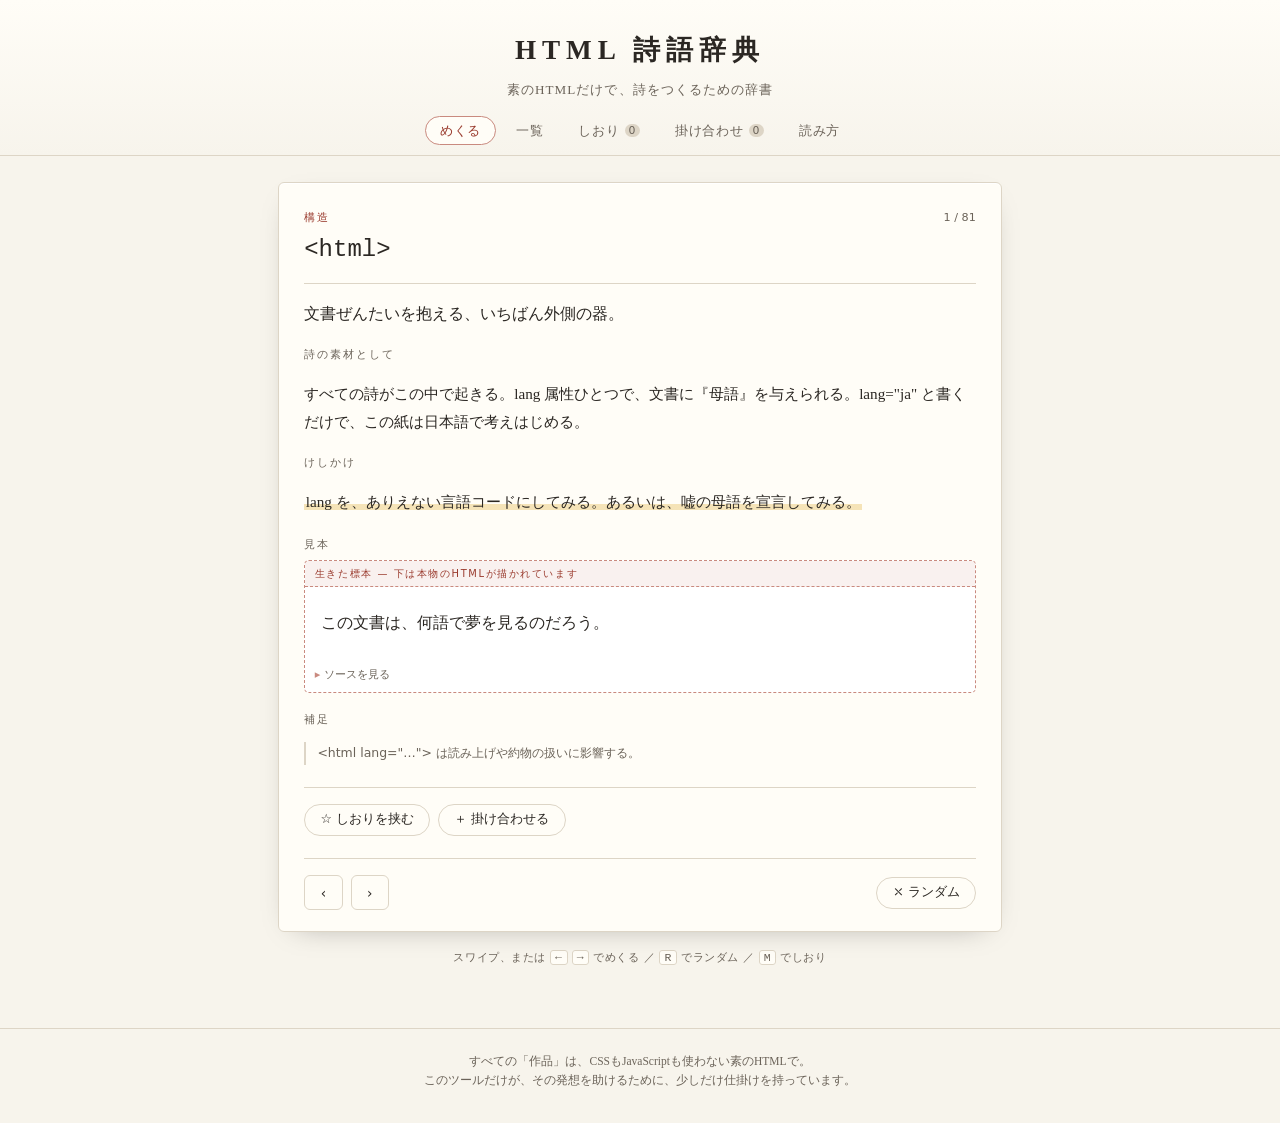
==== index.html @ b7208ee8 "HTML 詩語辞典: 素のHTMLで詩をつくるための辞書ビューアを作成 HTML5 のタグと機能を「詩の素材」として閲覧・発想するツール。 単なる一覧ではなく、めくり・しおり・掛け合わせる仕掛けを持つ" ====
<!DOCTYPE html>
<html lang="ja">
<head>
  <meta charset="UTF-8">
  <meta name="viewport" content="width=device-width, initial-scale=1.0">
  <title>HTML 詩語辞典 — 素のHTMLで詩をつくるための辞書</title>
  <meta name="description" content="HTML5 のタグと機能を、詩の素材として閲覧・発想するためのビューア。めくる・しおる・掛け合わせる。">
  <link rel="stylesheet" href="style.css">
</head>
<body>
  <header class="topbar">
    <h1 class="logo">HTML&nbsp;詩語辞典</h1>
    <p class="tagline">素のHTMLだけで、詩をつくるための辞書</p>
    <nav class="modes" id="modes">
      <button data-mode="card"    class="mode-btn is-active">めくる</button>
      <button data-mode="gallery" class="mode-btn">一覧</button>
      <button data-mode="marked"  class="mode-btn">しおり <span class="badge" id="markedCount">0</span></button>
      <button data-mode="combine" class="mode-btn">掛け合わせ <span class="badge" id="combineCount">0</span></button>
      <button data-mode="about"   class="mode-btn">読み方</button>
    </nav>
  </header>

  <main id="stage" class="stage"><!-- 各モードがここに描かれる --></main>

  <footer class="footnote">
    <p>すべての「作品」は、CSSもJavaScriptも使わない素のHTMLで。<br>
    このツールだけが、その発想を助けるために、少しだけ仕掛けを持っています。</p>
  </footer>

  <script src="data.js"></script>
  <script src="app.js"></script>
</body>
</html>
---- style.css ----
/* style.css — 紙のように静かな辞書のための装い
   ※ このスタイルは「ツール」のためのもの。
     ここで作る「作品」は、CSSもJSも使わない素のHTMLで。 */

:root {
  --paper: #f7f4ec;
  --paper-2: #fffdf7;
  --ink: #2b2723;
  --ink-soft: #6b6359;
  --line: #ddd5c6;
  --accent: #9a3b2e;     /* 朱 */
  --accent-soft: #c98a7f;
  --mark: #e9c46a;
  --demo-bg: #ffffff;
  --serif: "Hiragino Mincho ProN", "Yu Mincho", "YuMincho", "Noto Serif JP", "Songti SC", serif;
  --sans: "Hiragino Sans", "Yu Gothic", "Noto Sans JP", system-ui, sans-serif;
  --mono: "SFMono-Regular", "Consolas", "Menlo", monospace;
}

* { box-sizing: border-box; }

html, body { margin: 0; padding: 0; }

body {
  background: var(--paper);
  color: var(--ink);
  font-family: var(--serif);
  line-height: 1.8;
  -webkit-font-smoothing: antialiased;
  text-rendering: optimizeLegibility;
  min-height: 100vh;
  display: flex;
  flex-direction: column;
}

/* ── 上部 ───────────────────────────── */
.topbar {
  text-align: center;
  padding: 1.6rem 1rem 0.6rem;
  border-bottom: 1px solid var(--line);
  background: linear-gradient(var(--paper-2), var(--paper));
  position: sticky;
  top: 0;
  z-index: 10;
}
.logo {
  font-size: 1.7rem;
  letter-spacing: 0.22em;
  margin: 0;
  font-weight: 600;
}
.tagline {
  margin: 0.2rem 0 0.9rem;
  color: var(--ink-soft);
  font-size: 0.82rem;
  letter-spacing: 0.08em;
}
.modes {
  display: flex;
  flex-wrap: wrap;
  justify-content: center;
  gap: 0.35rem;
}
.mode-btn {
  font-family: var(--sans);
  font-size: 0.82rem;
  letter-spacing: 0.06em;
  color: var(--ink-soft);
  background: transparent;
  border: 1px solid transparent;
  border-radius: 999px;
  padding: 0.3rem 0.85rem;
  cursor: pointer;
  transition: all 0.18s;
}
.mode-btn:hover { color: var(--ink); background: rgba(0,0,0,0.03); }
.mode-btn.is-active {
  color: var(--accent);
  border-color: var(--accent-soft);
  background: var(--paper-2);
}
.badge {
  display: inline-block;
  min-width: 1.3em;
  font-family: var(--sans);
  font-size: 0.68rem;
  background: var(--accent);
  color: #fff;
  border-radius: 999px;
  padding: 0 0.35em;
  vertical-align: 1px;
}
.badge:empty, .badge[data-zero="1"] { background: var(--line); color: var(--ink-soft); }

/* ── 舞台 ───────────────────────────── */
.stage {
  flex: 1;
  width: 100%;
  max-width: 760px;
  margin: 0 auto;
  padding: 1.6rem 1.1rem 3rem;
}

.footnote {
  text-align: center;
  color: var(--ink-soft);
  font-size: 0.72rem;
  line-height: 1.7;
  padding: 1.4rem 1rem 2rem;
  border-top: 1px solid var(--line);
}
.footnote p { margin: 0; }

/* ── カード（めくる）───────────────────── */
.card {
  background: var(--paper-2);
  border: 1px solid var(--line);
  border-radius: 6px;
  box-shadow: 0 1px 0 #fff inset, 0 8px 30px -18px rgba(0,0,0,0.4);
  padding: 1.6rem 1.6rem 1.3rem;
  position: relative;
  animation: rise 0.4s ease both;
}
@keyframes rise { from { opacity: 0; transform: translateY(10px); } }

.card-head {
  display: flex;
  align-items: baseline;
  justify-content: space-between;
  gap: 0.6rem;
  border-bottom: 1px solid var(--line);
  padding-bottom: 0.7rem;
  margin-bottom: 1rem;
}
.card-cat {
  font-family: var(--sans);
  font-size: 0.7rem;
  letter-spacing: 0.14em;
  color: var(--accent);
  writing-mode: horizontal-tb;
}
.card-display {
  font-family: var(--mono);
  font-size: 1.5rem;
  color: var(--ink);
  word-break: break-all;
}
.card-index {
  font-family: var(--sans);
  font-size: 0.7rem;
  color: var(--ink-soft);
  white-space: nowrap;
}
.card-summary {
  font-size: 0.98rem;
  margin: 0 0 1.1rem;
}
.field { margin: 1.1rem 0; }
.field-label {
  font-family: var(--sans);
  font-size: 0.68rem;
  letter-spacing: 0.18em;
  color: var(--ink-soft);
  display: block;
  margin-bottom: 0.35rem;
}
.poetic { font-size: 0.95rem; }
.spark {
  font-size: 0.95rem;
  background: linear-gradient(transparent 62%, rgba(233,196,106,0.45) 62%);
  display: inline;
  padding: 0 0.1em;
}
.note {
  font-family: var(--sans);
  font-size: 0.78rem;
  color: var(--ink-soft);
  border-left: 2px solid var(--line);
  padding-left: 0.7rem;
}

/* 生きた標本 */
.demo-wrap {
  border: 1px dashed var(--accent-soft);
  border-radius: 5px;
  background: var(--demo-bg);
  margin-top: 0.4rem;
}
.demo-strip {
  font-family: var(--sans);
  font-size: 0.62rem;
  letter-spacing: 0.16em;
  color: var(--accent);
  background: rgba(201,138,127,0.12);
  padding: 0.2rem 0.6rem;
  border-bottom: 1px dashed var(--accent-soft);
}
.demo-live {
  padding: 1rem;
  font-family: var(--serif);
  color: var(--ink);
  line-height: 1.7;
  overflow-x: auto;
}
.demo-live p { margin: 0.4em 0; }
details.demo-src { margin-top: 0; }
details.demo-src > summary {
  font-family: var(--sans);
  font-size: 0.7rem;
  color: var(--ink-soft);
  cursor: pointer;
  padding: 0.4rem 0.6rem;
  list-style: none;
}
details.demo-src > summary::-webkit-details-marker { display: none; }
details.demo-src > summary::before { content: "▸ "; color: var(--accent-soft); }
details.demo-src[open] > summary::before { content: "▾ "; }
.demo-code {
  margin: 0;
  padding: 0.8rem 1rem;
  background: #2b2723;
  color: #f0e9da;
  font-family: var(--mono);
  font-size: 0.76rem;
  line-height: 1.55;
  white-space: pre-wrap;
  word-break: break-word;
  border-radius: 0 0 5px 5px;
  overflow-x: auto;
}

/* カードの操作 */
.card-actions {
  display: flex;
  flex-wrap: wrap;
  gap: 0.5rem;
  margin-top: 1.4rem;
  padding-top: 1rem;
  border-top: 1px solid var(--line);
  align-items: center;
}
.act {
  font-family: var(--sans);
  font-size: 0.8rem;
  border: 1px solid var(--line);
  background: var(--paper-2);
  color: var(--ink);
  border-radius: 999px;
  padding: 0.4rem 0.95rem;
  cursor: pointer;
  transition: all 0.16s;
}
.act:hover { border-color: var(--accent-soft); color: var(--accent); }
.act.is-on { background: var(--accent); color: #fff; border-color: var(--accent); }
.act-mark.is-on { background: var(--mark); color: var(--ink); border-color: #d9ab3c; }
.act-spacer { flex: 1; }
.act-nav {
  font-family: var(--sans);
  font-size: 0.85rem;
  border: 1px solid var(--line);
  background: var(--paper-2);
  color: var(--ink);
  border-radius: 6px;
  width: 2.4rem;
  height: 2.2rem;
  cursor: pointer;
}
.act-nav:hover { border-color: var(--accent-soft); color: var(--accent); }

.swipe-hint {
  text-align: center;
  font-family: var(--sans);
  font-size: 0.7rem;
  color: var(--ink-soft);
  margin-top: 1rem;
  letter-spacing: 0.05em;
}
.swipe-hint kbd {
  font-family: var(--mono);
  font-size: 0.72rem;
  background: var(--paper-2);
  border: 1px solid var(--line);
  border-radius: 3px;
  padding: 0 0.35em;
}

/* ── 一覧 ───────────────────────────── */
.gallery-controls {
  display: flex;
  flex-wrap: wrap;
  gap: 0.5rem;
  align-items: center;
  margin-bottom: 1.2rem;
}
.search {
  font-family: var(--sans);
  font-size: 0.85rem;
  flex: 1;
  min-width: 180px;
  border: 1px solid var(--line);
  border-radius: 999px;
  padding: 0.45rem 1rem;
  background: var(--paper-2);
  color: var(--ink);
}
.search:focus { outline: none; border-color: var(--accent-soft); }
.cat-filters { display: flex; flex-wrap: wrap; gap: 0.3rem; }
.cat-chip {
  font-family: var(--sans);
  font-size: 0.72rem;
  border: 1px solid var(--line);
  background: var(--paper-2);
  color: var(--ink-soft);
  border-radius: 999px;
  padding: 0.22rem 0.7rem;
  cursor: pointer;
}
.cat-chip.is-on { background: var(--accent); color: #fff; border-color: var(--accent); }

.grid {
  display: grid;
  grid-template-columns: repeat(auto-fill, minmax(150px, 1fr));
  gap: 0.7rem;
}
.tile {
  background: var(--paper-2);
  border: 1px solid var(--line);
  border-radius: 5px;
  padding: 0.8rem 0.9rem;
  cursor: pointer;
  position: relative;
  transition: all 0.16s;
  text-align: left;
  font-family: inherit;
  color: inherit;
}
.tile:hover { border-color: var(--accent-soft); transform: translateY(-2px); box-shadow: 0 6px 18px -12px rgba(0,0,0,0.5); }
.tile-display { font-family: var(--mono); font-size: 0.95rem; word-break: break-all; margin-bottom: 0.3rem; }
.tile-cat { font-family: var(--sans); font-size: 0.62rem; letter-spacing: 0.1em; color: var(--accent); }
.tile-marks { position: absolute; top: 0.45rem; right: 0.5rem; font-size: 0.8rem; letter-spacing: -2px; }
.empty-note {
  text-align: center;
  color: var(--ink-soft);
  font-size: 0.9rem;
  padding: 3rem 1rem;
  line-height: 2;
}

/* ── 掛け合わせ ─────────────────────── */
.combine-intro { margin-bottom: 1.4rem; }
.seed-box {
  background: var(--paper-2);
  border: 1px solid var(--line);
  border-radius: 6px;
  padding: 1.3rem 1.4rem;
  margin-bottom: 1.6rem;
}
.seed-tags { display: flex; flex-wrap: wrap; gap: 0.5rem; align-items: center; margin: 0.6rem 0; }
.seed-tag {
  font-family: var(--mono);
  font-size: 1.05rem;
  background: var(--paper);
  border: 1px solid var(--accent-soft);
  color: var(--accent);
  border-radius: 5px;
  padding: 0.25rem 0.7rem;
}
.seed-x { color: var(--ink-soft); font-family: var(--sans); }
.seed-strategy {
  font-size: 1.0rem;
  margin: 0.8rem 0 0.4rem;
  background: linear-gradient(transparent 62%, rgba(233,196,106,0.45) 62%);
  display: inline;
}
.seed-theme { font-family: var(--sans); font-size: 0.8rem; color: var(--ink-soft); margin-top: 0.6rem; }
.seed-theme b { color: var(--accent); font-size: 0.95rem; }
.btn-primary {
  font-family: var(--sans);
  font-size: 0.88rem;
  letter-spacing: 0.05em;
  background: var(--accent);
  color: #fff;
  border: none;
  border-radius: 999px;
  padding: 0.55rem 1.5rem;
  cursor: pointer;
  margin-top: 0.6rem;
}
.btn-primary:hover { background: #82301f; }

.combine-list { display: flex; flex-direction: column; gap: 0.6rem; margin-top: 0.8rem; }
.combine-item {
  display: flex;
  gap: 0.8rem;
  align-items: flex-start;
  background: var(--paper-2);
  border: 1px solid var(--line);
  border-radius: 5px;
  padding: 0.8rem 1rem;
}
.combine-item .ci-display { font-family: var(--mono); font-size: 1rem; color: var(--accent); white-space: nowrap; }
.combine-item .ci-body { flex: 1; }
.combine-item .ci-spark { font-size: 0.88rem; }
.combine-remove {
  font-family: var(--sans);
  background: transparent;
  border: none;
  color: var(--ink-soft);
  cursor: pointer;
  font-size: 1rem;
}
.combine-remove:hover { color: var(--accent); }
.provocation {
  background: #2b2723;
  color: #f0e9da;
  border-radius: 6px;
  padding: 1.3rem 1.5rem;
  margin-top: 1.4rem;
  line-height: 1.9;
}
.provocation .pv-label { font-family: var(--sans); font-size: 0.66rem; letter-spacing: 0.2em; color: var(--mark); display:block; margin-bottom: 0.6rem; }
.provocation .pv-text { font-size: 1.02rem; }

/* ── 読み方（about）──────────────────── */
.about h2 { font-size: 1.2rem; letter-spacing: 0.1em; border-bottom: 1px solid var(--line); padding-bottom: 0.4rem; }
.about p { font-size: 0.95rem; }
.about ul { font-size: 0.92rem; }
.about code { font-family: var(--mono); background: var(--paper-2); border: 1px solid var(--line); border-radius: 3px; padding: 0 0.3em; font-size: 0.85em; }
.about a { color: var(--accent); }
.about .examples { display: grid; grid-template-columns: repeat(auto-fill, minmax(200px,1fr)); gap: 0.7rem; margin-top: 0.6rem; }
.about .ex-card { display:block; background: var(--paper-2); border:1px solid var(--line); border-radius:5px; padding: 0.9rem 1rem; text-decoration: none; color: var(--ink); }
.about .ex-card:hover { border-color: var(--accent-soft); }
.about .ex-card b { color: var(--accent); font-family: var(--sans); font-size: 0.9rem; }
.about .ex-card span { display:block; font-size: 0.78rem; color: var(--ink-soft); margin-top: 0.2rem; }

@media (max-width: 560px) {
  .card { padding: 1.2rem 1.1rem 1rem; }
  .card-display { font-size: 1.2rem; }
  .stage { padding: 1.2rem 0.8rem 3rem; }
}
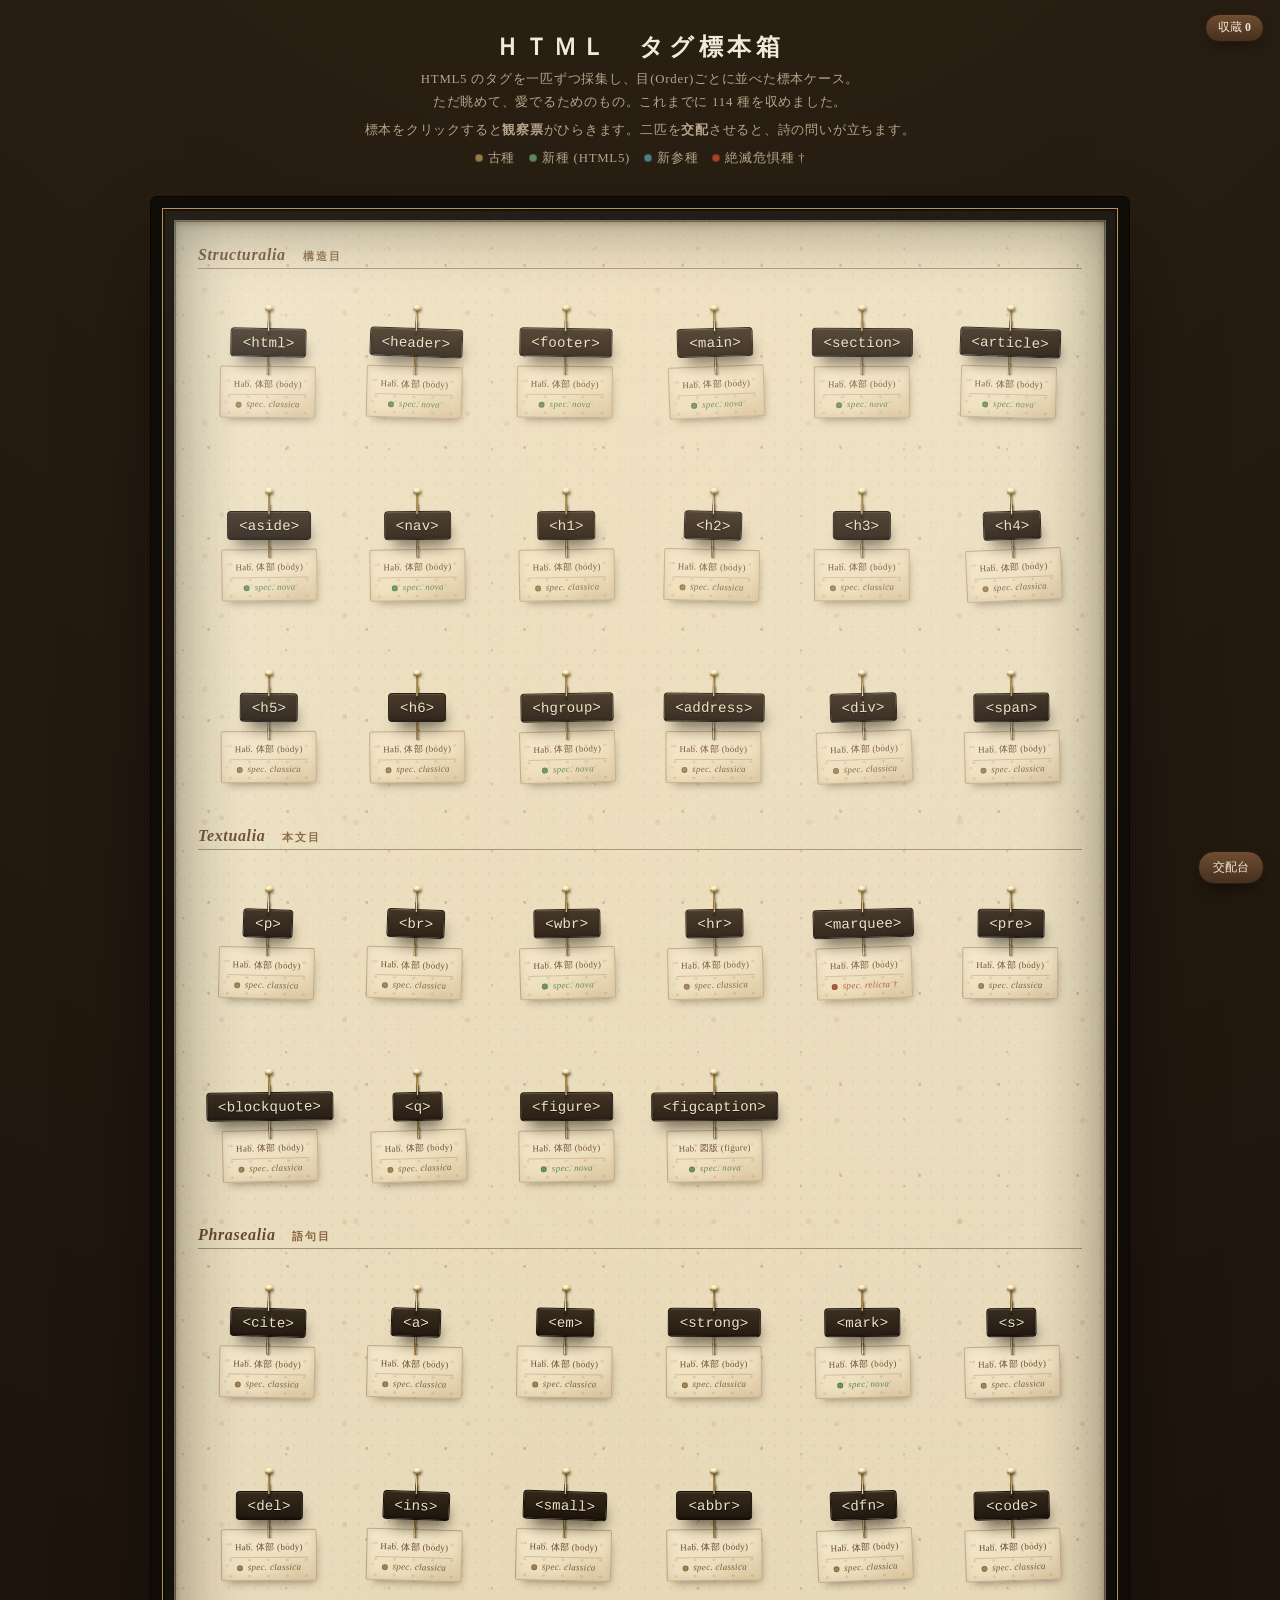
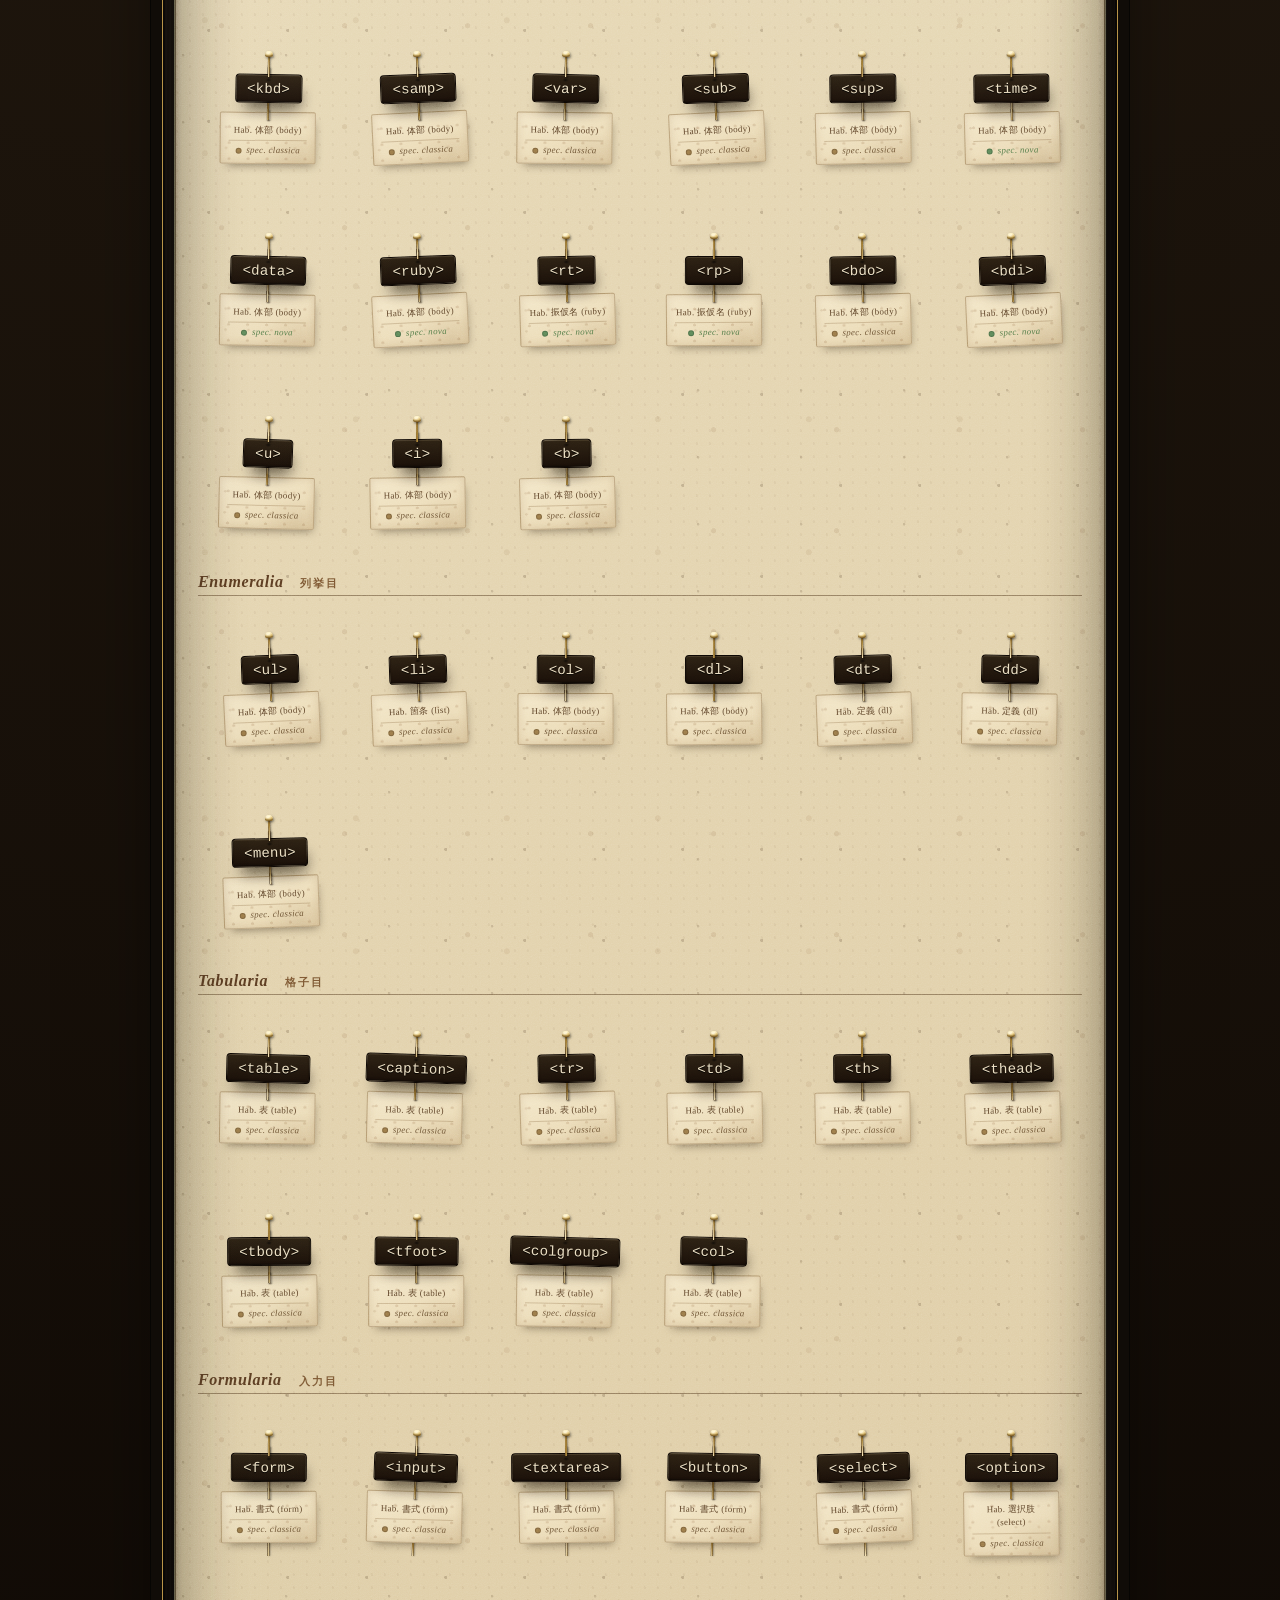
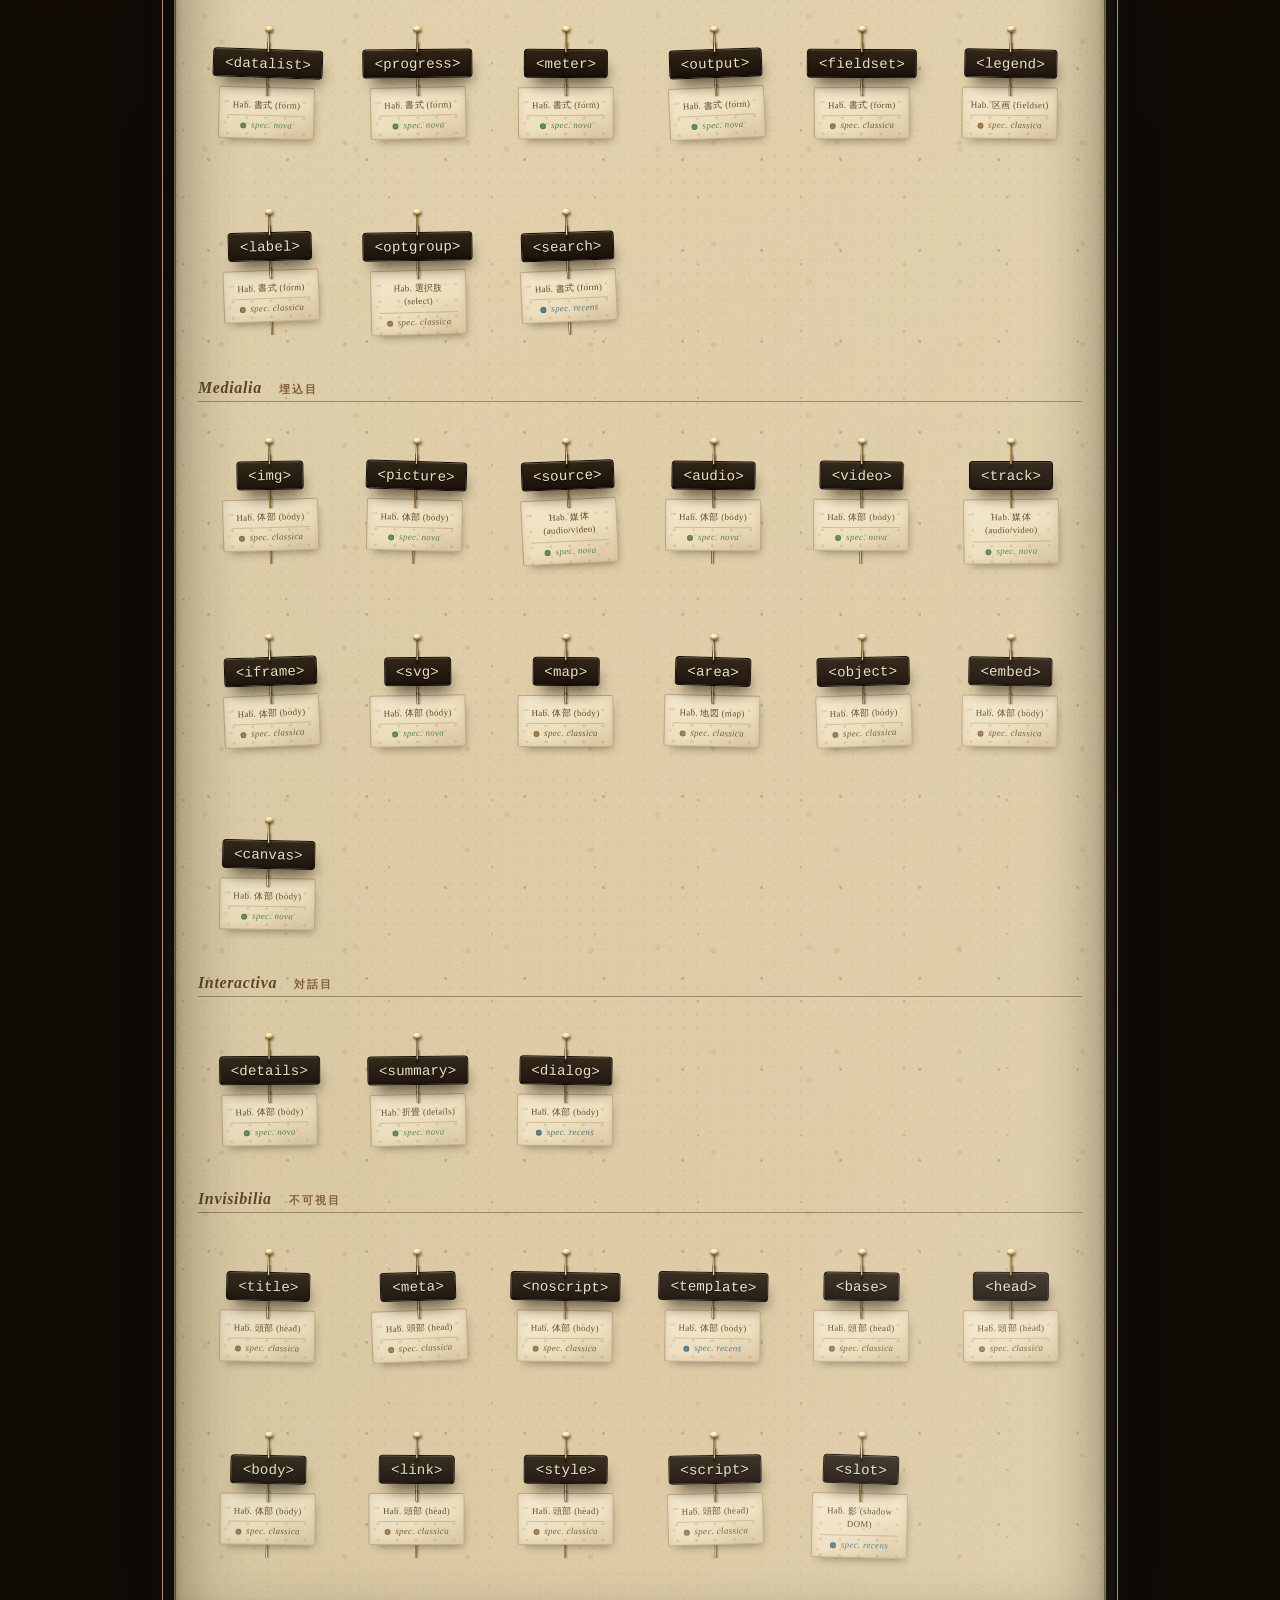
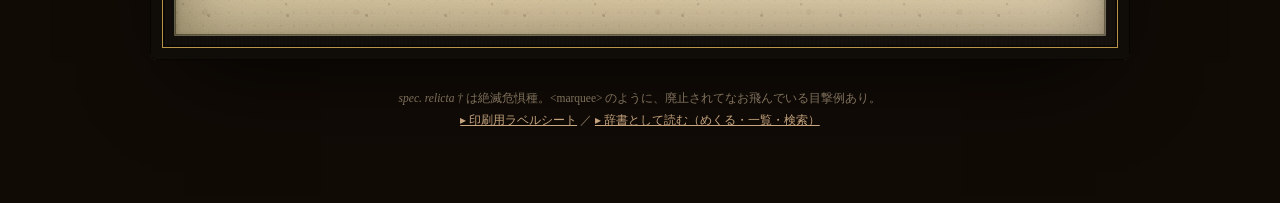
==== commit 297cb17e: "標本箱をサイトの表紙に昇格（旧SPAは辞書モードへ） 情報設計の整理（方針B）。これまで孤立した「別室」だったタグ標本箱を、 観察票・交配・収蔵まで備えた現在の到達点としてサイトの玄関にする。  - " ====
--- a/index.html
+++ b/index.html
@@ -1,33 +1,1880 @@
 <!DOCTYPE html>
 <html lang="ja">
 <head>
-  <meta charset="UTF-8">
-  <meta name="viewport" content="width=device-width, initial-scale=1.0">
-  <title>HTML 詩語辞典 — 素のHTMLで詩をつくるための辞書</title>
-  <meta name="description" content="HTML5 のタグと機能を、詩の素材として閲覧・発想するためのビューア。めくる・しおる・掛け合わせる。">
-  <link rel="stylesheet" href="style.css">
+<meta charset="UTF-8">
+<meta name="viewport" content="width=device-width, initial-scale=1.0">
+<title>HTMLタグ標本箱 — 眺めて、愛でる</title>
+<style>
+  * { box-sizing:border-box; }
+  body { margin:0; padding:28px 16px 60px; color:#eae3d5;
+    background:#160f08;
+    background-image:radial-gradient(circle at 50% -10%, #2c2114, #110b06 70%);
+    font-family:"Hiragino Mincho ProN","Yu Mincho","Noto Serif JP",serif; }
+  .head { text-align:center; margin:0 auto 26px; max-width:900px; }
+  .head h1 { font-size:1.5rem; letter-spacing:.2em; margin:.2rem 0; color:#f2ead9; }
+  .head p { font-size:.8rem; color:#b6a589; letter-spacing:.06em; line-height:1.8; margin:.3rem 0; }
+  .head a { color:#d9b48a; }
+
+  /* 黒檀の額縁: 漆黒の枠に細い金の見切り線（羊皮紙を映えさせる） */
+  .case { position:relative; max-width:980px; margin:0 auto; padding:24px;
+    border-radius:6px;
+    background:
+      linear-gradient(180deg, rgba(255,255,255,.04), transparent 16%, transparent 84%, rgba(0,0,0,.28)),
+      repeating-linear-gradient(90deg, rgba(255,255,255,.014) 0 1px, transparent 1px 4px),
+      linear-gradient(135deg,#1c1611,#0c0907 50%,#1c1611);
+    box-shadow:0 36px 90px -34px rgba(0,0,0,.85),
+      inset 0 0 0 1px rgba(0,0,0,.6),
+      inset 0 0 0 12px #100c08,
+      inset 0 0 0 13px rgba(203,164,80,.9),
+      inset 0 0 0 15px rgba(0,0,0,.45); }
+
+  /* ガラスの内側: 古びた羊皮紙の敷き紙（しみ・古いピン穴入り） */
+  .glass { position:relative; overflow:hidden; border-radius:2px;
+    padding:26px 24px 34px;
+    background:
+      radial-gradient(circle at 30% 40%, rgba(60,35,12,.20) 0 1.3px, transparent 1.8px) 11px 9px/79px 91px,
+      radial-gradient(circle at 70% 60%, rgba(60,35,12,.16) 0 1.1px, transparent 1.6px) 40px 55px/103px 67px,
+      radial-gradient(circle at 20% 75%, rgba(125,78,36,.12) 0 2.2px, transparent 3px) 23px 17px/123px 101px,
+      radial-gradient(circle at 80% 22%, rgba(125,78,36,.09) 0 2.6px, transparent 3.4px) 61px 41px/151px 133px,
+      radial-gradient(circle at 22% 28%, rgba(90,58,26,.06) 0 1.2px, transparent 1.4px) 0 0/13px 13px,
+      linear-gradient(160deg,#ece0c0,#d9c499);
+    box-shadow:inset 0 0 60px rgba(70,42,18,.30),
+      inset 0 0 0 2px rgba(48,30,13,.6), inset 0 3px 9px rgba(40,26,12,.45); }
+  /* ガラスの映り込み（前面のうすい光のすじ） */
+  .glass::before { content:""; position:absolute; inset:0; pointer-events:none; z-index:6;
+    background:linear-gradient(118deg,
+      rgba(255,255,255,.20) 0%, rgba(255,255,255,.05) 15%,
+      transparent 33%, transparent 67%,
+      rgba(255,255,255,.06) 85%, rgba(255,255,255,.17) 100%); }
+  /* ガラスの周辺減光・緑がかった縁・映り込みのムラ */
+  .glass::after { content:""; position:absolute; inset:0; pointer-events:none; z-index:7;
+    box-shadow:inset 0 0 70px rgba(16,26,16,.30), inset 0 0 0 1px rgba(170,205,180,.20);
+    background:
+      radial-gradient(120% 80% at 50% -12%, rgba(255,208,138,.15), transparent 55%),
+      radial-gradient(130% 70% at 82% 6%, rgba(255,255,255,.10), transparent 42%),
+      radial-gradient(80% 120% at -5% 110%, rgba(120,150,125,.09), transparent 55%); }
+  /* フィルムの粒状感: 全体に微細なノイズを乗せ「ベクター塗り」感を消す */
+  .grain { position:absolute; inset:0; pointer-events:none; z-index:8;
+    mix-blend-mode:overlay; opacity:.5;
+    background-image:url("data:image/svg+xml,%3Csvg xmlns='http://www.w3.org/2000/svg' width='160' height='160'%3E%3Cfilter id='n'%3E%3CfeTurbulence type='fractalNoise' baseFrequency='0.9' numOctaves='2' stitchTiles='stitch'/%3E%3CfeColorMatrix type='saturate' values='0'/%3E%3C/filter%3E%3Crect width='100%25' height='100%25' filter='url(%23n)' opacity='0.42'/%3E%3C/svg%3E"); }
+  .drawer { margin:0 0 26px; }
+  .drawer:last-child { margin-bottom:0; }
+  .order { display:flex; align-items:baseline; gap:.7em; margin:0 0 12px;
+    border-bottom:1px solid rgba(80,52,28,.5); padding-bottom:4px; }
+  .order .o-la { font-style:italic; font-size:1rem; color:#5b3c22; letter-spacing:.04em; }
+  .order .o-ja { font-size:.7rem; color:#7c5733; letter-spacing:.18em; }
+
+  .row { display:grid; grid-template-columns:repeat(auto-fill,minmax(124px,1fr));
+    gap:38px 14px; padding:8px 4px 2px; }
+
+  /* 一匹の標本: 虫ピン + 本体(タグ) + データラベル */
+  .specimen { position:relative; display:flex; flex-direction:column; align-items:center;
+    padding-top:12px; transition:transform .18s ease;
+    transform:rotate(var(--r,0deg)); transform-origin:50% 6px; }
+  .specimen:hover { transform:rotate(var(--r,0deg)) translateY(-4px); z-index:4; }
+  /* 真鍮の虫ピン: 上が丸く下は平たい甲丸(ドーム)の頭 */
+  .pin { position:absolute; top:0; left:50%; width:8px; height:6px; margin-left:-4px;
+    border-radius:50% 50% 42% 42% / 72% 72% 30% 30%;
+    background:radial-gradient(120% 135% at 38% 16%, #fff6d6 0 18%, #eccd7e 42%, #a87f30 76%, #4e3410 100%);
+    box-shadow:1px 1.5px 2.5px rgba(0,0,0,.5), inset 0 -1.5px 1.5px rgba(60,35,5,.6), inset 0 1px 1px rgba(255,242,196,.95);
+    z-index:6; }
+  /* 真鍮ピンの軸: 金属の鏡面ハイライトを持つ細い丸棒 */
+  .specimen::before { content:""; position:absolute; top:5px; left:50%; width:1.7px;
+    height:calc(100% - 5px); margin-left:-.85px;
+    background:linear-gradient(90deg,#2c1d0b 0%,#9c7733 22%,#f4e3b4 47%,#a17c34 70%,#3d2a10 100%);
+    box-shadow:1.1px 0 1.6px rgba(0,0,0,.32); z-index:0; }
+  /* 標本そのもの（虫の体）: 艶を抑えたマットな暗色の名札。紙ラベルと素材で対比。タグ名は箔押し風 */
+  .bug { position:relative; z-index:3; margin-top:11px;
+    font-family:"SFMono-Regular",Consolas,Menlo,monospace; font-size:.88rem; letter-spacing:.01em;
+    color:#ecdfc2; text-shadow:0 1px 0 rgba(0,0,0,.85);
+    background:linear-gradient(180deg, #2d2214, #190f08);
+    border:1px solid #0d0703; border-radius:4px; padding:6px 11px 5px;
+    box-shadow:
+      5px 10px 13px -6px rgba(18,11,4,.55),
+      0 16px 16px -10px rgba(18,11,4,.4),
+      inset 0 1px 0 rgba(255,230,180,.12),
+      inset 0 -1px 2px rgba(0,0,0,.5);
+    white-space:nowrap; text-align:center; }
+  /* ピンが沈む所の影だけ（穴は描かない） */
+  .bug::before { content:""; position:absolute; top:3px; left:50%; width:6px; height:3.5px; margin-left:-3px;
+    border-radius:50%;
+    background:radial-gradient(closest-side, rgba(0,0,0,.6), rgba(0,0,0,.25) 60%, transparent 100%);
+    filter:blur(.6px); z-index:3; }
+  /* 体に入っていく真鍮軸（前面の短い区間）＋その落ち影 */
+  .bug::after { content:""; position:absolute; top:-8px; left:50%; width:1.7px; height:10px; margin-left:-.85px;
+    background:linear-gradient(90deg,#2c1d0b,#9c7733 22%,#f4e3b4 47%,#a17c34 70%,#3d2a10);
+    box-shadow:1.4px 1px 2px rgba(0,0,0,.45); z-index:4; }
+  /* データラベル: 同じ真鍮ピンに串刺しの古紙2枚（採集地ラベル＋同定ラベル） */
+  .card { position:relative; z-index:2; display:flex; flex-direction:column; align-items:center;
+    gap:6px; margin-top:9px; line-height:1.5; letter-spacing:.02em; }
+  .lbl { position:relative; text-align:center; font-size:.56rem; color:#5a3f25;
+    background:
+      radial-gradient(circle at 24% 68%, rgba(125,75,32,.17) 0 1.2px, transparent 1.7px) 4px 3px/19px 16px,
+      radial-gradient(circle at 76% 30%, rgba(120,68,28,.13) 0 1px, transparent 1.5px) 11px 8px/23px 21px,
+      radial-gradient(65% 80% at 82% 88%, rgba(120,80,40,.11), transparent 62%),
+      linear-gradient(160deg,#f4e8ca,#e7d5ad);
+    border:.5px solid rgba(120,85,40,.42); border-radius:2px; padding:11px 8px 5px; min-width:96px;
+    box-shadow:3px 6px 8px -5px rgba(40,26,10,.5), inset 0 0 9px rgba(140,100,55,.2); }
+  /* ピンが紙に沈む所の影だけ（穴は描かない） */
+  .lbl::before { content:""; position:absolute; top:6px; left:50%; width:5px; height:3px; margin-left:-2.5px;
+    border-radius:50%;
+    background:radial-gradient(closest-side, rgba(48,28,8,.55), rgba(48,28,8,.2) 60%, transparent 100%);
+    filter:blur(.5px); z-index:3; }
+  /* 紙に入っていく真鍮軸（前面の短い区間）＋その落ち影 */
+  .lbl::after { content:""; position:absolute; top:-4px; left:50%; width:1.7px; height:11px; margin-left:-.85px;
+    background:linear-gradient(90deg,#2c1d0b,#9c7733 22%,#f4e3b4 47%,#a17c34 70%,#3d2a10);
+    box-shadow:1.6px 1px 2px rgba(0,0,0,.4); z-index:4; }
+  .lbl { transform:rotate(-.6deg); transform-origin:50% 5px; }
+  /* 画面では目名(genus)を省く: 引き出しの見出しと重複し単調になるため。
+     観察票・印刷ラベルには従来どおり全情報を載せる。 */
+  .card .g { display:none; }
+  .card .d { display:block; }
+  .card .det { display:block; margin-top:3px; padding-top:3px;
+    border-top:.5px solid rgba(120,85,40,.28);
+    color:#6a4f30; font-style:italic; }
+  /* 種の新旧を示す同定ドット（採集者が貼る色ラベルの見立て） */
+  .card .det::before { content:""; display:inline-block; width:6px; height:6px; border-radius:50%;
+    margin-right:5px; vertical-align:middle; background:#9c7b4a; box-shadow:inset 0 0 0 1px rgba(0,0,0,.18); }
+  .st-nova    .card .det { color:#4f7a45; }
+  .st-recens  .card .det { color:#3f6f7a; }
+  .st-relicta .card .det { color:#a8442a; }
+  .st-nova    .card .det::before, .legend .k-nova    i { background:#5f8a5a; }
+  .st-recens  .card .det::before, .legend .k-recens  i { background:#4f7d8a; }
+  .st-relicta .card .det::before, .legend .k-relicta i { background:#a8442a; }
+  .legend .k-classica i { background:#9c7b4a; }
+  /* 凡例 */
+  .legend { margin:.6rem 0 0; font-size:.68rem; color:#b6a589; letter-spacing:.04em;
+    display:flex; flex-wrap:wrap; gap:4px 14px; justify-content:center; }
+  .legend span { display:inline-flex; align-items:center; }
+  .legend i { display:inline-block; width:8px; height:8px; border-radius:50%; margin-right:5px;
+    box-shadow:inset 0 0 0 1px rgba(0,0,0,.25); }
+
+  .foot { text-align:center; margin:28px auto 0; max-width:760px;
+    font-size:.72rem; color:#9c8b70; line-height:1.9; }
+  .foot a { color:#d9b48a; }
+
+  /* ── 辞書としての復活：観察票（拡大鏡）＋交配台 ── */
+  .head-hint[hidden] { display:none; }
+  .head-hint { font-size:.72rem; color:#c9b48f; letter-spacing:.04em; margin:.5rem 0 0; }
+  .js-on .specimen { cursor:zoom-in; }
+
+  body.loupe-open { overflow:hidden; }
+  .loupe[hidden] { display:none; }
+  .loupe { position:fixed; inset:0; z-index:50; display:flex; align-items:center; justify-content:center; padding:20px; }
+  .loupe-back { position:absolute; inset:0; background:rgba(12,8,4,.74); }
+  .loupe-card { position:relative; z-index:1; width:min(560px,94vw); max-height:88vh; overflow:auto;
+    background:linear-gradient(160deg,#f4e8ca,#e7d5ad); color:#43301c; border-radius:4px;
+    border:1px solid rgba(120,85,40,.5);
+    box-shadow:0 30px 80px -20px rgba(0,0,0,.8), inset 0 0 0 6px rgba(255,255,255,.16), inset 0 0 40px rgba(150,110,60,.18);
+    padding:22px 24px 26px; font-family:"Hiragino Mincho ProN","Yu Mincho","Noto Serif JP",serif; }
+  .loupe-x { position:absolute; top:8px; right:12px; border:none; background:none; font-size:1.15rem; color:#7a5226; cursor:pointer; line-height:1; }
+  .lc-head { text-align:center; border-bottom:1px solid rgba(120,85,40,.35); padding-bottom:10px; margin-bottom:6px; }
+  .lc-name { display:block; font-family:"SFMono-Regular",Consolas,Menlo,monospace; font-size:1.5rem; color:#2a1c10; }
+  .lc-tax { display:block; margin-top:5px; font-size:.72rem; color:#7c5733; }
+  .lc-tax i { color:#5b3c22; }
+  .lc-body { margin:0 0 6px; }
+  .lc-body dt { font-size:.64rem; letter-spacing:.16em; color:#8a6a3c; margin:11px 0 3px; }
+  .lc-body dd { margin:0; font-size:.9rem; line-height:1.75; color:#3f2a17; }
+  .lc-body .lc-spark { color:#8a3320; font-style:italic; }
+  .lc-demo { margin-top:14px; border:1px solid rgba(120,85,40,.4); border-radius:3px; overflow:hidden; }
+  .lc-demo-strip { font-size:.6rem; letter-spacing:.1em; color:#f4ead6; background:linear-gradient(90deg,#6f4d31,#46301f); padding:4px 9px; }
+  .lc-demo-live { padding:14px; background:#fffdf7; color:#1c140a; font-family:system-ui,-apple-system,sans-serif; font-size:.92rem; line-height:1.6; }
+  .lc-demo-live * { max-width:100%; }
+  .lc-demo-src { border-top:1px dashed rgba(120,85,40,.4); background:#fffdf7; }
+  .lc-demo-src summary { cursor:pointer; font-size:.66rem; color:#7a5226; padding:6px 9px; }
+  .lc-demo-code { margin:0; padding:10px 12px; background:#241a0e; color:#e8dcc2;
+    font-family:"SFMono-Regular",Consolas,Menlo,monospace; font-size:.7rem; line-height:1.55;
+    overflow:auto; white-space:pre-wrap; word-break:break-word; }
+  .lc-actions { margin-top:16px; display:flex; flex-wrap:wrap; gap:8px; justify-content:center; }
+  .lc-actions button { font-family:inherit; font-size:.78rem; color:#f3e9d2;
+    background:linear-gradient(180deg,#6f4d31,#46301f); border:1px solid #2c1c0d; border-radius:4px;
+    padding:7px 14px; cursor:pointer; transition:background .15s; }
+  .lc-actions button:hover { background:linear-gradient(180deg,#7d5839,#503723); }
+  .lc-actions button.is-on { background:linear-gradient(180deg,#9a3a23,#5e2114); }
+
+  .cross-tray[hidden] { display:none; }
+  .cross-tray { position:fixed; right:16px; bottom:16px; z-index:40; width:min(332px,92vw);
+    background:linear-gradient(160deg,#efe2c0,#ddc79c); color:#43301c;
+    border:1px solid rgba(90,60,30,.5); border-radius:6px;
+    box-shadow:0 18px 50px -16px rgba(0,0,0,.7), inset 0 0 0 1px rgba(255,255,255,.2);
+    font-family:"Hiragino Mincho ProN","Yu Mincho",serif; overflow:hidden; }
+  .ct-head { display:flex; align-items:center; gap:8px; padding:8px 10px; background:linear-gradient(90deg,#6f4d31,#46301f); color:#f4ead6; }
+  .ct-title { font-size:.78rem; letter-spacing:.1em; flex:1; }
+  .ct-title .ct-count { opacity:.7; font-size:.7rem; }
+  .ct-seed, .ct-min { font-family:inherit; background:rgba(255,255,255,.14); color:#f4ead6;
+    border:1px solid rgba(255,255,255,.25); border-radius:3px; cursor:pointer; font-size:.72rem; padding:3px 8px; }
+  .ct-chips { display:flex; flex-wrap:wrap; gap:6px; padding:10px; }
+  .ct-empty { font-size:.66rem; color:#6a4f30; line-height:1.7; }
+  .ct-chip { display:inline-flex; align-items:center; gap:5px;
+    font-family:"SFMono-Regular",Consolas,Menlo,monospace; font-size:.74rem;
+    background:#2d2214; color:#ecdfc2; border-radius:3px; padding:3px 7px; cursor:zoom-in; }
+  .ct-rm { background:none; border:none; color:#d8b48a; cursor:pointer; font-size:.72rem; padding:0; line-height:1; }
+  .ct-prov { padding:0 10px 12px; }
+  .pv { background:rgba(255,252,244,.55); border:1px solid rgba(120,85,40,.35); border-radius:3px; padding:9px 11px; }
+  .pv-label { display:block; font-size:.6rem; letter-spacing:.16em; color:#8a6a3c; margin-bottom:5px; }
+  .pv-text { margin:0; font-size:.82rem; line-height:1.75; color:#3f2a17; }
+  .pv-text b { color:#2a1c10; }
+  .pv-acts { margin-top:9px; display:flex; gap:8px; }
+  .pv-acts button { font-family:inherit; font-size:.68rem; color:#5a3f25; background:rgba(120,85,40,.14);
+    border:1px solid rgba(120,85,40,.35); border-radius:3px; padding:4px 10px; cursor:pointer; }
+  .cross-tray.min .ct-chips, .cross-tray.min .ct-prov { display:none; }
+  .pv-memo { color:#3f2a17 !important; }
+
+  /* しおり（収蔵）: 朱の蔵印 */
+  .bug .seal { position:absolute; top:-5px; right:-5px; display:none; z-index:6;
+    width:13px; height:13px; line-height:13px; text-align:center; font-style:normal;
+    font-family:"Hiragino Mincho ProN",serif; font-size:8px; color:#fff;
+    background:radial-gradient(circle at 40% 32%, #c75a3c, #7e2414 78%); border-radius:50%;
+    box-shadow:0 1px 2px rgba(0,0,0,.5), inset 0 0 0 1px rgba(255,235,200,.3); }
+  .specimen.is-kept .bug .seal { display:block; }
+
+  /* 収蔵箱: 収蔵した標本だけを別の箱に並べ直す */
+  .kept-case[hidden] { display:none; }
+  .kept-case { position:fixed; inset:0; z-index:45; overflow:auto;
+    display:flex; align-items:flex-start; justify-content:center; padding:30px 16px 48px; }
+  .kc-back { position:fixed; inset:0; background:rgba(10,7,3,.82); }
+  .kc-panel { position:relative; z-index:1; width:min(900px,96vw); }
+  .kc-bar { display:flex; align-items:center; gap:10px; margin:0 0 12px; }
+  .kc-title { flex:1; font-family:"Hiragino Mincho ProN","Yu Mincho",serif; color:#f0e6d2;
+    font-size:1rem; letter-spacing:.12em; }
+  .kc-x, .kc-print { font-family:"Hiragino Mincho ProN","Yu Mincho",serif;
+    background:rgba(255,255,255,.12); color:#f0e6d2; border:1px solid rgba(255,255,255,.25);
+    border-radius:4px; cursor:pointer; font-size:.78rem; padding:5px 11px; }
+  .kc-print { background:linear-gradient(180deg,#6f4d31,#46301f); }
+  .kc-inner { margin:0 !important; }
+  /* 収蔵箱では蔵印は出さない（選定済みなので不要） */
+  #keptCase .bug .seal { display:none !important; }
+  .kc-empty { color:#c9b48f; font-family:"Hiragino Mincho ProN",serif; font-size:.8rem; text-align:center; padding:30px 0; }
+
+  /* 収蔵バッジ（右上） */
+  .keep-badge[hidden] { display:none; }
+  .keep-badge { position:fixed; top:14px; right:16px; z-index:41; font-family:"Hiragino Mincho ProN",serif;
+    font-size:.74rem; color:#f3e9d2; background:linear-gradient(180deg,#6f4d31,#46301f);
+    border:1px solid #2c1c0d; border-radius:14px; padding:5px 12px; cursor:pointer;
+    box-shadow:0 6px 16px -8px rgba(0,0,0,.7); }
+  .keep-badge.active { background:linear-gradient(180deg,#a8442a,#6e2010); }
+  .keep-badge .kb-n { font-weight:700; }
+
+  /* トースト */
+  .toast { position:fixed; left:50%; bottom:84px; transform:translateX(-50%) translateY(8px);
+    z-index:60; background:rgba(30,20,10,.92); color:#f4ead6; font-family:"Hiragino Mincho ProN",serif;
+    font-size:.78rem; padding:8px 16px; border-radius:4px; border:1px solid rgba(200,170,120,.3);
+    opacity:0; pointer-events:none; transition:opacity .2s, transform .2s; }
+  .toast.show { opacity:1; transform:translateX(-50%) translateY(0); }
+
+  /* 交配台ランチャー（普段はこの小ボタンだけ。押すと交配台が開く） */
+  .cross-btn[hidden] { display:none; }
+  .cross-btn { position:fixed; right:16px; bottom:16px; z-index:40; font-family:"Hiragino Mincho ProN",serif;
+    font-size:.76rem; color:#f3e9d2; background:linear-gradient(180deg,#6f4d31,#46301f);
+    border:1px solid #2c1c0d; border-radius:16px; padding:7px 14px; cursor:pointer;
+    box-shadow:0 8px 18px -8px rgba(0,0,0,.7); }
+  .cross-btn .cb-n { display:none; font-weight:700; margin-left:4px;
+    background:#9a3a23; color:#fff; border-radius:9px; padding:0 6px; }
+  .cross-btn.has .cb-n { display:inline; }
+
+  /* 印刷: 単票は専用iframeで出すので、本体側は念のためフロート類を隠すだけ */
+  @media print {
+    .cross-tray, .cross-btn, .keep-badge, .toast, .loupe, .kept-case, .head-hint { display:none !important; }
+  }
+
+  /* 開閉の動き（軽いフェード＋ポップ）とフォーカス枠 */
+  @keyframes ov-fade { from { opacity:0; } to { opacity:1; } }
+  @keyframes ov-pop { from { opacity:0; transform:translateY(10px) scale(.985); } to { opacity:1; transform:none; } }
+  .loupe:not([hidden]) .loupe-back, .kept-case:not([hidden]) .kc-back { animation:ov-fade .2s ease both; }
+  .loupe:not([hidden]) .loupe-card, .kept-case:not([hidden]) .kc-panel { animation:ov-pop .2s cubic-bezier(.2,.7,.3,1) both; }
+  .cross-tray:not([hidden]) { animation:ov-pop .16s ease both; }
+  .lc-actions button:focus-visible, .ct-head button:focus-visible, .pv-acts button:focus-visible,
+  .ct-chip:focus-visible, .keep-badge:focus-visible, .cross-btn:focus-visible,
+  .kc-x:focus-visible, .kc-print:focus-visible, .loupe-x:focus-visible, .lc-demo-src summary:focus-visible {
+    outline:2px solid #c9a24e; outline-offset:2px; }
+  @media (prefers-reduced-motion: reduce) {
+    .loupe-back, .loupe-card, .kc-back, .kc-panel, .cross-tray { animation:none !important; }
+  }
+
+  @media (max-width:560px) {
+    .row { grid-template-columns:repeat(auto-fill,minmax(96px,1fr)); gap:26px 10px; }
+    .case { padding:13px; }
+    .glass { padding:14px 12px 20px; }
+    .head { padding-top:34px; }
+    .head h1 { font-size:1.2rem; }
+    .keep-badge { top:10px; right:10px; font-size:.7rem; padding:4px 10px; }
+    .cross-btn { right:10px; bottom:10px; font-size:.72rem; padding:6px 12px; }
+  }
+</style>
 </head>
 <body>
-  <header class="topbar">
-    <h1 class="logo">HTML&nbsp;詩語辞典</h1>
-    <p class="tagline">素のHTMLだけで、詩をつくるための辞書</p>
-    <nav class="modes" id="modes">
-      <button data-mode="card"    class="mode-btn is-active">めくる</button>
-      <button data-mode="gallery" class="mode-btn">一覧</button>
-      <button data-mode="marked"  class="mode-btn">しおり <span class="badge" id="markedCount">0</span></button>
-      <button data-mode="combine" class="mode-btn">掛け合わせ <span class="badge" id="combineCount">0</span></button>
-      <button data-mode="about"   class="mode-btn">読み方</button>
-    </nav>
+  <header class="head">
+    <h1>ＨＴＭＬ　タグ標本箱</h1>
+    <p>HTML5 のタグを一匹ずつ採集し、目(Order)ごとに並べた標本ケース。<br>
+    ただ眺めて、愛でるためのもの。これまでに 114 種を収めました。</p>
+    <p class="head-hint" hidden>標本をクリックすると<b>観察票</b>がひらきます。二匹を<b>交配</b>させると、詩の問いが立ちます。</p>
+    <p class="legend">
+      <span class="k-classica"><i></i>古種</span>
+      <span class="k-nova"><i></i>新種 (HTML5)</span>
+      <span class="k-recens"><i></i>新参種</span>
+      <span class="k-relicta"><i></i>絶滅危惧種 †</span>
+    </p>
   </header>
 
-  <main id="stage" class="stage"><!-- 各モードがここに描かれる --></main>
-
-  <footer class="footnote">
-    <p>すべての「作品」は、CSSもJavaScriptも使わない素のHTMLで。<br>
-    このツールだけが、その発想を助けるために、少しだけ仕掛けを持っています。</p>
+  <main class="case" id="mainCase">
+    <div class="glass">
+    <section class="drawer">
+      <h2 class="order"><span class="o-la">Structuralia</span><span class="o-ja">構造目</span></h2>
+      <div class="row">
+      <figure class="specimen st-classica" data-tag="html" style="--r:1.10deg">
+        <span class="pin"></span>
+        <span class="bug">&lt;html&gt;<i class="seal" aria-hidden="true">蔵</i></span>
+        <span class="card">
+          <span class="lbl">
+            <span class="g"><i>Structuralia</i></span>
+            <span class="d">Hab. 体部 (body)</span>
+            <span class="det"><i>spec. classica</i></span>
+          </span>
+        </span>
+      </figure>
+      <figure class="specimen st-nova" data-tag="header" style="--r:2.10deg">
+        <span class="pin"></span>
+        <span class="bug">&lt;header&gt;<i class="seal" aria-hidden="true">蔵</i></span>
+        <span class="card">
+          <span class="lbl">
+            <span class="g"><i>Structuralia</i></span>
+            <span class="d">Hab. 体部 (body)</span>
+            <span class="det"><i>spec. nova</i></span>
+          </span>
+        </span>
+      </figure>
+      <figure class="specimen st-nova" data-tag="footer" style="--r:1.07deg">
+        <span class="pin"></span>
+        <span class="bug">&lt;footer&gt;<i class="seal" aria-hidden="true">蔵</i></span>
+        <span class="card">
+          <span class="lbl">
+            <span class="g"><i>Structuralia</i></span>
+            <span class="d">Hab. 体部 (body)</span>
+            <span class="det"><i>spec. nova</i></span>
+          </span>
+        </span>
+      </figure>
+      <figure class="specimen st-nova" data-tag="main" style="--r:-1.67deg">
+        <span class="pin"></span>
+        <span class="bug">&lt;main&gt;<i class="seal" aria-hidden="true">蔵</i></span>
+        <span class="card">
+          <span class="lbl">
+            <span class="g"><i>Structuralia</i></span>
+            <span class="d">Hab. 体部 (body)</span>
+            <span class="det"><i>spec. nova</i></span>
+          </span>
+        </span>
+      </figure>
+      <figure class="specimen st-nova" data-tag="section" style="--r:0.19deg">
+        <span class="pin"></span>
+        <span class="bug">&lt;section&gt;<i class="seal" aria-hidden="true">蔵</i></span>
+        <span class="card">
+          <span class="lbl">
+            <span class="g"><i>Structuralia</i></span>
+            <span class="d">Hab. 体部 (body)</span>
+            <span class="det"><i>spec. nova</i></span>
+          </span>
+        </span>
+      </figure>
+      <figure class="specimen st-nova" data-tag="article" style="--r:1.96deg">
+        <span class="pin"></span>
+        <span class="bug">&lt;article&gt;<i class="seal" aria-hidden="true">蔵</i></span>
+        <span class="card">
+          <span class="lbl">
+            <span class="g"><i>Structuralia</i></span>
+            <span class="d">Hab. 体部 (body)</span>
+            <span class="det"><i>spec. nova</i></span>
+          </span>
+        </span>
+      </figure>
+      <figure class="specimen st-nova" data-tag="aside" style="--r:-0.16deg">
+        <span class="pin"></span>
+        <span class="bug">&lt;aside&gt;<i class="seal" aria-hidden="true">蔵</i></span>
+        <span class="card">
+          <span class="lbl">
+            <span class="g"><i>Structuralia</i></span>
+            <span class="d">Hab. 体部 (body)</span>
+            <span class="det"><i>spec. nova</i></span>
+          </span>
+        </span>
+      </figure>
+      <figure class="specimen st-nova" data-tag="nav" style="--r:-0.29deg">
+        <span class="pin"></span>
+        <span class="bug">&lt;nav&gt;<i class="seal" aria-hidden="true">蔵</i></span>
+        <span class="card">
+          <span class="lbl">
+            <span class="g"><i>Structuralia</i></span>
+            <span class="d">Hab. 体部 (body)</span>
+            <span class="det"><i>spec. nova</i></span>
+          </span>
+        </span>
+      </figure>
+      <figure class="specimen st-classica" data-tag="h1" style="--r:-0.44deg">
+        <span class="pin"></span>
+        <span class="bug">&lt;h1&gt;<i class="seal" aria-hidden="true">蔵</i></span>
+        <span class="card">
+          <span class="lbl">
+            <span class="g"><i>Structuralia</i></span>
+            <span class="d">Hab. 体部 (body)</span>
+            <span class="det"><i>spec. classica</i></span>
+          </span>
+        </span>
+      </figure>
+      <figure class="specimen st-classica" data-tag="h2" style="--r:1.77deg">
+        <span class="pin"></span>
+        <span class="bug">&lt;h2&gt;<i class="seal" aria-hidden="true">蔵</i></span>
+        <span class="card">
+          <span class="lbl">
+            <span class="g"><i>Structuralia</i></span>
+            <span class="d">Hab. 体部 (body)</span>
+            <span class="det"><i>spec. classica</i></span>
+          </span>
+        </span>
+      </figure>
+      <figure class="specimen st-classica" data-tag="h3" style="--r:0.25deg">
+        <span class="pin"></span>
+        <span class="bug">&lt;h3&gt;<i class="seal" aria-hidden="true">蔵</i></span>
+        <span class="card">
+          <span class="lbl">
+            <span class="g"><i>Structuralia</i></span>
+            <span class="d">Hab. 体部 (body)</span>
+            <span class="det"><i>spec. classica</i></span>
+          </span>
+        </span>
+      </figure>
+      <figure class="specimen st-classica" data-tag="h4" style="--r:-1.94deg">
+        <span class="pin"></span>
+        <span class="bug">&lt;h4&gt;<i class="seal" aria-hidden="true">蔵</i></span>
+        <span class="card">
+          <span class="lbl">
+            <span class="g"><i>Structuralia</i></span>
+            <span class="d">Hab. 体部 (body)</span>
+            <span class="det"><i>spec. classica</i></span>
+          </span>
+        </span>
+      </figure>
+      <figure class="specimen st-classica" data-tag="h5" style="--r:0.35deg">
+        <span class="pin"></span>
+        <span class="bug">&lt;h5&gt;<i class="seal" aria-hidden="true">蔵</i></span>
+        <span class="card">
+          <span class="lbl">
+            <span class="g"><i>Structuralia</i></span>
+            <span class="d">Hab. 体部 (body)</span>
+            <span class="det"><i>spec. classica</i></span>
+          </span>
+        </span>
+      </figure>
+      <figure class="specimen st-classica" data-tag="h6" style="--r:-0.11deg">
+        <span class="pin"></span>
+        <span class="bug">&lt;h6&gt;<i class="seal" aria-hidden="true">蔵</i></span>
+        <span class="card">
+          <span class="lbl">
+            <span class="g"><i>Structuralia</i></span>
+            <span class="d">Hab. 体部 (body)</span>
+            <span class="det"><i>spec. classica</i></span>
+          </span>
+        </span>
+      </figure>
+      <figure class="specimen st-nova" data-tag="hgroup" style="--r:-0.95deg">
+        <span class="pin"></span>
+        <span class="bug">&lt;hgroup&gt;<i class="seal" aria-hidden="true">蔵</i></span>
+        <span class="card">
+          <span class="lbl">
+            <span class="g"><i>Structuralia</i></span>
+            <span class="d">Hab. 体部 (body)</span>
+            <span class="det"><i>spec. nova</i></span>
+          </span>
+        </span>
+      </figure>
+      <figure class="specimen st-classica" data-tag="address" style="--r:0.55deg">
+        <span class="pin"></span>
+        <span class="bug">&lt;address&gt;<i class="seal" aria-hidden="true">蔵</i></span>
+        <span class="card">
+          <span class="lbl">
+            <span class="g"><i>Structuralia</i></span>
+            <span class="d">Hab. 体部 (body)</span>
+            <span class="det"><i>spec. classica</i></span>
+          </span>
+        </span>
+      </figure>
+      <figure class="specimen st-classica" data-tag="div" style="--r:-1.61deg">
+        <span class="pin"></span>
+        <span class="bug">&lt;div&gt;<i class="seal" aria-hidden="true">蔵</i></span>
+        <span class="card">
+          <span class="lbl">
+            <span class="g"><i>Structuralia</i></span>
+            <span class="d">Hab. 体部 (body)</span>
+            <span class="det"><i>spec. classica</i></span>
+          </span>
+        </span>
+      </figure>
+      <figure class="specimen st-classica" data-tag="span" style="--r:-0.72deg">
+        <span class="pin"></span>
+        <span class="bug">&lt;span&gt;<i class="seal" aria-hidden="true">蔵</i></span>
+        <span class="card">
+          <span class="lbl">
+            <span class="g"><i>Structuralia</i></span>
+            <span class="d">Hab. 体部 (body)</span>
+            <span class="det"><i>spec. classica</i></span>
+          </span>
+        </span>
+      </figure>
+      </div>
+    </section>
+    <section class="drawer">
+      <h2 class="order"><span class="o-la">Textualia</span><span class="o-ja">本文目</span></h2>
+      <div class="row">
+      <figure class="specimen st-classica" data-tag="p" style="--r:1.94deg">
+        <span class="pin"></span>
+        <span class="bug">&lt;p&gt;<i class="seal" aria-hidden="true">蔵</i></span>
+        <span class="card">
+          <span class="lbl">
+            <span class="g"><i>Textualia</i></span>
+            <span class="d">Hab. 体部 (body)</span>
+            <span class="det"><i>spec. classica</i></span>
+          </span>
+        </span>
+      </figure>
+      <figure class="specimen st-classica" data-tag="br" style="--r:2.11deg">
+        <span class="pin"></span>
+        <span class="bug">&lt;br&gt;<i class="seal" aria-hidden="true">蔵</i></span>
+        <span class="card">
+          <span class="lbl">
+            <span class="g"><i>Textualia</i></span>
+            <span class="d">Hab. 体部 (body)</span>
+            <span class="det"><i>spec. classica</i></span>
+          </span>
+        </span>
+      </figure>
+      <figure class="specimen st-nova" data-tag="wbr" style="--r:-0.95deg">
+        <span class="pin"></span>
+        <span class="bug">&lt;wbr&gt;<i class="seal" aria-hidden="true">蔵</i></span>
+        <span class="card">
+          <span class="lbl">
+            <span class="g"><i>Textualia</i></span>
+            <span class="d">Hab. 体部 (body)</span>
+            <span class="det"><i>spec. nova</i></span>
+          </span>
+        </span>
+      </figure>
+      <figure class="specimen st-classica" data-tag="hr" style="--r:-0.87deg">
+        <span class="pin"></span>
+        <span class="bug">&lt;hr&gt;<i class="seal" aria-hidden="true">蔵</i></span>
+        <span class="card">
+          <span class="lbl">
+            <span class="g"><i>Textualia</i></span>
+            <span class="d">Hab. 体部 (body)</span>
+            <span class="det"><i>spec. classica</i></span>
+          </span>
+        </span>
+      </figure>
+      <figure class="specimen st-relicta" data-tag="marquee" style="--r:-1.43deg">
+        <span class="pin"></span>
+        <span class="bug">&lt;marquee&gt;<i class="seal" aria-hidden="true">蔵</i></span>
+        <span class="card">
+          <span class="lbl">
+            <span class="g"><i>Textualia</i></span>
+            <span class="d">Hab. 体部 (body)</span>
+            <span class="det"><i>spec. relicta</i> †</span>
+          </span>
+        </span>
+      </figure>
+      <figure class="specimen st-classica" data-tag="pre" style="--r:0.73deg">
+        <span class="pin"></span>
+        <span class="bug">&lt;pre&gt;<i class="seal" aria-hidden="true">蔵</i></span>
+        <span class="card">
+          <span class="lbl">
+            <span class="g"><i>Textualia</i></span>
+            <span class="d">Hab. 体部 (body)</span>
+            <span class="det"><i>spec. classica</i></span>
+          </span>
+        </span>
+      </figure>
+      <figure class="specimen st-classica" data-tag="blockquote" style="--r:-0.71deg">
+        <span class="pin"></span>
+        <span class="bug">&lt;blockquote&gt;<i class="seal" aria-hidden="true">蔵</i></span>
+        <span class="card">
+          <span class="lbl">
+            <span class="g"><i>Textualia</i></span>
+            <span class="d">Hab. 体部 (body)</span>
+            <span class="det"><i>spec. classica</i></span>
+          </span>
+        </span>
+      </figure>
+      <figure class="specimen st-classica" data-tag="q" style="--r:-1.24deg">
+        <span class="pin"></span>
+        <span class="bug">&lt;q&gt;<i class="seal" aria-hidden="true">蔵</i></span>
+        <span class="card">
+          <span class="lbl">
+            <span class="g"><i>Textualia</i></span>
+            <span class="d">Hab. 体部 (body)</span>
+            <span class="det"><i>spec. classica</i></span>
+          </span>
+        </span>
+      </figure>
+      <figure class="specimen st-nova" data-tag="figure" style="--r:-0.28deg">
+        <span class="pin"></span>
+        <span class="bug">&lt;figure&gt;<i class="seal" aria-hidden="true">蔵</i></span>
+        <span class="card">
+          <span class="lbl">
+            <span class="g"><i>Textualia</i></span>
+            <span class="d">Hab. 体部 (body)</span>
+            <span class="det"><i>spec. nova</i></span>
+          </span>
+        </span>
+      </figure>
+      <figure class="specimen st-nova" data-tag="figcaption" style="--r:-0.40deg">
+        <span class="pin"></span>
+        <span class="bug">&lt;figcaption&gt;<i class="seal" aria-hidden="true">蔵</i></span>
+        <span class="card">
+          <span class="lbl">
+            <span class="g"><i>Textualia</i></span>
+            <span class="d">Hab. 図版 (figure)</span>
+            <span class="det"><i>spec. nova</i></span>
+          </span>
+        </span>
+      </figure>
+      </div>
+    </section>
+    <section class="drawer">
+      <h2 class="order"><span class="o-la">Phrasealia</span><span class="o-ja">語句目</span></h2>
+      <div class="row">
+      <figure class="specimen st-classica" data-tag="cite" style="--r:1.54deg">
+        <span class="pin"></span>
+        <span class="bug">&lt;cite&gt;<i class="seal" aria-hidden="true">蔵</i></span>
+        <span class="card">
+          <span class="lbl">
+            <span class="g"><i>Phrasealia</i></span>
+            <span class="d">Hab. 体部 (body)</span>
+            <span class="det"><i>spec. classica</i></span>
+          </span>
+        </span>
+      </figure>
+      <figure class="specimen st-classica" data-tag="a" style="--r:1.90deg">
+        <span class="pin"></span>
+        <span class="bug">&lt;a&gt;<i class="seal" aria-hidden="true">蔵</i></span>
+        <span class="card">
+          <span class="lbl">
+            <span class="g"><i>Phrasealia</i></span>
+            <span class="d">Hab. 体部 (body)</span>
+            <span class="det"><i>spec. classica</i></span>
+          </span>
+        </span>
+      </figure>
+      <figure class="specimen st-classica" data-tag="em" style="--r:1.33deg">
+        <span class="pin"></span>
+        <span class="bug">&lt;em&gt;<i class="seal" aria-hidden="true">蔵</i></span>
+        <span class="card">
+          <span class="lbl">
+            <span class="g"><i>Phrasealia</i></span>
+            <span class="d">Hab. 体部 (body)</span>
+            <span class="det"><i>spec. classica</i></span>
+          </span>
+        </span>
+      </figure>
+      <figure class="specimen st-classica" data-tag="strong" style="--r:0.29deg">
+        <span class="pin"></span>
+        <span class="bug">&lt;strong&gt;<i class="seal" aria-hidden="true">蔵</i></span>
+        <span class="card">
+          <span class="lbl">
+            <span class="g"><i>Phrasealia</i></span>
+            <span class="d">Hab. 体部 (body)</span>
+            <span class="det"><i>spec. classica</i></span>
+          </span>
+        </span>
+      </figure>
+      <figure class="specimen st-nova" data-tag="mark" style="--r:-0.51deg">
+        <span class="pin"></span>
+        <span class="bug">&lt;mark&gt;<i class="seal" aria-hidden="true">蔵</i></span>
+        <span class="card">
+          <span class="lbl">
+            <span class="g"><i>Phrasealia</i></span>
+            <span class="d">Hab. 体部 (body)</span>
+            <span class="det"><i>spec. nova</i></span>
+          </span>
+        </span>
+      </figure>
+      <figure class="specimen st-classica" data-tag="s" style="--r:-0.82deg">
+        <span class="pin"></span>
+        <span class="bug">&lt;s&gt;<i class="seal" aria-hidden="true">蔵</i></span>
+        <span class="card">
+          <span class="lbl">
+            <span class="g"><i>Phrasealia</i></span>
+            <span class="d">Hab. 体部 (body)</span>
+            <span class="det"><i>spec. classica</i></span>
+          </span>
+        </span>
+      </figure>
+      <figure class="specimen st-classica" data-tag="del" style="--r:0.20deg">
+        <span class="pin"></span>
+        <span class="bug">&lt;del&gt;<i class="seal" aria-hidden="true">蔵</i></span>
+        <span class="card">
+          <span class="lbl">
+            <span class="g"><i>Phrasealia</i></span>
+            <span class="d">Hab. 体部 (body)</span>
+            <span class="det"><i>spec. classica</i></span>
+          </span>
+        </span>
+      </figure>
+      <figure class="specimen st-classica" data-tag="ins" style="--r:2.13deg">
+        <span class="pin"></span>
+        <span class="bug">&lt;ins&gt;<i class="seal" aria-hidden="true">蔵</i></span>
+        <span class="card">
+          <span class="lbl">
+            <span class="g"><i>Phrasealia</i></span>
+            <span class="d">Hab. 体部 (body)</span>
+            <span class="det"><i>spec. classica</i></span>
+          </span>
+        </span>
+      </figure>
+      <figure class="specimen st-classica" data-tag="small" style="--r:1.93deg">
+        <span class="pin"></span>
+        <span class="bug">&lt;small&gt;<i class="seal" aria-hidden="true">蔵</i></span>
+        <span class="card">
+          <span class="lbl">
+            <span class="g"><i>Phrasealia</i></span>
+            <span class="d">Hab. 体部 (body)</span>
+            <span class="det"><i>spec. classica</i></span>
+          </span>
+        </span>
+      </figure>
+      <figure class="specimen st-classica" data-tag="abbr" style="--r:-0.15deg">
+        <span class="pin"></span>
+        <span class="bug">&lt;abbr&gt;<i class="seal" aria-hidden="true">蔵</i></span>
+        <span class="card">
+          <span class="lbl">
+            <span class="g"><i>Phrasealia</i></span>
+            <span class="d">Hab. 体部 (body)</span>
+            <span class="det"><i>spec. classica</i></span>
+          </span>
+        </span>
+      </figure>
+      <figure class="specimen st-classica" data-tag="dfn" style="--r:-1.94deg">
+        <span class="pin"></span>
+        <span class="bug">&lt;dfn&gt;<i class="seal" aria-hidden="true">蔵</i></span>
+        <span class="card">
+          <span class="lbl">
+            <span class="g"><i>Phrasealia</i></span>
+            <span class="d">Hab. 体部 (body)</span>
+            <span class="det"><i>spec. classica</i></span>
+          </span>
+        </span>
+      </figure>
+      <figure class="specimen st-classica" data-tag="code" style="--r:-1.30deg">
+        <span class="pin"></span>
+        <span class="bug">&lt;code&gt;<i class="seal" aria-hidden="true">蔵</i></span>
+        <span class="card">
+          <span class="lbl">
+            <span class="g"><i>Phrasealia</i></span>
+            <span class="d">Hab. 体部 (body)</span>
+            <span class="det"><i>spec. classica</i></span>
+          </span>
+        </span>
+      </figure>
+      <figure class="specimen st-classica" data-tag="kbd" style="--r:1.07deg">
+        <span class="pin"></span>
+        <span class="bug">&lt;kbd&gt;<i class="seal" aria-hidden="true">蔵</i></span>
+        <span class="card">
+          <span class="lbl">
+            <span class="g"><i>Phrasealia</i></span>
+            <span class="d">Hab. 体部 (body)</span>
+            <span class="det"><i>spec. classica</i></span>
+          </span>
+        </span>
+      </figure>
+      <figure class="specimen st-classica" data-tag="samp" style="--r:-2.09deg">
+        <span class="pin"></span>
+        <span class="bug">&lt;samp&gt;<i class="seal" aria-hidden="true">蔵</i></span>
+        <span class="card">
+          <span class="lbl">
+            <span class="g"><i>Phrasealia</i></span>
+            <span class="d">Hab. 体部 (body)</span>
+            <span class="det"><i>spec. classica</i></span>
+          </span>
+        </span>
+      </figure>
+      <figure class="specimen st-classica" data-tag="var" style="--r:1.24deg">
+        <span class="pin"></span>
+        <span class="bug">&lt;var&gt;<i class="seal" aria-hidden="true">蔵</i></span>
+        <span class="card">
+          <span class="lbl">
+            <span class="g"><i>Phrasealia</i></span>
+            <span class="d">Hab. 体部 (body)</span>
+            <span class="det"><i>spec. classica</i></span>
+          </span>
+        </span>
+      </figure>
+      <figure class="specimen st-classica" data-tag="sub" style="--r:-2.09deg">
+        <span class="pin"></span>
+        <span class="bug">&lt;sub&gt;<i class="seal" aria-hidden="true">蔵</i></span>
+        <span class="card">
+          <span class="lbl">
+            <span class="g"><i>Phrasealia</i></span>
+            <span class="d">Hab. 体部 (body)</span>
+            <span class="det"><i>spec. classica</i></span>
+          </span>
+        </span>
+      </figure>
+      <figure class="specimen st-classica" data-tag="sup" style="--r:-0.74deg">
+        <span class="pin"></span>
+        <span class="bug">&lt;sup&gt;<i class="seal" aria-hidden="true">蔵</i></span>
+        <span class="card">
+          <span class="lbl">
+            <span class="g"><i>Phrasealia</i></span>
+            <span class="d">Hab. 体部 (body)</span>
+            <span class="det"><i>spec. classica</i></span>
+          </span>
+        </span>
+      </figure>
+      <figure class="specimen st-nova" data-tag="time" style="--r:-0.79deg">
+        <span class="pin"></span>
+        <span class="bug">&lt;time&gt;<i class="seal" aria-hidden="true">蔵</i></span>
+        <span class="card">
+          <span class="lbl">
+            <span class="g"><i>Phrasealia</i></span>
+            <span class="d">Hab. 体部 (body)</span>
+            <span class="det"><i>spec. nova</i></span>
+          </span>
+        </span>
+      </figure>
+      <figure class="specimen st-nova" data-tag="data" style="--r:1.46deg">
+        <span class="pin"></span>
+        <span class="bug">&lt;data&gt;<i class="seal" aria-hidden="true">蔵</i></span>
+        <span class="card">
+          <span class="lbl">
+            <span class="g"><i>Phrasealia</i></span>
+            <span class="d">Hab. 体部 (body)</span>
+            <span class="det"><i>spec. nova</i></span>
+          </span>
+        </span>
+      </figure>
+      <figure class="specimen st-nova" data-tag="ruby" style="--r:-2.20deg">
+        <span class="pin"></span>
+        <span class="bug">&lt;ruby&gt;<i class="seal" aria-hidden="true">蔵</i></span>
+        <span class="card">
+          <span class="lbl">
+            <span class="g"><i>Phrasealia</i></span>
+            <span class="d">Hab. 体部 (body)</span>
+            <span class="det"><i>spec. nova</i></span>
+          </span>
+        </span>
+      </figure>
+      <figure class="specimen st-nova" data-tag="rt" style="--r:-1.05deg">
+        <span class="pin"></span>
+        <span class="bug">&lt;rt&gt;<i class="seal" aria-hidden="true">蔵</i></span>
+        <span class="card">
+          <span class="lbl">
+            <span class="g"><i>Phrasealia</i></span>
+            <span class="d">Hab. 振仮名 (ruby)</span>
+            <span class="det"><i>spec. nova</i></span>
+          </span>
+        </span>
+      </figure>
+      <figure class="specimen st-nova" data-tag="rp" style="--r:0.17deg">
+        <span class="pin"></span>
+        <span class="bug">&lt;rp&gt;<i class="seal" aria-hidden="true">蔵</i></span>
+        <span class="card">
+          <span class="lbl">
+            <span class="g"><i>Phrasealia</i></span>
+            <span class="d">Hab. 振仮名 (ruby)</span>
+            <span class="det"><i>spec. nova</i></span>
+          </span>
+        </span>
+      </figure>
+      <figure class="specimen st-classica" data-tag="bdo" style="--r:-0.85deg">
+        <span class="pin"></span>
+        <span class="bug">&lt;bdo&gt;<i class="seal" aria-hidden="true">蔵</i></span>
+        <span class="card">
+          <span class="lbl">
+            <span class="g"><i>Phrasealia</i></span>
+            <span class="d">Hab. 体部 (body)</span>
+            <span class="det"><i>spec. classica</i></span>
+          </span>
+        </span>
+      </figure>
+      <figure class="specimen st-nova" data-tag="bdi" style="--r:-1.97deg">
+        <span class="pin"></span>
+        <span class="bug">&lt;bdi&gt;<i class="seal" aria-hidden="true">蔵</i></span>
+        <span class="card">
+          <span class="lbl">
+            <span class="g"><i>Phrasealia</i></span>
+            <span class="d">Hab. 体部 (body)</span>
+            <span class="det"><i>spec. nova</i></span>
+          </span>
+        </span>
+      </figure>
+      <figure class="specimen st-classica" data-tag="u" style="--r:1.95deg">
+        <span class="pin"></span>
+        <span class="bug">&lt;u&gt;<i class="seal" aria-hidden="true">蔵</i></span>
+        <span class="card">
+          <span class="lbl">
+            <span class="g"><i>Phrasealia</i></span>
+            <span class="d">Hab. 体部 (body)</span>
+            <span class="det"><i>spec. classica</i></span>
+          </span>
+        </span>
+      </figure>
+      <figure class="specimen st-classica" data-tag="i" style="--r:-0.36deg">
+        <span class="pin"></span>
+        <span class="bug">&lt;i&gt;<i class="seal" aria-hidden="true">蔵</i></span>
+        <span class="card">
+          <span class="lbl">
+            <span class="g"><i>Phrasealia</i></span>
+            <span class="d">Hab. 体部 (body)</span>
+            <span class="det"><i>spec. classica</i></span>
+          </span>
+        </span>
+      </figure>
+      <figure class="specimen st-classica" data-tag="b" style="--r:-0.99deg">
+        <span class="pin"></span>
+        <span class="bug">&lt;b&gt;<i class="seal" aria-hidden="true">蔵</i></span>
+        <span class="card">
+          <span class="lbl">
+            <span class="g"><i>Phrasealia</i></span>
+            <span class="d">Hab. 体部 (body)</span>
+            <span class="det"><i>spec. classica</i></span>
+          </span>
+        </span>
+      </figure>
+      </div>
+    </section>
+    <section class="drawer">
+      <h2 class="order"><span class="o-la">Enumeralia</span><span class="o-ja">列挙目</span></h2>
+      <div class="row">
+      <figure class="specimen st-classica" data-tag="ul" style="--r:-2.02deg">
+        <span class="pin"></span>
+        <span class="bug">&lt;ul&gt;<i class="seal" aria-hidden="true">蔵</i></span>
+        <span class="card">
+          <span class="lbl">
+            <span class="g"><i>Enumeralia</i></span>
+            <span class="d">Hab. 体部 (body)</span>
+            <span class="det"><i>spec. classica</i></span>
+          </span>
+        </span>
+      </figure>
+      <figure class="specimen st-classica" data-tag="li" style="--r:-1.76deg">
+        <span class="pin"></span>
+        <span class="bug">&lt;li&gt;<i class="seal" aria-hidden="true">蔵</i></span>
+        <span class="card">
+          <span class="lbl">
+            <span class="g"><i>Enumeralia</i></span>
+            <span class="d">Hab. 箇条 (list)</span>
+            <span class="det"><i>spec. classica</i></span>
+          </span>
+        </span>
+      </figure>
+      <figure class="specimen st-classica" data-tag="ol" style="--r:0.49deg">
+        <span class="pin"></span>
+        <span class="bug">&lt;ol&gt;<i class="seal" aria-hidden="true">蔵</i></span>
+        <span class="card">
+          <span class="lbl">
+            <span class="g"><i>Enumeralia</i></span>
+            <span class="d">Hab. 体部 (body)</span>
+            <span class="det"><i>spec. classica</i></span>
+          </span>
+        </span>
+      </figure>
+      <figure class="specimen st-classica" data-tag="dl" style="--r:0.02deg">
+        <span class="pin"></span>
+        <span class="bug">&lt;dl&gt;<i class="seal" aria-hidden="true">蔵</i></span>
+        <span class="card">
+          <span class="lbl">
+            <span class="g"><i>Enumeralia</i></span>
+            <span class="d">Hab. 体部 (body)</span>
+            <span class="det"><i>spec. classica</i></span>
+          </span>
+        </span>
+      </figure>
+      <figure class="specimen st-classica" data-tag="dt" style="--r:-1.50deg">
+        <span class="pin"></span>
+        <span class="bug">&lt;dt&gt;<i class="seal" aria-hidden="true">蔵</i></span>
+        <span class="card">
+          <span class="lbl">
+            <span class="g"><i>Enumeralia</i></span>
+            <span class="d">Hab. 定義 (dl)</span>
+            <span class="det"><i>spec. classica</i></span>
+          </span>
+        </span>
+      </figure>
+      <figure class="specimen st-classica" data-tag="dd" style="--r:1.36deg">
+        <span class="pin"></span>
+        <span class="bug">&lt;dd&gt;<i class="seal" aria-hidden="true">蔵</i></span>
+        <span class="card">
+          <span class="lbl">
+            <span class="g"><i>Enumeralia</i></span>
+            <span class="d">Hab. 定義 (dl)</span>
+            <span class="det"><i>spec. classica</i></span>
+          </span>
+        </span>
+      </figure>
+      <figure class="specimen st-classica" data-tag="menu" style="--r:-1.43deg">
+        <span class="pin"></span>
+        <span class="bug">&lt;menu&gt;<i class="seal" aria-hidden="true">蔵</i></span>
+        <span class="card">
+          <span class="lbl">
+            <span class="g"><i>Enumeralia</i></span>
+            <span class="d">Hab. 体部 (body)</span>
+            <span class="det"><i>spec. classica</i></span>
+          </span>
+        </span>
+      </figure>
+      </div>
+    </section>
+    <section class="drawer">
+      <h2 class="order"><span class="o-la">Tabularia</span><span class="o-ja">格子目</span></h2>
+      <div class="row">
+      <figure class="specimen st-classica" data-tag="table" style="--r:1.41deg">
+        <span class="pin"></span>
+        <span class="bug">&lt;table&gt;<i class="seal" aria-hidden="true">蔵</i></span>
+        <span class="card">
+          <span class="lbl">
+            <span class="g"><i>Tabularia</i></span>
+            <span class="d">Hab. 表 (table)</span>
+            <span class="det"><i>spec. classica</i></span>
+          </span>
+        </span>
+      </figure>
+      <figure class="specimen st-classica" data-tag="caption" style="--r:1.98deg">
+        <span class="pin"></span>
+        <span class="bug">&lt;caption&gt;<i class="seal" aria-hidden="true">蔵</i></span>
+        <span class="card">
+          <span class="lbl">
+            <span class="g"><i>Tabularia</i></span>
+            <span class="d">Hab. 表 (table)</span>
+            <span class="det"><i>spec. classica</i></span>
+          </span>
+        </span>
+      </figure>
+      <figure class="specimen st-classica" data-tag="tr" style="--r:-1.21deg">
+        <span class="pin"></span>
+        <span class="bug">&lt;tr&gt;<i class="seal" aria-hidden="true">蔵</i></span>
+        <span class="card">
+          <span class="lbl">
+            <span class="g"><i>Tabularia</i></span>
+            <span class="d">Hab. 表 (table)</span>
+            <span class="det"><i>spec. classica</i></span>
+          </span>
+        </span>
+      </figure>
+      <figure class="specimen st-classica" data-tag="td" style="--r:-0.48deg">
+        <span class="pin"></span>
+        <span class="bug">&lt;td&gt;<i class="seal" aria-hidden="true">蔵</i></span>
+        <span class="card">
+          <span class="lbl">
+            <span class="g"><i>Tabularia</i></span>
+            <span class="d">Hab. 表 (table)</span>
+            <span class="det"><i>spec. classica</i></span>
+          </span>
+        </span>
+      </figure>
+      <figure class="specimen st-classica" data-tag="th" style="--r:-0.35deg">
+        <span class="pin"></span>
+        <span class="bug">&lt;th&gt;<i class="seal" aria-hidden="true">蔵</i></span>
+        <span class="card">
+          <span class="lbl">
+            <span class="g"><i>Tabularia</i></span>
+            <span class="d">Hab. 表 (table)</span>
+            <span class="det"><i>spec. classica</i></span>
+          </span>
+        </span>
+      </figure>
+      <figure class="specimen st-classica" data-tag="thead" style="--r:-1.22deg">
+        <span class="pin"></span>
+        <span class="bug">&lt;thead&gt;<i class="seal" aria-hidden="true">蔵</i></span>
+        <span class="card">
+          <span class="lbl">
+            <span class="g"><i>Tabularia</i></span>
+            <span class="d">Hab. 表 (table)</span>
+            <span class="det"><i>spec. classica</i></span>
+          </span>
+        </span>
+      </figure>
+      <figure class="specimen st-classica" data-tag="tbody" style="--r:-0.28deg">
+        <span class="pin"></span>
+        <span class="bug">&lt;tbody&gt;<i class="seal" aria-hidden="true">蔵</i></span>
+        <span class="card">
+          <span class="lbl">
+            <span class="g"><i>Tabularia</i></span>
+            <span class="d">Hab. 表 (table)</span>
+            <span class="det"><i>spec. classica</i></span>
+          </span>
+        </span>
+      </figure>
+      <figure class="specimen st-classica" data-tag="tfoot" style="--r:0.72deg">
+        <span class="pin"></span>
+        <span class="bug">&lt;tfoot&gt;<i class="seal" aria-hidden="true">蔵</i></span>
+        <span class="card">
+          <span class="lbl">
+            <span class="g"><i>Tabularia</i></span>
+            <span class="d">Hab. 表 (table)</span>
+            <span class="det"><i>spec. classica</i></span>
+          </span>
+        </span>
+      </figure>
+      <figure class="specimen st-classica" data-tag="colgroup" style="--r:1.57deg">
+        <span class="pin"></span>
+        <span class="bug">&lt;colgroup&gt;<i class="seal" aria-hidden="true">蔵</i></span>
+        <span class="card">
+          <span class="lbl">
+            <span class="g"><i>Tabularia</i></span>
+            <span class="d">Hab. 表 (table)</span>
+            <span class="det"><i>spec. classica</i></span>
+          </span>
+        </span>
+      </figure>
+      <figure class="specimen st-classica" data-tag="col" style="--r:1.26deg">
+        <span class="pin"></span>
+        <span class="bug">&lt;col&gt;<i class="seal" aria-hidden="true">蔵</i></span>
+        <span class="card">
+          <span class="lbl">
+            <span class="g"><i>Tabularia</i></span>
+            <span class="d">Hab. 表 (table)</span>
+            <span class="det"><i>spec. classica</i></span>
+          </span>
+        </span>
+      </figure>
+      </div>
+    </section>
+    <section class="drawer">
+      <h2 class="order"><span class="o-la">Formularia</span><span class="o-ja">入力目</span></h2>
+      <div class="row">
+      <figure class="specimen st-classica" data-tag="form" style="--r:0.29deg">
+        <span class="pin"></span>
+        <span class="bug">&lt;form&gt;<i class="seal" aria-hidden="true">蔵</i></span>
+        <span class="card">
+          <span class="lbl">
+            <span class="g"><i>Formularia</i></span>
+            <span class="d">Hab. 書式 (form)</span>
+            <span class="det"><i>spec. classica</i></span>
+          </span>
+        </span>
+      </figure>
+      <figure class="specimen st-classica" data-tag="input" style="--r:2.08deg">
+        <span class="pin"></span>
+        <span class="bug">&lt;input&gt;<i class="seal" aria-hidden="true">蔵</i></span>
+        <span class="card">
+          <span class="lbl">
+            <span class="g"><i>Formularia</i></span>
+            <span class="d">Hab. 書式 (form)</span>
+            <span class="det"><i>spec. classica</i></span>
+          </span>
+        </span>
+      </figure>
+      <figure class="specimen st-classica" data-tag="textarea" style="--r:-0.33deg">
+        <span class="pin"></span>
+        <span class="bug">&lt;textarea&gt;<i class="seal" aria-hidden="true">蔵</i></span>
+        <span class="card">
+          <span class="lbl">
+            <span class="g"><i>Formularia</i></span>
+            <span class="d">Hab. 書式 (form)</span>
+            <span class="det"><i>spec. classica</i></span>
+          </span>
+        </span>
+      </figure>
+      <figure class="specimen st-classica" data-tag="button" style="--r:1.07deg">
+        <span class="pin"></span>
+        <span class="bug">&lt;button&gt;<i class="seal" aria-hidden="true">蔵</i></span>
+        <span class="card">
+          <span class="lbl">
+            <span class="g"><i>Formularia</i></span>
+            <span class="d">Hab. 書式 (form)</span>
+            <span class="det"><i>spec. classica</i></span>
+          </span>
+        </span>
+      </figure>
+      <figure class="specimen st-classica" data-tag="select" style="--r:-1.71deg">
+        <span class="pin"></span>
+        <span class="bug">&lt;select&gt;<i class="seal" aria-hidden="true">蔵</i></span>
+        <span class="card">
+          <span class="lbl">
+            <span class="g"><i>Formularia</i></span>
+            <span class="d">Hab. 書式 (form)</span>
+            <span class="det"><i>spec. classica</i></span>
+          </span>
+        </span>
+      </figure>
+      <figure class="specimen st-classica" data-tag="option" style="--r:-0.07deg">
+        <span class="pin"></span>
+        <span class="bug">&lt;option&gt;<i class="seal" aria-hidden="true">蔵</i></span>
+        <span class="card">
+          <span class="lbl">
+            <span class="g"><i>Formularia</i></span>
+            <span class="d">Hab. 選択肢 (select)</span>
+            <span class="det"><i>spec. classica</i></span>
+          </span>
+        </span>
+      </figure>
+      <figure class="specimen st-nova" data-tag="datalist" style="--r:1.97deg">
+        <span class="pin"></span>
+        <span class="bug">&lt;datalist&gt;<i class="seal" aria-hidden="true">蔵</i></span>
+        <span class="card">
+          <span class="lbl">
+            <span class="g"><i>Formularia</i></span>
+            <span class="d">Hab. 書式 (form)</span>
+            <span class="det"><i>spec. nova</i></span>
+          </span>
+        </span>
+      </figure>
+      <figure class="specimen st-nova" data-tag="progress" style="--r:-0.69deg">
+        <span class="pin"></span>
+        <span class="bug">&lt;progress&gt;<i class="seal" aria-hidden="true">蔵</i></span>
+        <span class="card">
+          <span class="lbl">
+            <span class="g"><i>Formularia</i></span>
+            <span class="d">Hab. 書式 (form)</span>
+            <span class="det"><i>spec. nova</i></span>
+          </span>
+        </span>
+      </figure>
+      <figure class="specimen st-nova" data-tag="meter" style="--r:0.23deg">
+        <span class="pin"></span>
+        <span class="bug">&lt;meter&gt;<i class="seal" aria-hidden="true">蔵</i></span>
+        <span class="card">
+          <span class="lbl">
+            <span class="g"><i>Formularia</i></span>
+            <span class="d">Hab. 書式 (form)</span>
+            <span class="det"><i>spec. nova</i></span>
+          </span>
+        </span>
+      </figure>
+      <figure class="specimen st-nova" data-tag="output" style="--r:-1.91deg">
+        <span class="pin"></span>
+        <span class="bug">&lt;output&gt;<i class="seal" aria-hidden="true">蔵</i></span>
+        <span class="card">
+          <span class="lbl">
+            <span class="g"><i>Formularia</i></span>
+            <span class="d">Hab. 書式 (form)</span>
+            <span class="det"><i>spec. nova</i></span>
+          </span>
+        </span>
+      </figure>
+      <figure class="specimen st-classica" data-tag="fieldset" style="--r:0.32deg">
+        <span class="pin"></span>
+        <span class="bug">&lt;fieldset&gt;<i class="seal" aria-hidden="true">蔵</i></span>
+        <span class="card">
+          <span class="lbl">
+            <span class="g"><i>Formularia</i></span>
+            <span class="d">Hab. 書式 (form)</span>
+            <span class="det"><i>spec. classica</i></span>
+          </span>
+        </span>
+      </figure>
+      <figure class="specimen st-classica" data-tag="legend" style="--r:1.15deg">
+        <span class="pin"></span>
+        <span class="bug">&lt;legend&gt;<i class="seal" aria-hidden="true">蔵</i></span>
+        <span class="card">
+          <span class="lbl">
+            <span class="g"><i>Formularia</i></span>
+            <span class="d">Hab. 区画 (fieldset)</span>
+            <span class="det"><i>spec. classica</i></span>
+          </span>
+        </span>
+      </figure>
+      <figure class="specimen st-classica" data-tag="label" style="--r:-1.49deg">
+        <span class="pin"></span>
+        <span class="bug">&lt;label&gt;<i class="seal" aria-hidden="true">蔵</i></span>
+        <span class="card">
+          <span class="lbl">
+            <span class="g"><i>Formularia</i></span>
+            <span class="d">Hab. 書式 (form)</span>
+            <span class="det"><i>spec. classica</i></span>
+          </span>
+        </span>
+      </figure>
+      <figure class="specimen st-classica" data-tag="optgroup" style="--r:-0.83deg">
+        <span class="pin"></span>
+        <span class="bug">&lt;optgroup&gt;<i class="seal" aria-hidden="true">蔵</i></span>
+        <span class="card">
+          <span class="lbl">
+            <span class="g"><i>Formularia</i></span>
+            <span class="d">Hab. 選択肢 (select)</span>
+            <span class="det"><i>spec. classica</i></span>
+          </span>
+        </span>
+      </figure>
+      <figure class="specimen st-recens" data-tag="search" style="--r:-1.85deg">
+        <span class="pin"></span>
+        <span class="bug">&lt;search&gt;<i class="seal" aria-hidden="true">蔵</i></span>
+        <span class="card">
+          <span class="lbl">
+            <span class="g"><i>Formularia</i></span>
+            <span class="d">Hab. 書式 (form)</span>
+            <span class="det"><i>spec. recens</i></span>
+          </span>
+        </span>
+      </figure>
+      </div>
+    </section>
+    <section class="drawer">
+      <h2 class="order"><span class="o-la">Medialia</span><span class="o-ja">埋込目</span></h2>
+      <div class="row">
+      <figure class="specimen st-classica" data-tag="img" style="--r:-0.99deg">
+        <span class="pin"></span>
+        <span class="bug">&lt;img&gt;<i class="seal" aria-hidden="true">蔵</i></span>
+        <span class="card">
+          <span class="lbl">
+            <span class="g"><i>Medialia</i></span>
+            <span class="d">Hab. 体部 (body)</span>
+            <span class="det"><i>spec. classica</i></span>
+          </span>
+        </span>
+      </figure>
+      <figure class="specimen st-nova" data-tag="picture" style="--r:1.96deg">
+        <span class="pin"></span>
+        <span class="bug">&lt;picture&gt;<i class="seal" aria-hidden="true">蔵</i></span>
+        <span class="card">
+          <span class="lbl">
+            <span class="g"><i>Medialia</i></span>
+            <span class="d">Hab. 体部 (body)</span>
+            <span class="det"><i>spec. nova</i></span>
+          </span>
+        </span>
+      </figure>
+      <figure class="specimen st-nova" data-tag="source" style="--r:-2.18deg">
+        <span class="pin"></span>
+        <span class="bug">&lt;source&gt;<i class="seal" aria-hidden="true">蔵</i></span>
+        <span class="card">
+          <span class="lbl">
+            <span class="g"><i>Medialia</i></span>
+            <span class="d">Hab. 媒体 (audio/video)</span>
+            <span class="det"><i>spec. nova</i></span>
+          </span>
+        </span>
+      </figure>
+      <figure class="specimen st-nova" data-tag="audio" style="--r:0.82deg">
+        <span class="pin"></span>
+        <span class="bug">&lt;audio&gt;<i class="seal" aria-hidden="true">蔵</i></span>
+        <span class="card">
+          <span class="lbl">
+            <span class="g"><i>Medialia</i></span>
+            <span class="d">Hab. 体部 (body)</span>
+            <span class="det"><i>spec. nova</i></span>
+          </span>
+        </span>
+      </figure>
+      <figure class="specimen st-nova" data-tag="video" style="--r:0.77deg">
+        <span class="pin"></span>
+        <span class="bug">&lt;video&gt;<i class="seal" aria-hidden="true">蔵</i></span>
+        <span class="card">
+          <span class="lbl">
+            <span class="g"><i>Medialia</i></span>
+            <span class="d">Hab. 体部 (body)</span>
+            <span class="det"><i>spec. nova</i></span>
+          </span>
+        </span>
+      </figure>
+      <figure class="specimen st-nova" data-tag="track" style="--r:0.03deg">
+        <span class="pin"></span>
+        <span class="bug">&lt;track&gt;<i class="seal" aria-hidden="true">蔵</i></span>
+        <span class="card">
+          <span class="lbl">
+            <span class="g"><i>Medialia</i></span>
+            <span class="d">Hab. 媒体 (audio/video)</span>
+            <span class="det"><i>spec. nova</i></span>
+          </span>
+        </span>
+      </figure>
+      <figure class="specimen st-classica" data-tag="iframe" style="--r:-1.85deg">
+        <span class="pin"></span>
+        <span class="bug">&lt;iframe&gt;<i class="seal" aria-hidden="true">蔵</i></span>
+        <span class="card">
+          <span class="lbl">
+            <span class="g"><i>Medialia</i></span>
+            <span class="d">Hab. 体部 (body)</span>
+            <span class="det"><i>spec. classica</i></span>
+          </span>
+        </span>
+      </figure>
+      <figure class="specimen st-nova" data-tag="svg" style="--r:-0.47deg">
+        <span class="pin"></span>
+        <span class="bug">&lt;svg&gt;<i class="seal" aria-hidden="true">蔵</i></span>
+        <span class="card">
+          <span class="lbl">
+            <span class="g"><i>Medialia</i></span>
+            <span class="d">Hab. 体部 (body)</span>
+            <span class="det"><i>spec. nova</i></span>
+          </span>
+        </span>
+      </figure>
+      <figure class="specimen st-classica" data-tag="map" style="--r:0.54deg">
+        <span class="pin"></span>
+        <span class="bug">&lt;map&gt;<i class="seal" aria-hidden="true">蔵</i></span>
+        <span class="card">
+          <span class="lbl">
+            <span class="g"><i>Medialia</i></span>
+            <span class="d">Hab. 体部 (body)</span>
+            <span class="det"><i>spec. classica</i></span>
+          </span>
+        </span>
+      </figure>
+      <figure class="specimen st-classica" data-tag="area" style="--r:1.66deg">
+        <span class="pin"></span>
+        <span class="bug">&lt;area&gt;<i class="seal" aria-hidden="true">蔵</i></span>
+        <span class="card">
+          <span class="lbl">
+            <span class="g"><i>Medialia</i></span>
+            <span class="d">Hab. 地図 (map)</span>
+            <span class="det"><i>spec. classica</i></span>
+          </span>
+        </span>
+      </figure>
+      <figure class="specimen st-classica" data-tag="object" style="--r:-1.24deg">
+        <span class="pin"></span>
+        <span class="bug">&lt;object&gt;<i class="seal" aria-hidden="true">蔵</i></span>
+        <span class="card">
+          <span class="lbl">
+            <span class="g"><i>Medialia</i></span>
+            <span class="d">Hab. 体部 (body)</span>
+            <span class="det"><i>spec. classica</i></span>
+          </span>
+        </span>
+      </figure>
+      <figure class="specimen st-classica" data-tag="embed" style="--r:1.13deg">
+        <span class="pin"></span>
+        <span class="bug">&lt;embed&gt;<i class="seal" aria-hidden="true">蔵</i></span>
+        <span class="card">
+          <span class="lbl">
+            <span class="g"><i>Medialia</i></span>
+            <span class="d">Hab. 体部 (body)</span>
+            <span class="det"><i>spec. classica</i></span>
+          </span>
+        </span>
+      </figure>
+      <figure class="specimen st-nova" data-tag="canvas" style="--r:1.37deg">
+        <span class="pin"></span>
+        <span class="bug">&lt;canvas&gt;<i class="seal" aria-hidden="true">蔵</i></span>
+        <span class="card">
+          <span class="lbl">
+            <span class="g"><i>Medialia</i></span>
+            <span class="d">Hab. 体部 (body)</span>
+            <span class="det"><i>spec. nova</i></span>
+          </span>
+        </span>
+      </figure>
+      </div>
+    </section>
+    <section class="drawer">
+      <h2 class="order"><span class="o-la">Interactiva</span><span class="o-ja">対話目</span></h2>
+      <div class="row">
+      <figure class="specimen st-nova" data-tag="details" style="--r:-0.33deg">
+        <span class="pin"></span>
+        <span class="bug">&lt;details&gt;<i class="seal" aria-hidden="true">蔵</i></span>
+        <span class="card">
+          <span class="lbl">
+            <span class="g"><i>Interactiva</i></span>
+            <span class="d">Hab. 体部 (body)</span>
+            <span class="det"><i>spec. nova</i></span>
+          </span>
+        </span>
+      </figure>
+      <figure class="specimen st-nova" data-tag="summary" style="--r:-0.70deg">
+        <span class="pin"></span>
+        <span class="bug">&lt;summary&gt;<i class="seal" aria-hidden="true">蔵</i></span>
+        <span class="card">
+          <span class="lbl">
+            <span class="g"><i>Interactiva</i></span>
+            <span class="d">Hab. 折畳 (details)</span>
+            <span class="det"><i>spec. nova</i></span>
+          </span>
+        </span>
+      </figure>
+      <figure class="specimen st-recens" data-tag="dialog" style="--r:0.93deg">
+        <span class="pin"></span>
+        <span class="bug">&lt;dialog&gt;<i class="seal" aria-hidden="true">蔵</i></span>
+        <span class="card">
+          <span class="lbl">
+            <span class="g"><i>Interactiva</i></span>
+            <span class="d">Hab. 体部 (body)</span>
+            <span class="det"><i>spec. recens</i></span>
+          </span>
+        </span>
+      </figure>
+      </div>
+    </section>
+    <section class="drawer">
+      <h2 class="order"><span class="o-la">Invisibilia</span><span class="o-ja">不可視目</span></h2>
+      <div class="row">
+      <figure class="specimen st-classica" data-tag="title" style="--r:1.45deg">
+        <span class="pin"></span>
+        <span class="bug">&lt;title&gt;<i class="seal" aria-hidden="true">蔵</i></span>
+        <span class="card">
+          <span class="lbl">
+            <span class="g"><i>Invisibilia</i></span>
+            <span class="d">Hab. 頭部 (head)</span>
+            <span class="det"><i>spec. classica</i></span>
+          </span>
+        </span>
+      </figure>
+      <figure class="specimen st-classica" data-tag="meta" style="--r:-1.69deg">
+        <span class="pin"></span>
+        <span class="bug">&lt;meta&gt;<i class="seal" aria-hidden="true">蔵</i></span>
+        <span class="card">
+          <span class="lbl">
+            <span class="g"><i>Invisibilia</i></span>
+            <span class="d">Hab. 頭部 (head)</span>
+            <span class="det"><i>spec. classica</i></span>
+          </span>
+        </span>
+      </figure>
+      <figure class="specimen st-classica" data-tag="noscript" style="--r:1.09deg">
+        <span class="pin"></span>
+        <span class="bug">&lt;noscript&gt;<i class="seal" aria-hidden="true">蔵</i></span>
+        <span class="card">
+          <span class="lbl">
+            <span class="g"><i>Invisibilia</i></span>
+            <span class="d">Hab. 体部 (body)</span>
+            <span class="det"><i>spec. classica</i></span>
+          </span>
+        </span>
+      </figure>
+      <figure class="specimen st-recens" data-tag="template" style="--r:1.24deg">
+        <span class="pin"></span>
+        <span class="bug">&lt;template&gt;<i class="seal" aria-hidden="true">蔵</i></span>
+        <span class="card">
+          <span class="lbl">
+            <span class="g"><i>Invisibilia</i></span>
+            <span class="d">Hab. 体部 (body)</span>
+            <span class="det"><i>spec. recens</i></span>
+          </span>
+        </span>
+      </figure>
+      <figure class="specimen st-classica" data-tag="base" style="--r:0.88deg">
+        <span class="pin"></span>
+        <span class="bug">&lt;base&gt;<i class="seal" aria-hidden="true">蔵</i></span>
+        <span class="card">
+          <span class="lbl">
+            <span class="g"><i>Invisibilia</i></span>
+            <span class="d">Hab. 頭部 (head)</span>
+            <span class="det"><i>spec. classica</i></span>
+          </span>
+        </span>
+      </figure>
+      <figure class="specimen st-classica" data-tag="head" style="--r:0.22deg">
+        <span class="pin"></span>
+        <span class="bug">&lt;head&gt;<i class="seal" aria-hidden="true">蔵</i></span>
+        <span class="card">
+          <span class="lbl">
+            <span class="g"><i>Invisibilia</i></span>
+            <span class="d">Hab. 頭部 (head)</span>
+            <span class="det"><i>spec. classica</i></span>
+          </span>
+        </span>
+      </figure>
+      <figure class="specimen st-classica" data-tag="body" style="--r:1.16deg">
+        <span class="pin"></span>
+        <span class="bug">&lt;body&gt;<i class="seal" aria-hidden="true">蔵</i></span>
+        <span class="card">
+          <span class="lbl">
+            <span class="g"><i>Invisibilia</i></span>
+            <span class="d">Hab. 体部 (body)</span>
+            <span class="det"><i>spec. classica</i></span>
+          </span>
+        </span>
+      </figure>
+      <figure class="specimen st-classica" data-tag="link" style="--r:0.48deg">
+        <span class="pin"></span>
+        <span class="bug">&lt;link&gt;<i class="seal" aria-hidden="true">蔵</i></span>
+        <span class="card">
+          <span class="lbl">
+            <span class="g"><i>Invisibilia</i></span>
+            <span class="d">Hab. 頭部 (head)</span>
+            <span class="det"><i>spec. classica</i></span>
+          </span>
+        </span>
+      </figure>
+      <figure class="specimen st-classica" data-tag="style" style="--r:0.50deg">
+        <span class="pin"></span>
+        <span class="bug">&lt;style&gt;<i class="seal" aria-hidden="true">蔵</i></span>
+        <span class="card">
+          <span class="lbl">
+            <span class="g"><i>Invisibilia</i></span>
+            <span class="d">Hab. 頭部 (head)</span>
+            <span class="det"><i>spec. classica</i></span>
+          </span>
+        </span>
+      </figure>
+      <figure class="specimen st-classica" data-tag="script" style="--r:-0.88deg">
+        <span class="pin"></span>
+        <span class="bug">&lt;script&gt;<i class="seal" aria-hidden="true">蔵</i></span>
+        <span class="card">
+          <span class="lbl">
+            <span class="g"><i>Invisibilia</i></span>
+            <span class="d">Hab. 頭部 (head)</span>
+            <span class="det"><i>spec. classica</i></span>
+          </span>
+        </span>
+      </figure>
+      <figure class="specimen st-recens" data-tag="slot" style="--r:1.90deg">
+        <span class="pin"></span>
+        <span class="bug">&lt;slot&gt;<i class="seal" aria-hidden="true">蔵</i></span>
+        <span class="card">
+          <span class="lbl">
+            <span class="g"><i>Invisibilia</i></span>
+            <span class="d">Hab. 影 (shadow DOM)</span>
+            <span class="det"><i>spec. recens</i></span>
+          </span>
+        </span>
+      </figure>
+      </div>
+    </section>
+      <span class="grain"></span>
+    </div>
+  </main>
+
+  <footer class="foot">
+    <p><i>spec. relicta †</i> は絶滅危惧種。&lt;marquee&gt; のように、廃止されてなお飛んでいる目撃例あり。<br>
+    <a href="specimen/labels.html">▸ 印刷用ラベルシート</a> ／ <a href="dictionary.html">▸ 辞書として読む（めくる・一覧・検索）</a></p>
   </footer>
 
-  <script src="data.js"></script>
-  <script src="app.js"></script>
+  <!-- 観察票（拡大鏡で標本を覗く＝辞書の中身） -->
+  <div id="loupe" class="loupe" hidden>
+    <div class="loupe-back" data-close></div>
+    <article class="loupe-card">
+      <button class="loupe-x" data-close title="閉じる">✕</button>
+      <div class="lc-head">
+        <span class="lc-name"></span>
+        <span class="lc-tax"></span>
+      </div>
+      <dl class="lc-body">
+        <dt>定義</dt><dd class="lc-summary"></dd>
+        <dt>詩の素材として</dt><dd class="lc-poetic"></dd>
+        <dt>けしかけ</dt><dd class="lc-spark"></dd>
+      </dl>
+      <section class="lc-demo">
+        <div class="lc-demo-strip">生きた標本 — 以下は、本物のHTMLそのもの。</div>
+        <div class="lc-demo-live"></div>
+        <details class="lc-demo-src"><summary>HTMLのソースを見る</summary><pre class="lc-demo-code"></pre></details>
+      </section>
+      <div class="lc-actions">
+        <button class="lc-cross">＋ 交配に加える</button>
+        <button class="lc-keep">収蔵する</button>
+        <button class="lc-print">ラベルを印刷</button>
+      </div>
+    </article>
+  </div>
+
+  <!-- 交配台（二種を掛け合わせて、まだ無い詩を想像する） -->
+  <button id="crossBtn" class="cross-btn" hidden>交配台<span class="cb-n">0</span></button>
+  <aside id="cross" class="cross-tray" hidden>
+    <div class="ct-head">
+      <span class="ct-title">交配台 <span class="ct-count">0</span></span>
+      <button class="ct-seed" title="偶然の組を引く">種をまく</button>
+      <button class="ct-min" title="閉じる">✕</button>
+    </div>
+    <div class="ct-chips"></div>
+    <div class="ct-prov"></div>
+  </aside>
+
+  <button id="keepBadge" class="keep-badge" hidden>収蔵 <span class="kb-n">0</span></button>
+  <div id="toast" class="toast" role="status" aria-live="polite"></div>
+
+  <!-- 収蔵箱（収蔵した標本だけを並べ直す） -->
+  <div id="keptCase" class="kept-case" hidden>
+    <div class="kc-back" data-kc-close></div>
+    <div class="kc-panel">
+      <div class="kc-bar">
+        <span class="kc-title">私の収蔵箱</span>
+        <button class="kc-print" title="収蔵したラベルをまとめて印刷">ラベルをまとめて印刷</button>
+        <button class="kc-x" data-kc-close title="閉じる">✕ 閉じる</button>
+      </div>
+      <main class="case kc-inner">
+        <div class="glass">
+          <section class="drawer">
+            <h2 class="order"><span class="o-la">Collectio</span><span class="o-ja">収蔵</span></h2>
+            <div class="row kc-row"></div>
+          </section>
+          <span class="grain"></span>
+        </div>
+      </main>
+    </div>
+  </div>
+
+  <script>window.__DICT__={"specimens":[{"tag":"html","display":"&lt;html&gt;","orderLa":"Structuralia","orderJa":"構造目","habJa":"体部 (body)","statusLa":"spec. classica","statusJa":"古種","dagger":false,"summary":"文書ぜんたいを抱える、いちばん外側の器。","poetic":"すべての詩がこの中で起きる。lang 属性ひとつで、文書に『母語』を与えられる。lang=\"ja\" と書くだけで、この紙は日本語で考えはじめる。","spark":"lang を、ありえない言語コードにしてみる。あるいは、嘘の母語を宣言してみる。","demo":"\u003cp lang=\"ja\">この文書は、何語で夢を見るのだろう。\u003c/p>","note":"\u003chtml lang=\"…\"> は読み上げや約物の扱いに影響する。"},{"tag":"title","display":"&lt;title&gt;","orderLa":"Invisibilia","orderJa":"不可視目","habJa":"頭部 (head)","statusLa":"spec. classica","statusJa":"古種","dagger":false,"summary":"ブラウザのタブやブックマークに出る、文書の名前。","poetic":"本文の外側にある、もう一つのキャンバス。読者はまずタブで詩を読む。ページを開く前から、詩は始まっている。","spark":"タイトルだけで完結する一行詩。本文は真っ白のまま、タブの中だけで物語を終わらせる。","demo":"\u003c!-- このページの &lt;title&gt; を見上げてごらん。タブに詩が住んでいる。 -->\n\u003cp>本文より先に、タブを読む人がいる。\u003c/p>","note":""},{"tag":"header","display":"&lt;header&gt;","orderLa":"Structuralia","orderJa":"構造目","habJa":"体部 (body)","statusLa":"spec. nova","statusJa":"新種","dagger":false,"summary":"冒頭と末尾。導入と署名のための、意味の枠。","poetic":"始まりと終わり。header は息を吸う場所、footer は息を吐く場所。中身がなくても、その『位置』だけで時間が流れる。","spark":"header と footer に同じ一行を置く。詩は円環になり、終わりが始まりに戻る。","demo":"\u003cheader>\u003cp>はじめに、沈黙があった。\u003c/p>\u003c/header>\n\u003cfooter>\u003cp>はじめに、沈黙があった。\u003c/p>\u003c/footer>","note":""},{"tag":"footer","display":"&lt;footer&gt;","orderLa":"Structuralia","orderJa":"構造目","habJa":"体部 (body)","statusLa":"spec. nova","statusJa":"新種","dagger":false,"summary":"冒頭と末尾。導入と署名のための、意味の枠。","poetic":"始まりと終わり。header は息を吸う場所、footer は息を吐く場所。中身がなくても、その『位置』だけで時間が流れる。","spark":"header と footer に同じ一行を置く。詩は円環になり、終わりが始まりに戻る。","demo":"\u003cheader>\u003cp>はじめに、沈黙があった。\u003c/p>\u003c/header>\n\u003cfooter>\u003cp>はじめに、沈黙があった。\u003c/p>\u003c/footer>","note":""},{"tag":"main","display":"&lt;main&gt;","orderLa":"Structuralia","orderJa":"構造目","habJa":"体部 (body)","statusLa":"spec. nova","statusJa":"新種","dagger":false,"summary":"文書のいちばん大事な、中心の内容。","poetic":"『ここが主役だ』と宣言する要素。一文書にひとつだけ。何を main にするかは、何を詩の中心にするかと同じ問い。","spark":"あえて、空白や余白を \u003cmain> で囲ってみる。中心に『無』を据える。","demo":"\u003cmain>\u003cp>　\u003c/p>\u003c/main>\n\u003caside>\u003cp>（すべては、この余白の周りで起きている）\u003c/p>\u003c/aside>","note":""},{"tag":"section","display":"&lt;section&gt;","orderLa":"Structuralia","orderJa":"構造目","habJa":"体部 (body)","statusLa":"spec. nova","statusJa":"新種","dagger":false,"summary":"意味のまとまり。article は単独で完結する一片。","poetic":"連や段落より大きな、意味の部屋。article は切り取って持ち運べる一篇。section は、章。","spark":"同じ article を繰り返し並べる。少しずつ言葉を変えながら、変奏曲のように。","demo":"\u003carticle>\u003cp>朝。窓を開ける。\u003c/p>\u003c/article>\n\u003carticle>\u003cp>朝。窓を、まだ開けない。\u003c/p>\u003c/article>","note":""},{"tag":"article","display":"&lt;article&gt;","orderLa":"Structuralia","orderJa":"構造目","habJa":"体部 (body)","statusLa":"spec. nova","statusJa":"新種","dagger":false,"summary":"意味のまとまり。article は単独で完結する一片。","poetic":"連や段落より大きな、意味の部屋。article は切り取って持ち運べる一篇。section は、章。","spark":"同じ article を繰り返し並べる。少しずつ言葉を変えながら、変奏曲のように。","demo":"\u003carticle>\u003cp>朝。窓を開ける。\u003c/p>\u003c/article>\n\u003carticle>\u003cp>朝。窓を、まだ開けない。\u003c/p>\u003c/article>","note":""},{"tag":"aside","display":"&lt;aside&gt;","orderLa":"Structuralia","orderJa":"構造目","habJa":"体部 (body)","statusLa":"spec. nova","statusJa":"新種","dagger":false,"summary":"本筋から少し外れた、傍らの内容（余談・補足・脇の声）。","poetic":"本文のかたわらにある、もうひとつの声。脚注、余白の書き込み、心の傍白。主役ではないからこそ言える本音を、そっと脇に置ける。","spark":"main に建前を、aside に本音を流す。読者は、どちらを「本当」と取るだろう。","demo":"\u003cp>きょうは、よく晴れていました。\u003c/p>\n\u003caside>\u003cp>（本当は、一日じゅう雨が降ればいいと思っていた）\u003c/p>\u003c/aside>","note":""},{"tag":"nav","display":"&lt;nav&gt;","orderLa":"Structuralia","orderJa":"構造目","habJa":"体部 (body)","statusLa":"spec. nova","statusJa":"新種","dagger":false,"summary":"他の場所への道しるべ（リンクの集まり）。","poetic":"『行き先』そのものを意味として扱える。リンク先のないナビゲーション、どこにも行けない案内板は、それ自体が詩になる。","spark":"実在しない場所への目次を作る。『#忘れた約束』『#まだない明日』へのリンク。","demo":"\u003cnav>\n  \u003ca href=\"#kinou\">きのう\u003c/a> ／\n  \u003ca href=\"#asu\">あす\u003c/a> ／\n  \u003ca href=\"#nai\">どこでもない場所\u003c/a>\n\u003c/nav>","note":""},{"tag":"h1","display":"&lt;h1&gt;","orderLa":"Structuralia","orderJa":"構造目","habJa":"体部 (body)","statusLa":"spec. classica","statusJa":"古種","dagger":false,"summary":"見出し。h1 がいちばん大きく、h6 がいちばん小さい。","poetic":"声の大きさの階段。同じ言葉を h1 から h6 へ降りていくと、叫びが囁きへと細っていく。文字の大きさで、距離や時間を描ける。","spark":"ひとつの言葉を h1→h6 と並べる。遠ざかる足音、消えていく名前。","demo":"\u003ch1>わすれない\u003c/h1>\n\u003ch2>わすれない\u003c/h2>\n\u003ch3>わすれない\u003c/h3>\n\u003ch4>わすれない\u003c/h4>\n\u003ch5>わすれない\u003c/h5>\n\u003ch6>わすれ…\u003c/h6>","note":""},{"tag":"h2","display":"&lt;h2&gt;","orderLa":"Structuralia","orderJa":"構造目","habJa":"体部 (body)","statusLa":"spec. classica","statusJa":"古種","dagger":false,"summary":"見出し。h1 がいちばん大きく、h6 がいちばん小さい。","poetic":"声の大きさの階段。同じ言葉を h1 から h6 へ降りていくと、叫びが囁きへと細っていく。文字の大きさで、距離や時間を描ける。","spark":"ひとつの言葉を h1→h6 と並べる。遠ざかる足音、消えていく名前。","demo":"\u003ch1>わすれない\u003c/h1>\n\u003ch2>わすれない\u003c/h2>\n\u003ch3>わすれない\u003c/h3>\n\u003ch4>わすれない\u003c/h4>\n\u003ch5>わすれない\u003c/h5>\n\u003ch6>わすれ…\u003c/h6>","note":""},{"tag":"h3","display":"&lt;h3&gt;","orderLa":"Structuralia","orderJa":"構造目","habJa":"体部 (body)","statusLa":"spec. classica","statusJa":"古種","dagger":false,"summary":"見出し。h1 がいちばん大きく、h6 がいちばん小さい。","poetic":"声の大きさの階段。同じ言葉を h1 から h6 へ降りていくと、叫びが囁きへと細っていく。文字の大きさで、距離や時間を描ける。","spark":"ひとつの言葉を h1→h6 と並べる。遠ざかる足音、消えていく名前。","demo":"\u003ch1>わすれない\u003c/h1>\n\u003ch2>わすれない\u003c/h2>\n\u003ch3>わすれない\u003c/h3>\n\u003ch4>わすれない\u003c/h4>\n\u003ch5>わすれない\u003c/h5>\n\u003ch6>わすれ…\u003c/h6>","note":""},{"tag":"h4","display":"&lt;h4&gt;","orderLa":"Structuralia","orderJa":"構造目","habJa":"体部 (body)","statusLa":"spec. classica","statusJa":"古種","dagger":false,"summary":"見出し。h1 がいちばん大きく、h6 がいちばん小さい。","poetic":"声の大きさの階段。同じ言葉を h1 から h6 へ降りていくと、叫びが囁きへと細っていく。文字の大きさで、距離や時間を描ける。","spark":"ひとつの言葉を h1→h6 と並べる。遠ざかる足音、消えていく名前。","demo":"\u003ch1>わすれない\u003c/h1>\n\u003ch2>わすれない\u003c/h2>\n\u003ch3>わすれない\u003c/h3>\n\u003ch4>わすれない\u003c/h4>\n\u003ch5>わすれない\u003c/h5>\n\u003ch6>わすれ…\u003c/h6>","note":""},{"tag":"h5","display":"&lt;h5&gt;","orderLa":"Structuralia","orderJa":"構造目","habJa":"体部 (body)","statusLa":"spec. classica","statusJa":"古種","dagger":false,"summary":"見出し。h1 がいちばん大きく、h6 がいちばん小さい。","poetic":"声の大きさの階段。同じ言葉を h1 から h6 へ降りていくと、叫びが囁きへと細っていく。文字の大きさで、距離や時間を描ける。","spark":"ひとつの言葉を h1→h6 と並べる。遠ざかる足音、消えていく名前。","demo":"\u003ch1>わすれない\u003c/h1>\n\u003ch2>わすれない\u003c/h2>\n\u003ch3>わすれない\u003c/h3>\n\u003ch4>わすれない\u003c/h4>\n\u003ch5>わすれない\u003c/h5>\n\u003ch6>わすれ…\u003c/h6>","note":""},{"tag":"h6","display":"&lt;h6&gt;","orderLa":"Structuralia","orderJa":"構造目","habJa":"体部 (body)","statusLa":"spec. classica","statusJa":"古種","dagger":false,"summary":"見出し。h1 がいちばん大きく、h6 がいちばん小さい。","poetic":"声の大きさの階段。同じ言葉を h1 から h6 へ降りていくと、叫びが囁きへと細っていく。文字の大きさで、距離や時間を描ける。","spark":"ひとつの言葉を h1→h6 と並べる。遠ざかる足音、消えていく名前。","demo":"\u003ch1>わすれない\u003c/h1>\n\u003ch2>わすれない\u003c/h2>\n\u003ch3>わすれない\u003c/h3>\n\u003ch4>わすれない\u003c/h4>\n\u003ch5>わすれない\u003c/h5>\n\u003ch6>わすれ…\u003c/h6>","note":""},{"tag":"hgroup","display":"&lt;hgroup&gt;","orderLa":"Structuralia","orderJa":"構造目","habJa":"体部 (body)","statusLa":"spec. nova","statusJa":"新種","dagger":false,"summary":"見出しと、その副題をひとまとめにする。","poetic":"題と、副題。大きな声と、それに寄り添う小さな声。表題詩の構造そのもの。","spark":"副題で、表題を裏切る。『春／ただし、誰もいない』。","demo":"\u003chgroup>\n  \u003ch1>春\u003c/h1>\n  \u003cp>ただし、誰もいない\u003c/p>\n\u003c/hgroup>","note":""},{"tag":"address","display":"&lt;address&gt;","orderLa":"Structuralia","orderJa":"構造目","habJa":"体部 (body)","statusLa":"spec. classica","statusJa":"古種","dagger":false,"summary":"連絡先や差出人を示す。","poetic":"『誰から』を刻む要素。手紙の、宛名のない差出人欄。届かない手紙の住所を書ける。","spark":"宛先も連絡先も書かず、\u003caddress> の中に感情だけを置く。","demo":"\u003caddress>\n  さみしさ より\u003cbr>\n  返信は、いりません\n\u003c/address>","note":""},{"tag":"div","display":"&lt;div&gt;","orderLa":"Structuralia","orderJa":"構造目","habJa":"体部 (body)","statusLa":"spec. classica","statusJa":"古種","dagger":false,"summary":"意味を持たない、ただの容れもの（ブロックとインライン）。","poetic":"何の意味も持たないことが、逆に自由。名前のない器。CSSなしでは見た目も変わらない——だからこそ、純粋な『区切り』としてだけ存在する。","spark":"意味のないものに意味のある名前を付ける。\u003cdiv title=\"心臓\"> の中に、何も入れない。","demo":"\u003cspan>言葉と\u003c/span>\u003cspan>言葉のあいだに\u003c/span>\u003cspan>、見えない継ぎ目がある。\u003c/span>","note":""},{"tag":"span","display":"&lt;span&gt;","orderLa":"Structuralia","orderJa":"構造目","habJa":"体部 (body)","statusLa":"spec. classica","statusJa":"古種","dagger":false,"summary":"意味を持たない、ただの容れもの（ブロックとインライン）。","poetic":"何の意味も持たないことが、逆に自由。名前のない器。CSSなしでは見た目も変わらない——だからこそ、純粋な『区切り』としてだけ存在する。","spark":"意味のないものに意味のある名前を付ける。\u003cdiv title=\"心臓\"> の中に、何も入れない。","demo":"\u003cspan>言葉と\u003c/span>\u003cspan>言葉のあいだに\u003c/span>\u003cspan>、見えない継ぎ目がある。\u003c/span>","note":""},{"tag":"p","display":"&lt;p&gt;","orderLa":"Textualia","orderJa":"本文目","habJa":"体部 (body)","statusLa":"spec. classica","statusJa":"古種","dagger":false,"summary":"段落。文章のいちばん基本的なまとまり。","poetic":"もっとも素朴な、もっとも強い器。一行を \u003cp> で囲むだけで、それは『ひとまとまりの息』になる。詩のいちばんの友。","spark":"空の \u003cp>\u003c/p> をいくつも並べる。沈黙の段落、語られなかった連。","demo":"\u003cp>ここに、ひとつの息がある。\u003c/p>\n\u003cp>\u003c/p>\n\u003cp>\u003c/p>\n\u003cp>ここに、もうひとつ。\u003c/p>","note":""},{"tag":"br","display":"&lt;br&gt;","orderLa":"Textualia","orderJa":"本文目","habJa":"体部 (body)","statusLa":"spec. classica","statusJa":"古種","dagger":false,"summary":"br は強制改行。wbr は『折り返してよい』という見えない印。","poetic":"br は息継ぎ、行分け、断ち切り。詩でいちばん使う一打。wbr は目に見えない——画面が狭いときだけ、そこで折れる。誰も気づかない関節。","spark":"ひとつの長い単語の中に \u003cwbr> を仕込む。読者の画面の幅しだいで、言葉が割れる場所が変わる。","demo":"\u003cp>さよ\u003cwbr>うな\u003cwbr>らを、ど\u003cwbr>こで折る?\u003c/p>\n\u003cp>夜が\u003cbr>明けない\u003cbr>うちに\u003c/p>","note":""},{"tag":"wbr","display":"&lt;wbr&gt;","orderLa":"Textualia","orderJa":"本文目","habJa":"体部 (body)","statusLa":"spec. nova","statusJa":"新種","dagger":false,"summary":"br は強制改行。wbr は『折り返してよい』という見えない印。","poetic":"br は息継ぎ、行分け、断ち切り。詩でいちばん使う一打。wbr は目に見えない——画面が狭いときだけ、そこで折れる。誰も気づかない関節。","spark":"ひとつの長い単語の中に \u003cwbr> を仕込む。読者の画面の幅しだいで、言葉が割れる場所が変わる。","demo":"\u003cp>さよ\u003cwbr>うな\u003cwbr>らを、ど\u003cwbr>こで折る?\u003c/p>\n\u003cp>夜が\u003cbr>明けない\u003cbr>うちに\u003c/p>","note":""},{"tag":"hr","display":"&lt;hr&gt;","orderLa":"Textualia","orderJa":"本文目","habJa":"体部 (body)","statusLa":"spec. classica","statusJa":"古種","dagger":false,"summary":"意味の切れ目を示す、横の罫線。","poetic":"場面の転換。間（ま）。一本の線が、前と後を別の時間にする。詩でいう『一字下げ』や、連と連のあいだの白。","spark":"本文をほとんど書かず、\u003chr> だけを何本も。線の間隔だけで呼吸を描く。","demo":"\u003cp>会った。\u003c/p>\n\u003chr>\n\u003cp>別れた。\u003c/p>\n\u003chr>\n\u003chr>\n\u003cp>思い出した。\u003c/p>","note":""},{"tag":"marquee","display":"&lt;marquee&gt;","orderLa":"Textualia","orderJa":"本文目","habJa":"体部 (body)","statusLa":"spec. relicta","statusJa":"絶滅危惧種","dagger":true,"summary":"中の文字を、ひとりでに流れさせる（公式には廃止された、けれど今も動く古い要素）。","poetic":"純HTMLだけで「動き」を生む、数少ない魔法。CSSもJSも無しに、文字が勝手に流れ、往復し、立ちのぼる。仕様上は廃止されたのに、多くのブラウザでまだ生きている——亡霊のように動きつづける言葉。behavior=\"alternate\" で往復、direction=\"up\" で上昇。","spark":"一行を、ゆっくり永遠に流しつづける。あるいは behavior=\"alternate\" で行ったり来たり——決められない心のように。","demo":"\u003cmarquee>　この言葉は、止まることを知りません。どこへ行くのかも、知らないまま。　\u003c/marquee>\n\u003cmarquee behavior=\"alternate\">行こうか、戻ろうか。\u003c/marquee>","note":"公式には廃止(deprecated)。だが主要ブラウザで今も動作し、CSS/JSなしに動きを得られる、古くて貴重な手段。"},{"tag":"pre","display":"&lt;pre&gt;","orderLa":"Textualia","orderJa":"本文目","habJa":"体部 (body)","statusLa":"spec. classica","statusJa":"古種","dagger":false,"summary":"書いたとおりの空白と改行を、そのまま保つ。","poetic":"唯一、空白が空白のまま生き残る場所。スペースも改行も握りつぶされない。文字で絵を描く『具体詩』『アスキーアート』の聖域。","spark":"言葉を、空白で配置して図形にする。雨を降らせる、川を流す、星を散らす。","demo":"\u003cpre>\n   あ\n  あ あ\n あ   あ\nあ     あ\n   雨\n\u003c/pre>","note":""},{"tag":"blockquote","display":"&lt;blockquote&gt;","orderLa":"Textualia","orderJa":"本文目","habJa":"体部 (body)","statusLa":"spec. classica","statusJa":"古種","dagger":false,"summary":"引用。blockquote はブロック、q は文中の短い引用。","poetic":"『これは私の言葉ではない』と告げる枠。誰の声か。出典を cite に書ける——その出典を、偽ることもできる。q は約物（引用符）を自動でつけてくれる。","spark":"自分の言葉を \u003cblockquote> で囲い、出典を『未来の私』にする。声を、他人にする。","demo":"\u003cblockquote cite=\"まだ書かれていない手紙\">\n  \u003cp>あのとき、もっと言葉を惜しまなければよかった。\u003c/p>\n\u003c/blockquote>\n\u003cp>母はいつも \u003cq>だいじょうぶ\u003c/q> と言った。\u003c/p>","note":""},{"tag":"q","display":"&lt;q&gt;","orderLa":"Textualia","orderJa":"本文目","habJa":"体部 (body)","statusLa":"spec. classica","statusJa":"古種","dagger":false,"summary":"引用。blockquote はブロック、q は文中の短い引用。","poetic":"『これは私の言葉ではない』と告げる枠。誰の声か。出典を cite に書ける——その出典を、偽ることもできる。q は約物（引用符）を自動でつけてくれる。","spark":"自分の言葉を \u003cblockquote> で囲い、出典を『未来の私』にする。声を、他人にする。","demo":"\u003cblockquote cite=\"まだ書かれていない手紙\">\n  \u003cp>あのとき、もっと言葉を惜しまなければよかった。\u003c/p>\n\u003c/blockquote>\n\u003cp>母はいつも \u003cq>だいじょうぶ\u003c/q> と言った。\u003c/p>","note":""},{"tag":"cite","display":"&lt;cite&gt;","orderLa":"Phrasealia","orderJa":"語句目","habJa":"体部 (body)","statusLa":"spec. classica","statusJa":"古種","dagger":false,"summary":"作品の題名や、出典の名を示す。","poetic":"『出どころ』に名を与える要素。実在しない本、歌わなかった歌の題名を、堂々と引用元にできる。","spark":"存在しない作品から引用する。\u003ccite>未完の交響曲第十番\u003c/cite> より。","demo":"\u003cp>それは \u003ccite>夜の図書館・閉架の部\u003c/cite> に書いてあった。\u003c/p>","note":""},{"tag":"figure","display":"&lt;figure&gt;","orderLa":"Textualia","orderJa":"本文目","habJa":"体部 (body)","statusLa":"spec. nova","statusJa":"新種","dagger":false,"summary":"図版と、その説明文をひとまとめにする。","poetic":"『これには、こういう題がついている』という枠。中身は画像でなくてもいい。一行のテキストに、キャプションという名の声を添えられる。","spark":"本文を figure に、注釈を figcaption に。詩のほうを『図版』として展示する。","demo":"\u003cfigure>\n  \u003cp>　　　水たまりに、空がひとつ落ちていた。\u003c/p>\n  \u003cfigcaption>図1. 拾えなかったもの\u003c/figcaption>\n\u003c/figure>","note":""},{"tag":"figcaption","display":"&lt;figcaption&gt;","orderLa":"Textualia","orderJa":"本文目","habJa":"図版 (figure)","statusLa":"spec. nova","statusJa":"新種","dagger":false,"summary":"図版と、その説明文をひとまとめにする。","poetic":"『これには、こういう題がついている』という枠。中身は画像でなくてもいい。一行のテキストに、キャプションという名の声を添えられる。","spark":"本文を figure に、注釈を figcaption に。詩のほうを『図版』として展示する。","demo":"\u003cfigure>\n  \u003cp>　　　水たまりに、空がひとつ落ちていた。\u003c/p>\n  \u003cfigcaption>図1. 拾えなかったもの\u003c/figcaption>\n\u003c/figure>","note":""},{"tag":"a","display":"&lt;a&gt;","orderLa":"Phrasealia","orderJa":"語句目","habJa":"体部 (body)","statusLa":"spec. classica","statusJa":"古種","dagger":false,"summary":"リンク。別の場所や文書、ページ内の一点へ繋ぐ。","poetic":"詩で唯一、読者を『連れて行ける』要素。href=\"#…\" でページ内の一語へ飛ばせる。href=\"\" で自分自身へ。リンク先が空なら、どこへも行けない。その行き止まりすら詩になる。","spark":"ある言葉から、遠く離れた同じ言葉へリンクを張る。詩の中に、隠された対応をつくる。","demo":"\u003cp>\u003ca href=\"#kotae\">問い\u003c/a>は、ここにある。\u003c/p>\n\u003cp>……\u003c/p>\n\u003cp id=\"kotae\">そして\u003ca href=\"#\">答え\u003c/a>は、たぶんここではない。\u003c/p>","note":"id を振った要素へ href=\"#その id\" で飛べる。これだけで純HTMLの『仕掛け』になる。"},{"tag":"em","display":"&lt;em&gt;","orderLa":"Phrasealia","orderJa":"語句目","habJa":"体部 (body)","statusLa":"spec. classica","statusJa":"古種","dagger":false,"summary":"em は強調（声の抑揚）、strong は重要性。","poetic":"声の起伏。em は『そこを読むときの息のかかり方』。同じ文でも、どの語を em にするかで意味がまるごと変わる。","spark":"一文の中で em の位置を一語ずつずらした複数版を並べ、意味の変化を見せる。","demo":"\u003cp>\u003cem>私\u003c/em>は行かない。\u003c/p>\n\u003cp>私は\u003cem>行か\u003c/em>ない。\u003c/p>\n\u003cp>私は行か\u003cem>ない\u003c/em>。\u003c/p>","note":""},{"tag":"strong","display":"&lt;strong&gt;","orderLa":"Phrasealia","orderJa":"語句目","habJa":"体部 (body)","statusLa":"spec. classica","statusJa":"古種","dagger":false,"summary":"em は強調（声の抑揚）、strong は重要性。","poetic":"声の起伏。em は『そこを読むときの息のかかり方』。同じ文でも、どの語を em にするかで意味がまるごと変わる。","spark":"一文の中で em の位置を一語ずつずらした複数版を並べ、意味の変化を見せる。","demo":"\u003cp>\u003cem>私\u003c/em>は行かない。\u003c/p>\n\u003cp>私は\u003cem>行か\u003c/em>ない。\u003c/p>\n\u003cp>私は行か\u003cem>ない\u003c/em>。\u003c/p>","note":""},{"tag":"mark","display":"&lt;mark&gt;","orderLa":"Phrasealia","orderJa":"語句目","habJa":"体部 (body)","statusLa":"spec. nova","statusJa":"新種","dagger":false,"summary":"蛍光ペンのように、注目すべき箇所を目立たせる。","poetic":"テキストの上に引かれた、消えない線。何を『重要』として光らせるか。マーカーの黄色は、記憶の色にも、警告の色にもなる。","spark":"本文の中の、たった一文字だけを mark する。読者の目が、まずそこへ落ちるように。","demo":"\u003cp>たくさんの言葉の中で、わたしはただ \u003cmark>あなた\u003c/mark> だけを覚えている。\u003c/p>","note":""},{"tag":"s","display":"&lt;s&gt;","orderLa":"Phrasealia","orderJa":"語句目","habJa":"体部 (body)","statusLa":"spec. classica","statusJa":"古種","dagger":false,"summary":"s は『もう正しくない』、del は削除、ins は挿入を示す。","poetic":"取り消し線は、消したのに残っている言葉。del と ins を並べれば、推敲の過程そのものを作品にできる。書き直しの痕、ためらいの記録。","spark":"本心を \u003cdel> で消し、建前を \u003cins> で足す。消したほうがよく読めてしまう。","demo":"\u003cp>きみが \u003cdel>すきだ\u003c/del>\u003cins>きらいだ\u003c/ins>。\u003c/p>\n\u003cp>もう \u003cs>会えない\u003c/s>。\u003c/p>","note":""},{"tag":"del","display":"&lt;del&gt;","orderLa":"Phrasealia","orderJa":"語句目","habJa":"体部 (body)","statusLa":"spec. classica","statusJa":"古種","dagger":false,"summary":"s は『もう正しくない』、del は削除、ins は挿入を示す。","poetic":"取り消し線は、消したのに残っている言葉。del と ins を並べれば、推敲の過程そのものを作品にできる。書き直しの痕、ためらいの記録。","spark":"本心を \u003cdel> で消し、建前を \u003cins> で足す。消したほうがよく読めてしまう。","demo":"\u003cp>きみが \u003cdel>すきだ\u003c/del>\u003cins>きらいだ\u003c/ins>。\u003c/p>\n\u003cp>もう \u003cs>会えない\u003c/s>。\u003c/p>","note":""},{"tag":"ins","display":"&lt;ins&gt;","orderLa":"Phrasealia","orderJa":"語句目","habJa":"体部 (body)","statusLa":"spec. classica","statusJa":"古種","dagger":false,"summary":"s は『もう正しくない』、del は削除、ins は挿入を示す。","poetic":"取り消し線は、消したのに残っている言葉。del と ins を並べれば、推敲の過程そのものを作品にできる。書き直しの痕、ためらいの記録。","spark":"本心を \u003cdel> で消し、建前を \u003cins> で足す。消したほうがよく読めてしまう。","demo":"\u003cp>きみが \u003cdel>すきだ\u003c/del>\u003cins>きらいだ\u003c/ins>。\u003c/p>\n\u003cp>もう \u003cs>会えない\u003c/s>。\u003c/p>","note":""},{"tag":"small","display":"&lt;small&gt;","orderLa":"Phrasealia","orderJa":"語句目","habJa":"体部 (body)","statusLa":"spec. classica","statusJa":"古種","dagger":false,"summary":"細目（こまかい注記）。免責や但し書きを表す。","poetic":"小さな声。ためらいながら付け足す本音。契約書の隅に書かれた、いちばん大事な一文のような囁き。","spark":"堂々とした宣言のあとに、\u003csmall> で取り消すような但し書きを添える。","demo":"\u003cp>きみを永遠に愛する。\u003c/p>\n\u003cp>\u003csmall>※ 個人の感想です。予告なく変更される場合があります。\u003c/small>\u003c/p>","note":""},{"tag":"abbr","display":"&lt;abbr&gt;","orderLa":"Phrasealia","orderJa":"語句目","habJa":"体部 (body)","statusLa":"spec. classica","statusJa":"古種","dagger":false,"summary":"略語。title 属性で正式名称を隠し持てる。","poetic":"表に出ている言葉と、その下に隠した本当の意味。title にカーソルを乗せた者だけが、隠された語に出会える。二重底の言葉。","spark":"ありふれた略語に、嘘の正式名称を与える。\u003cabbr title=\"二度と戻らない瞬間\">今\u003c/abbr>。","demo":"\u003cp>わたしたちは \u003cabbr title=\"また会えると信じていた頃\">あのとき\u003c/abbr> 笑っていた。\u003c/p>","note":"title の中身は、マウスを乗せるとツールチップで現れる(純HTMLの隠し機能)。"},{"tag":"dfn","display":"&lt;dfn&gt;","orderLa":"Phrasealia","orderJa":"語句目","habJa":"体部 (body)","statusLa":"spec. classica","statusJa":"古種","dagger":false,"summary":"その語が、ここで初めて定義されることを示す。","poetic":"『この言葉を、私はこう決める』という宣言。辞書を自分で書き換える権利。詩の中で、ある言葉に勝手な定義を与えられる。","spark":"ありふれた言葉を \u003cdfn> で囲い、独自の定義を続ける。『\u003cdfn>夜\u003c/dfn>とは、…』","demo":"\u003cp>\u003cdfn>さみしさ\u003c/dfn>とは、だれかが居たことの、形のことだ。\u003c/p>","note":""},{"tag":"code","display":"&lt;code&gt;","orderLa":"Phrasealia","orderJa":"語句目","habJa":"体部 (body)","statusLa":"spec. classica","statusJa":"古種","dagger":false,"summary":"プログラムの語句・キー入力・出力・変数を表す等幅の語。","poetic":"機械の言葉づかい。等幅フォントの硬質な質感。kbd は『押すべきキー』——詩の中に、読者への命令を埋め込める。var は名前のない量、x や y の孤独。","spark":"感情を変数として書く。\u003cvar>かなしみ\u003c/var> = \u003cvar>あなた\u003c/var> × 時間。","demo":"\u003cp>\u003cvar>こころ\u003c/var> を \u003ckbd>Esc\u003c/kbd> で閉じる。\u003c/p>\n\u003cp>出力: \u003csamp>応答なし\u003c/samp>\u003c/p>","note":""},{"tag":"kbd","display":"&lt;kbd&gt;","orderLa":"Phrasealia","orderJa":"語句目","habJa":"体部 (body)","statusLa":"spec. classica","statusJa":"古種","dagger":false,"summary":"プログラムの語句・キー入力・出力・変数を表す等幅の語。","poetic":"機械の言葉づかい。等幅フォントの硬質な質感。kbd は『押すべきキー』——詩の中に、読者への命令を埋め込める。var は名前のない量、x や y の孤独。","spark":"感情を変数として書く。\u003cvar>かなしみ\u003c/var> = \u003cvar>あなた\u003c/var> × 時間。","demo":"\u003cp>\u003cvar>こころ\u003c/var> を \u003ckbd>Esc\u003c/kbd> で閉じる。\u003c/p>\n\u003cp>出力: \u003csamp>応答なし\u003c/samp>\u003c/p>","note":""},{"tag":"samp","display":"&lt;samp&gt;","orderLa":"Phrasealia","orderJa":"語句目","habJa":"体部 (body)","statusLa":"spec. classica","statusJa":"古種","dagger":false,"summary":"プログラムの語句・キー入力・出力・変数を表す等幅の語。","poetic":"機械の言葉づかい。等幅フォントの硬質な質感。kbd は『押すべきキー』——詩の中に、読者への命令を埋め込める。var は名前のない量、x や y の孤独。","spark":"感情を変数として書く。\u003cvar>かなしみ\u003c/var> = \u003cvar>あなた\u003c/var> × 時間。","demo":"\u003cp>\u003cvar>こころ\u003c/var> を \u003ckbd>Esc\u003c/kbd> で閉じる。\u003c/p>\n\u003cp>出力: \u003csamp>応答なし\u003c/samp>\u003c/p>","note":""},{"tag":"var","display":"&lt;var&gt;","orderLa":"Phrasealia","orderJa":"語句目","habJa":"体部 (body)","statusLa":"spec. classica","statusJa":"古種","dagger":false,"summary":"プログラムの語句・キー入力・出力・変数を表す等幅の語。","poetic":"機械の言葉づかい。等幅フォントの硬質な質感。kbd は『押すべきキー』——詩の中に、読者への命令を埋め込める。var は名前のない量、x や y の孤独。","spark":"感情を変数として書く。\u003cvar>かなしみ\u003c/var> = \u003cvar>あなた\u003c/var> × 時間。","demo":"\u003cp>\u003cvar>こころ\u003c/var> を \u003ckbd>Esc\u003c/kbd> で閉じる。\u003c/p>\n\u003cp>出力: \u003csamp>応答なし\u003c/samp>\u003c/p>","note":""},{"tag":"sub","display":"&lt;sub&gt;","orderLa":"Phrasealia","orderJa":"語句目","habJa":"体部 (body)","statusLa":"spec. classica","statusJa":"古種","dagger":false,"summary":"sub は下付き、sup は上付きの小さな文字。","poetic":"文字が、行から少しだけ沈む／浮く。脚注の番号、化学式、累乗。本文の高さから外れた、ためらいの位置。注釈という名の、もう一つの声。","spark":"ひとつの文の中で、本音だけを sub で沈める。地の文より少し低いところで呟かせる。","demo":"\u003cp>だいじょうぶ\u003csub>じゃない\u003c/sub>。\u003c/p>\n\u003cp>愛\u003csup>※\u003c/sup> は、いつも注釈つきだ。\u003c/p>","note":""},{"tag":"sup","display":"&lt;sup&gt;","orderLa":"Phrasealia","orderJa":"語句目","habJa":"体部 (body)","statusLa":"spec. classica","statusJa":"古種","dagger":false,"summary":"sub は下付き、sup は上付きの小さな文字。","poetic":"文字が、行から少しだけ沈む／浮く。脚注の番号、化学式、累乗。本文の高さから外れた、ためらいの位置。注釈という名の、もう一つの声。","spark":"ひとつの文の中で、本音だけを sub で沈める。地の文より少し低いところで呟かせる。","demo":"\u003cp>だいじょうぶ\u003csub>じゃない\u003c/sub>。\u003c/p>\n\u003cp>愛\u003csup>※\u003c/sup> は、いつも注釈つきだ。\u003c/p>","note":""},{"tag":"time","display":"&lt;time&gt;","orderLa":"Phrasealia","orderJa":"語句目","habJa":"体部 (body)","statusLa":"spec. nova","statusJa":"新種","dagger":false,"summary":"日付や時刻を、機械にも読める形で刻む。","poetic":"時間に、正確な座標を与える要素。datetime に刻まれた時刻と、表に見える言葉が、食い違ってもいい。『永遠』と表示して、datetime には一秒だけを刻む。","spark":"見えるテキストと datetime をわざとずらす。表は『むかしむかし』、中身は今日の日付。","demo":"\u003cp>\u003ctime datetime=\"0001-01-01\">むかしむかし\u003c/time>、あるところに。\u003c/p>\n\u003cp>会えるのは \u003ctime datetime=\"9999-12-31\">いつか\u003c/time>。\u003c/p>","note":""},{"tag":"data","display":"&lt;data&gt;","orderLa":"Phrasealia","orderJa":"語句目","habJa":"体部 (body)","statusLa":"spec. nova","statusJa":"新種","dagger":false,"summary":"見える言葉の裏に、機械向けの値を隠し持つ。","poetic":"表の言葉と、裏の数値。\u003cdata value=\"…\"> は、見えない本心を一語ごとに仕込める。表向きは詩、裏側には冷たいコード。","spark":"やさしい言葉ごとに、value で冷たい数値を割り当てる。値の総和に、別の意味を持たせる。","demo":"\u003cp>きみへの気持ちは \u003cdata value=\"0\">ことば\u003c/data> にならない。\u003c/p>","note":""},{"tag":"ruby","display":"&lt;ruby&gt;","orderLa":"Phrasealia","orderJa":"語句目","habJa":"体部 (body)","statusLa":"spec. nova","statusJa":"新種","dagger":false,"summary":"ふりがな（ルビ)。文字の上（横）に、小さな読みを振る。","poetic":"ひとつの言葉に、ふたつの声を同時に響かせる究極の装置。漢字の上に、本来とは違う読みを振れる。『本気』と書いて『マジ』、『運命』と書いて『さだめ』。表記と読みの二重奏。","spark":"漢字に、辞書にない読みを振る。表の意味と裏の音を、わざとぶつける。","demo":"\u003cruby>永遠\u003crp>(\u003c/rp>\u003crt>いっしゅん\u003c/rt>\u003crp>)\u003c/rp>\u003c/ruby> を、きみと過ごした。","note":""},{"tag":"rt","display":"&lt;rt&gt;","orderLa":"Phrasealia","orderJa":"語句目","habJa":"振仮名 (ruby)","statusLa":"spec. nova","statusJa":"新種","dagger":false,"summary":"ふりがな（ルビ)。文字の上（横）に、小さな読みを振る。","poetic":"ひとつの言葉に、ふたつの声を同時に響かせる究極の装置。漢字の上に、本来とは違う読みを振れる。『本気』と書いて『マジ』、『運命』と書いて『さだめ』。表記と読みの二重奏。","spark":"漢字に、辞書にない読みを振る。表の意味と裏の音を、わざとぶつける。","demo":"\u003cruby>永遠\u003crp>(\u003c/rp>\u003crt>いっしゅん\u003c/rt>\u003crp>)\u003c/rp>\u003c/ruby> を、きみと過ごした。","note":""},{"tag":"rp","display":"&lt;rp&gt;","orderLa":"Phrasealia","orderJa":"語句目","habJa":"振仮名 (ruby)","statusLa":"spec. nova","statusJa":"新種","dagger":false,"summary":"ふりがな（ルビ)。文字の上（横）に、小さな読みを振る。","poetic":"ひとつの言葉に、ふたつの声を同時に響かせる究極の装置。漢字の上に、本来とは違う読みを振れる。『本気』と書いて『マジ』、『運命』と書いて『さだめ』。表記と読みの二重奏。","spark":"漢字に、辞書にない読みを振る。表の意味と裏の音を、わざとぶつける。","demo":"\u003cruby>永遠\u003crp>(\u003c/rp>\u003crt>いっしゅん\u003c/rt>\u003crp>)\u003c/rp>\u003c/ruby> を、きみと過ごした。","note":""},{"tag":"bdo","display":"&lt;bdo&gt;","orderLa":"Phrasealia","orderJa":"語句目","habJa":"体部 (body)","statusLa":"spec. classica","statusJa":"古種","dagger":false,"summary":"文字の流れる向きを、強制的に反転させる。","poetic":"右から左へ。文字を、鏡の中へ送る要素。読めそうで読めない、裏返しの言葉。dir=\"rtl\" は、時間や記憶を逆回しにする装置にもなる。","spark":"本文を bdo で反転させ、ところどころ正立した語を混ぜる。逆さの世界に、一つだけ正しい言葉。","demo":"\u003cp>\u003cbdo dir=\"rtl\">これは、鏡のなかから書いています。\u003c/bdo>\u003c/p>","note":""},{"tag":"bdi","display":"&lt;bdi&gt;","orderLa":"Phrasealia","orderJa":"語句目","habJa":"体部 (body)","statusLa":"spec. nova","statusJa":"新種","dagger":false,"summary":"向きの異なる文字を、周りから隔離する。","poetic":"他と混ざりたくない一語のための、結界。アラビア語やヘブライ語、絵文字、記号——向きの違うものを、孤立させて守る。","spark":"日本語の流れの中に、逆向きの言語の断片を bdi で置く。異物として、そっと光らせる。","demo":"\u003cp>名前は \u003cbdi>‮ولاء‬\u003c/bdi>、意味は『忠誠』だと言った。\u003c/p>","note":""},{"tag":"u","display":"&lt;u&gt;","orderLa":"Phrasealia","orderJa":"語句目","habJa":"体部 (body)","statusLa":"spec. classica","statusJa":"古種","dagger":false,"summary":"下線・斜体（声色の違い）・太字。意味より見た目寄りの装飾。","poetic":"もっとも素朴な強さ。i は『ここだけ声色が違う』囁き、独白、心の声。u は固有名や誤りの下線。意味より先に、まず目に届く印。","spark":"地の文を b、心の声を i にする。二つの声を、ひとつの段落で同時に流す。","demo":"\u003cp>\u003cb>行ってきます\u003c/b>、と言った。\u003ci>（もう帰らないつもりで）\u003c/i>\u003c/p>","note":""},{"tag":"i","display":"&lt;i&gt;","orderLa":"Phrasealia","orderJa":"語句目","habJa":"体部 (body)","statusLa":"spec. classica","statusJa":"古種","dagger":false,"summary":"下線・斜体（声色の違い）・太字。意味より見た目寄りの装飾。","poetic":"もっとも素朴な強さ。i は『ここだけ声色が違う』囁き、独白、心の声。u は固有名や誤りの下線。意味より先に、まず目に届く印。","spark":"地の文を b、心の声を i にする。二つの声を、ひとつの段落で同時に流す。","demo":"\u003cp>\u003cb>行ってきます\u003c/b>、と言った。\u003ci>（もう帰らないつもりで）\u003c/i>\u003c/p>","note":""},{"tag":"b","display":"&lt;b&gt;","orderLa":"Phrasealia","orderJa":"語句目","habJa":"体部 (body)","statusLa":"spec. classica","statusJa":"古種","dagger":false,"summary":"下線・斜体（声色の違い）・太字。意味より見た目寄りの装飾。","poetic":"もっとも素朴な強さ。i は『ここだけ声色が違う』囁き、独白、心の声。u は固有名や誤りの下線。意味より先に、まず目に届く印。","spark":"地の文を b、心の声を i にする。二つの声を、ひとつの段落で同時に流す。","demo":"\u003cp>\u003cb>行ってきます\u003c/b>、と言った。\u003ci>（もう帰らないつもりで）\u003c/i>\u003c/p>","note":""},{"tag":"ul","display":"&lt;ul&gt;","orderLa":"Enumeralia","orderJa":"列挙目","habJa":"体部 (body)","statusLa":"spec. classica","statusJa":"古種","dagger":false,"summary":"順序のない箇条書き。点（・）で並ぶ項目。","poetic":"順番のないものたち。買い物のメモ、心残りのリスト、忘れ物の一覧。並列であること自体が、ひとつの平等な眼差し。","spark":"『持っていけなかったもの』『言えなかったこと』を、ただ淡々と箇条書きにする。","demo":"\u003cul>\n  \u003cli>かさ\u003c/li>\n  \u003cli>さようなら\u003c/li>\n  \u003cli>もう一杯のコーヒー\u003c/li>\n\u003c/ul>","note":""},{"tag":"li","display":"&lt;li&gt;","orderLa":"Enumeralia","orderJa":"列挙目","habJa":"箇条 (list)","statusLa":"spec. classica","statusJa":"古種","dagger":false,"summary":"順序のない箇条書き。点（・）で並ぶ項目。","poetic":"順番のないものたち。買い物のメモ、心残りのリスト、忘れ物の一覧。並列であること自体が、ひとつの平等な眼差し。","spark":"『持っていけなかったもの』『言えなかったこと』を、ただ淡々と箇条書きにする。","demo":"\u003cul>\n  \u003cli>かさ\u003c/li>\n  \u003cli>さようなら\u003c/li>\n  \u003cli>もう一杯のコーヒー\u003c/li>\n\u003c/ul>","note":""},{"tag":"ol","display":"&lt;ol&gt;","orderLa":"Enumeralia","orderJa":"列挙目","habJa":"体部 (body)","statusLa":"spec. classica","statusJa":"古種","dagger":false,"summary":"順序のある番号つきリスト。reversed で逆順、start で開始番号を指定。","poetic":"順番が意味を持つ列。手順書、カウントダウン。reversed を付ければ 3, 2, 1 と減っていく——終わりに向かう時間を、番号で刻める。start や value で番号を飛ばし、欠落を演出できる。","spark":"reversed のリストで、ロケットでも別れでもないカウントダウンを書く。0 のあとに、何を置く?","demo":"\u003col reversed>\n  \u003cli>もう少しで、夏が終わる\u003c/li>\n  \u003cli>もう少しで、声を忘れる\u003c/li>\n  \u003cli>もう少しで\u003c/li>\n\u003c/ol>","note":""},{"tag":"dl","display":"&lt;dl&gt;","orderLa":"Enumeralia","orderJa":"列挙目","habJa":"体部 (body)","statusLa":"spec. classica","statusJa":"古種","dagger":false,"summary":"定義リスト。dt（語）と dd（その説明）の組。","poetic":"自分だけの辞書を作る器。dt に言葉、dd にあなたの定義。ひとつの dt に複数の dd を付け、一語に幾通りもの意味を持たせられる。","spark":"ありふれた言葉ばかりを並べ、すべてに私的な定義を与える。世界を、もう一度名づけ直す。","demo":"\u003cdl>\n  \u003cdt>夜\u003c/dt>\n  \u003cdd>昼に言えなかったことの、置き場所。\u003c/dd>\n  \u003cdt>あなた\u003c/dt>\n  \u003cdd>まだ、うまく定義できない。\u003c/dd>\n  \u003cdd>たぶん、一生かかる。\u003c/dd>\n\u003c/dl>","note":""},{"tag":"dt","display":"&lt;dt&gt;","orderLa":"Enumeralia","orderJa":"列挙目","habJa":"定義 (dl)","statusLa":"spec. classica","statusJa":"古種","dagger":false,"summary":"定義リスト。dt（語）と dd（その説明）の組。","poetic":"自分だけの辞書を作る器。dt に言葉、dd にあなたの定義。ひとつの dt に複数の dd を付け、一語に幾通りもの意味を持たせられる。","spark":"ありふれた言葉ばかりを並べ、すべてに私的な定義を与える。世界を、もう一度名づけ直す。","demo":"\u003cdl>\n  \u003cdt>夜\u003c/dt>\n  \u003cdd>昼に言えなかったことの、置き場所。\u003c/dd>\n  \u003cdt>あなた\u003c/dt>\n  \u003cdd>まだ、うまく定義できない。\u003c/dd>\n  \u003cdd>たぶん、一生かかる。\u003c/dd>\n\u003c/dl>","note":""},{"tag":"dd","display":"&lt;dd&gt;","orderLa":"Enumeralia","orderJa":"列挙目","habJa":"定義 (dl)","statusLa":"spec. classica","statusJa":"古種","dagger":false,"summary":"定義リスト。dt（語）と dd（その説明）の組。","poetic":"自分だけの辞書を作る器。dt に言葉、dd にあなたの定義。ひとつの dt に複数の dd を付け、一語に幾通りもの意味を持たせられる。","spark":"ありふれた言葉ばかりを並べ、すべてに私的な定義を与える。世界を、もう一度名づけ直す。","demo":"\u003cdl>\n  \u003cdt>夜\u003c/dt>\n  \u003cdd>昼に言えなかったことの、置き場所。\u003c/dd>\n  \u003cdt>あなた\u003c/dt>\n  \u003cdd>まだ、うまく定義できない。\u003c/dd>\n  \u003cdd>たぶん、一生かかる。\u003c/dd>\n\u003c/dl>","note":""},{"tag":"menu","display":"&lt;menu&gt;","orderLa":"Enumeralia","orderJa":"列挙目","habJa":"体部 (body)","statusLa":"spec. classica","statusJa":"古種","dagger":false,"summary":"操作の選択肢を並べる、もうひとつのリスト。","poetic":"『選べる』ことを示すリスト。差し出された選択肢——どれも選べない選択肢、選んでも何も起きない選択肢を並べられる。","spark":"人生の岐路をメニューにする。どの項目もリンク先がなく、ただ選択肢としてだけ存在する。","demo":"\u003cmenu>\n  \u003cli>進む\u003c/li>\n  \u003cli>戻る\u003c/li>\n  \u003cli>ここに留まる\u003c/li>\n\u003c/menu>","note":""},{"tag":"table","display":"&lt;table&gt;","orderLa":"Tabularia","orderJa":"格子目","habJa":"表 (table)","statusLa":"spec. classica","statusJa":"古種","dagger":false,"summary":"行と列のます目。tr（行）, td（升）, th（見出し）で組む。","poetic":"格子。碁盤の目に言葉を置く、視覚詩の道具。空のセルは沈黙、横長に結合したセルは引き伸ばされた時間。表は『関係』を空間で描く。","spark":"升目の対角線だけに文字を置き、あとは空白に。表で図形詩を組む。","demo":"\u003ctable border=\"1\">\n  \u003ctr>\u003ctd>朝\u003c/td>\u003ctd>\u003c/td>\u003ctd>\u003c/td>\u003c/tr>\n  \u003ctr>\u003ctd>\u003c/td>\u003ctd>昼\u003c/td>\u003ctd>\u003c/td>\u003c/tr>\n  \u003ctr>\u003ctd>\u003c/td>\u003ctd>\u003c/td>\u003ctd>夜\u003c/td>\u003c/tr>\n\u003c/table>","note":"colspan / rowspan でセルを結合できる。空セルは空白として効く。"},{"tag":"caption","display":"&lt;caption&gt;","orderLa":"Tabularia","orderJa":"格子目","habJa":"表 (table)","statusLa":"spec. classica","statusJa":"古種","dagger":false,"summary":"表につけるタイトル。表の上（または下）に置かれる。","poetic":"格子に与える題。データの一覧に、詩的な見出しを冠することで、ただの表が作品の様相を帯びる。","spark":"感情の数値表に、\u003ccaption> で文学的な題をつける。『失われた時間の収支報告』。","demo":"\u003ctable border=\"1\">\n  \u003ccaption>会わなかった日の数\u003c/caption>\n  \u003ctr>\u003ctd>今年\u003c/td>\u003ctd>365\u003c/td>\u003c/tr>\n\u003c/table>","note":""},{"tag":"tr","display":"&lt;tr&gt;","orderLa":"Tabularia","orderJa":"格子目","habJa":"表 (table)","statusLa":"spec. classica","statusJa":"古種","dagger":false,"summary":"表の、行（tr）・データの升（td）・見出しの升（th）。","poetic":"格子をかたちづくる、最小の部屋。td は名もなき升、th は列や行を束ねる見出しの声。空の td は沈黙、colspan/rowspan で引き延ばされた升は、伸びていく時間になる。","spark":"見出し（th）だけが並び、中身（td）はすべて空。問いだけがあって、答えのない表。","demo":"\u003ctable border=\"1\">\n  \u003ctr>\u003cth>問い\u003c/th>\u003cth>答え\u003c/th>\u003c/tr>\n  \u003ctr>\u003ctd>なぜ、別れたの\u003c/td>\u003ctd>\u003c/td>\u003c/tr>\n  \u003ctr>\u003ctd>いま、どこにいるの\u003c/td>\u003ctd>\u003c/td>\u003c/tr>\n\u003c/table>","note":"td/th は tr（行）の中に置く。colspan・rowspan で升を結合できる。"},{"tag":"td","display":"&lt;td&gt;","orderLa":"Tabularia","orderJa":"格子目","habJa":"表 (table)","statusLa":"spec. classica","statusJa":"古種","dagger":false,"summary":"表の、行（tr）・データの升（td）・見出しの升（th）。","poetic":"格子をかたちづくる、最小の部屋。td は名もなき升、th は列や行を束ねる見出しの声。空の td は沈黙、colspan/rowspan で引き延ばされた升は、伸びていく時間になる。","spark":"見出し（th）だけが並び、中身（td）はすべて空。問いだけがあって、答えのない表。","demo":"\u003ctable border=\"1\">\n  \u003ctr>\u003cth>問い\u003c/th>\u003cth>答え\u003c/th>\u003c/tr>\n  \u003ctr>\u003ctd>なぜ、別れたの\u003c/td>\u003ctd>\u003c/td>\u003c/tr>\n  \u003ctr>\u003ctd>いま、どこにいるの\u003c/td>\u003ctd>\u003c/td>\u003c/tr>\n\u003c/table>","note":"td/th は tr（行）の中に置く。colspan・rowspan で升を結合できる。"},{"tag":"th","display":"&lt;th&gt;","orderLa":"Tabularia","orderJa":"格子目","habJa":"表 (table)","statusLa":"spec. classica","statusJa":"古種","dagger":false,"summary":"表の、行（tr）・データの升（td）・見出しの升（th）。","poetic":"格子をかたちづくる、最小の部屋。td は名もなき升、th は列や行を束ねる見出しの声。空の td は沈黙、colspan/rowspan で引き延ばされた升は、伸びていく時間になる。","spark":"見出し（th）だけが並び、中身（td）はすべて空。問いだけがあって、答えのない表。","demo":"\u003ctable border=\"1\">\n  \u003ctr>\u003cth>問い\u003c/th>\u003cth>答え\u003c/th>\u003c/tr>\n  \u003ctr>\u003ctd>なぜ、別れたの\u003c/td>\u003ctd>\u003c/td>\u003c/tr>\n  \u003ctr>\u003ctd>いま、どこにいるの\u003c/td>\u003ctd>\u003c/td>\u003c/tr>\n\u003c/table>","note":"td/th は tr（行）の中に置く。colspan・rowspan で升を結合できる。"},{"tag":"thead","display":"&lt;thead&gt;","orderLa":"Tabularia","orderJa":"格子目","habJa":"表 (table)","statusLa":"spec. classica","statusJa":"古種","dagger":false,"summary":"表を、見出し部・本体部・脚部の三つに意味づける。","poetic":"表にも、始まりと本体と終わりがある。thead は宣言、tbody は積み重なる日々、tfoot は総括。長い表を印刷すると thead は各頁の頭でくり返される——何度でも立ち返る、冒頭の一行。","spark":"tfoot に「合計」ではなく、結論めいた一行を置く。積み重ねた tbody の日々の、その果ての言葉。","demo":"\u003ctable border=\"1\">\n  \u003cthead>\u003ctr>\u003cth>日々\u003c/th>\u003c/tr>\u003c/thead>\n  \u003ctbody>\n    \u003ctr>\u003ctd>会った\u003c/td>\u003c/tr>\n    \u003ctr>\u003ctd>笑った\u003c/td>\u003c/tr>\n    \u003ctr>\u003ctd>別れた\u003c/td>\u003c/tr>\n  \u003c/tbody>\n  \u003ctfoot>\u003ctr>\u003ctd>……それだけのことだった\u003c/td>\u003c/tr>\u003c/tfoot>\n\u003c/table>","note":""},{"tag":"tbody","display":"&lt;tbody&gt;","orderLa":"Tabularia","orderJa":"格子目","habJa":"表 (table)","statusLa":"spec. classica","statusJa":"古種","dagger":false,"summary":"表を、見出し部・本体部・脚部の三つに意味づける。","poetic":"表にも、始まりと本体と終わりがある。thead は宣言、tbody は積み重なる日々、tfoot は総括。長い表を印刷すると thead は各頁の頭でくり返される——何度でも立ち返る、冒頭の一行。","spark":"tfoot に「合計」ではなく、結論めいた一行を置く。積み重ねた tbody の日々の、その果ての言葉。","demo":"\u003ctable border=\"1\">\n  \u003cthead>\u003ctr>\u003cth>日々\u003c/th>\u003c/tr>\u003c/thead>\n  \u003ctbody>\n    \u003ctr>\u003ctd>会った\u003c/td>\u003c/tr>\n    \u003ctr>\u003ctd>笑った\u003c/td>\u003c/tr>\n    \u003ctr>\u003ctd>別れた\u003c/td>\u003c/tr>\n  \u003c/tbody>\n  \u003ctfoot>\u003ctr>\u003ctd>……それだけのことだった\u003c/td>\u003c/tr>\u003c/tfoot>\n\u003c/table>","note":""},{"tag":"tfoot","display":"&lt;tfoot&gt;","orderLa":"Tabularia","orderJa":"格子目","habJa":"表 (table)","statusLa":"spec. classica","statusJa":"古種","dagger":false,"summary":"表を、見出し部・本体部・脚部の三つに意味づける。","poetic":"表にも、始まりと本体と終わりがある。thead は宣言、tbody は積み重なる日々、tfoot は総括。長い表を印刷すると thead は各頁の頭でくり返される——何度でも立ち返る、冒頭の一行。","spark":"tfoot に「合計」ではなく、結論めいた一行を置く。積み重ねた tbody の日々の、その果ての言葉。","demo":"\u003ctable border=\"1\">\n  \u003cthead>\u003ctr>\u003cth>日々\u003c/th>\u003c/tr>\u003c/thead>\n  \u003ctbody>\n    \u003ctr>\u003ctd>会った\u003c/td>\u003c/tr>\n    \u003ctr>\u003ctd>笑った\u003c/td>\u003c/tr>\n    \u003ctr>\u003ctd>別れた\u003c/td>\u003c/tr>\n  \u003c/tbody>\n  \u003ctfoot>\u003ctr>\u003ctd>……それだけのことだった\u003c/td>\u003c/tr>\u003c/tfoot>\n\u003c/table>","note":""},{"tag":"colgroup","display":"&lt;colgroup&gt;","orderLa":"Tabularia","orderJa":"格子目","habJa":"表 (table)","statusLa":"spec. classica","statusJa":"古種","dagger":false,"summary":"表の「列」をまとめて指し、列ごとの性質を一括で扱う。","poetic":"行ではなく、縦の連なりに名を与える視点。span でいくつかの列を束ねられる。横（tr）に流れる時間に対し、縦（col）はそれを貫く、もうひとつの軸。","spark":"二列の表で、片方の列だけを束ね、「変わらないもの／移ろうもの」を縦に対比する。","demo":"\u003ctable border=\"1\">\n  \u003ccolgroup>\u003ccol>\u003ccol>\u003c/colgroup>\n  \u003ctr>\u003ctd>かわらないもの\u003c/td>\u003ctd>うつろうもの\u003c/td>\u003c/tr>\n  \u003ctr>\u003ctd>名前\u003c/td>\u003ctd>こえ\u003c/td>\u003c/tr>\n\u003c/table>","note":"colgroup/col は表の冒頭に置き、列単位で意味づける（本来は主にCSS用だが、構造として列を束ねられる）。"},{"tag":"col","display":"&lt;col&gt;","orderLa":"Tabularia","orderJa":"格子目","habJa":"表 (table)","statusLa":"spec. classica","statusJa":"古種","dagger":false,"summary":"表の「列」をまとめて指し、列ごとの性質を一括で扱う。","poetic":"行ではなく、縦の連なりに名を与える視点。span でいくつかの列を束ねられる。横（tr）に流れる時間に対し、縦（col）はそれを貫く、もうひとつの軸。","spark":"二列の表で、片方の列だけを束ね、「変わらないもの／移ろうもの」を縦に対比する。","demo":"\u003ctable border=\"1\">\n  \u003ccolgroup>\u003ccol>\u003ccol>\u003c/colgroup>\n  \u003ctr>\u003ctd>かわらないもの\u003c/td>\u003ctd>うつろうもの\u003c/td>\u003c/tr>\n  \u003ctr>\u003ctd>名前\u003c/td>\u003ctd>こえ\u003c/td>\u003c/tr>\n\u003c/table>","note":"colgroup/col は表の冒頭に置き、列単位で意味づける（本来は主にCSS用だが、構造として列を束ねられる）。"},{"tag":"form","display":"&lt;form&gt;","orderLa":"Formularia","orderJa":"入力目","habJa":"書式 (form)","statusLa":"spec. classica","statusJa":"古種","dagger":false,"summary":"入力をまとめ、どこかへ送るための器。","poetic":"『送信』という行為の器。action を空にすれば、送り先のないフォーム。書いても、押しても、どこにも届かない申し込み用紙。それ自体が片想いの構造。","spark":"宛先のない申込書を作る。『あなたへの気持ち申請フォーム』、送信ボタンは押せるが、何も起きない。","demo":"\u003cform>\n  \u003cp>これは、どこにも送られません。\u003c/p>\n  \u003clabel>ひとこと: \u003cinput type=\"text\" value=\"さようなら\">\u003c/label>\n\u003c/form>","note":""},{"tag":"input","display":"&lt;input&gt;","orderLa":"Formularia","orderJa":"入力目","habJa":"書式 (form)","statusLa":"spec. classica","statusJa":"古種","dagger":false,"summary":"一行のテキスト入力欄。読者が文字を書き込める。","poetic":"読者の手に、ペンを渡す。value で最初から言葉を仕込んでおき、placeholder で薄い問いを浮かべる。読者が書き換えれば、詩は読者のものになる。","spark":"詩の一部を空欄にし、value も placeholder も置く。読者が消すか、書き足すかで、詩が変わる。","demo":"\u003cp>わたしは \u003cinput type=\"text\" value=\"ここにいる\" size=\"8\"> と書いて、すぐに消した。\u003c/p>\n\u003cp>\u003cinput type=\"text\" placeholder=\"あなたの名前を、まだ知らない\" size=\"30\">\u003c/p>","note":""},{"tag":"textarea","display":"&lt;textarea&gt;","orderLa":"Formularia","orderJa":"入力目","habJa":"書式 (form)","statusLa":"spec. classica","statusJa":"古種","dagger":false,"summary":"複数行のテキスト入力欄。長い文章を書き込める。","poetic":"読者に渡す、白い原稿用紙。書きかけの手紙を仕込んでおける。読者は続きを書くことも、すべて消すこともできる。詩を、共作にする装置。","spark":"書きかけの手紙を textarea に入れておく。『拝啓、…』のあと、続きは読者に委ねる。","demo":"\u003ctextarea rows=\"4\" cols=\"30\">拝啓。\nあれから、ずいぶん経ちました。\nわたしは、\u003c/textarea>","note":""},{"tag":"button","display":"&lt;button&gt;","orderLa":"Formularia","orderJa":"入力目","habJa":"書式 (form)","statusLa":"spec. classica","statusJa":"古種","dagger":false,"summary":"押せるボタン。JSなしでは、押しても基本は何も起きない。","poetic":"押せるのに、何も起こらないボタン。その『無反応』こそ詩になる。押したくなる衝動と、虚しさ。期待と、沈黙。","spark":"切実な言葉のボタンを並べる。『もう一度会いたい』を押しても、画面は微動だにしない。","demo":"\u003cbutton type=\"button\">もう一度、会いたい\u003c/button>\n\u003cbutton type=\"button\">時間を、巻き戻す\u003c/button>","note":""},{"tag":"select","display":"&lt;select&gt;","orderLa":"Formularia","orderJa":"入力目","habJa":"書式 (form)","statusLa":"spec. classica","statusJa":"古種","dagger":false,"summary":"ドロップダウンの選択肢。option で項目を並べる。","poetic":"畳まれた選択肢。開くまで、一つしか見えない。select は『可能性が隠れている』状態そのもの。selected で初期値を決め、運命を仕込める。","spark":"『この物語の結末』を select にする。どれを選んでも、表示は変わらないのに、選ばせる。","demo":"\u003clabel>この恋の結末:\n  \u003cselect>\n    \u003coption>実る\u003c/option>\n    \u003coption selected>実らない\u003c/option>\n    \u003coption>まだ、わからない\u003c/option>\n  \u003c/select>\n\u003c/label>","note":""},{"tag":"option","display":"&lt;option&gt;","orderLa":"Formularia","orderJa":"入力目","habJa":"選択肢 (select)","statusLa":"spec. classica","statusJa":"古種","dagger":false,"summary":"ドロップダウンの選択肢。option で項目を並べる。","poetic":"畳まれた選択肢。開くまで、一つしか見えない。select は『可能性が隠れている』状態そのもの。selected で初期値を決め、運命を仕込める。","spark":"『この物語の結末』を select にする。どれを選んでも、表示は変わらないのに、選ばせる。","demo":"\u003clabel>この恋の結末:\n  \u003cselect>\n    \u003coption>実る\u003c/option>\n    \u003coption selected>実らない\u003c/option>\n    \u003coption>まだ、わからない\u003c/option>\n  \u003c/select>\n\u003c/label>","note":""},{"tag":"datalist","display":"&lt;datalist&gt;","orderLa":"Formularia","orderJa":"入力目","habJa":"書式 (form)","statusLa":"spec. nova","statusJa":"新種","dagger":false,"summary":"入力欄に、入力候補をそっと添える。","poetic":"書こうとすると、ささやかれる候補たち。読者が一文字打つと、用意しておいた言葉が下から現れる。誘導。先回り。言葉を、そっと差し出す手。","spark":"問いの入力欄に、ありえない候補ばかりを datalist で仕込む。読者の指を、思わぬ言葉へ導く。","demo":"\u003clabel>あなたが探しているのは:\n  \u003cinput list=\"opt\" placeholder=\"一文字、打ってみて\">\n\u003c/label>\n\u003cdatalist id=\"opt\">\n  \u003coption value=\"許し\">\n  \u003coption value=\"許される理由\">\n  \u003coption value=\"許せない自分\">\n\u003c/datalist>","note":""},{"tag":"progress","display":"&lt;progress&gt;","orderLa":"Formularia","orderJa":"入力目","habJa":"書式 (form)","statusLa":"spec. nova","statusJa":"新種","dagger":false,"summary":"進み具合を示すバー。value と max で満ち具合が決まる。","poetic":"満ちていく／満たない、を一本のバーで描く。人生の残り、忘却の進み具合、傷の癒え方。value を max に届かせないことで、永遠に終わらない何かを描ける。","spark":"『立ち直り』の progress を、ほんの少しだけ満たして止める。あるいは value を空にして、まだ始まってすらいない何かを。","demo":"\u003cp>立ち直り:\u003c/p>\n\u003cprogress value=\"3\" max=\"100\">\u003c/progress>\n\u003cp>忘却:\u003c/p>\n\u003cprogress value=\"98\" max=\"100\">\u003c/progress>","note":""},{"tag":"meter","display":"&lt;meter&gt;","orderLa":"Formularia","orderJa":"入力目","habJa":"書式 (form)","statusLa":"spec. nova","statusJa":"新種","dagger":false,"summary":"ある範囲の中での『今の値』を示すゲージ。","poetic":"progress が『進み』なら、meter は『状態』。タンクの残り、温度、気力。low/high/optimum で『どこが良い状態か』まで指定でき、色が変わる。感情の計器。","spark":"『こころの残量』を meter にする。低い領域を optimum にして、満ちていることを不調として描く。","demo":"\u003cp>きょうの元気:\u003c/p>\n\u003cmeter value=\"2\" min=\"0\" max=\"10\" low=\"3\" high=\"7\" optimum=\"9\">\u003c/meter>","note":""},{"tag":"output","display":"&lt;output&gt;","orderLa":"Formularia","orderJa":"入力目","habJa":"書式 (form)","statusLa":"spec. nova","statusJa":"新種","dagger":false,"summary":"計算や処理の『結果』を置くための要素。","poetic":"答えが入るべき場所。けれど、JSなしでは、その答えは永遠に空のまま。結果の出ない計算式、出力されない解。空っぽの \u003coutput> は、待ち続ける器。","spark":"切実な問いの式を書き、\u003coutput> を空のままにする。『さみしさ ÷ 時間 = 　』。","demo":"\u003cp>あなた − わたし = \u003coutput>\u003c/output>\u003c/p>","note":""},{"tag":"fieldset","display":"&lt;fieldset&gt;","orderLa":"Formularia","orderJa":"入力目","habJa":"書式 (form)","statusLa":"spec. classica","statusJa":"古種","dagger":false,"summary":"入力欄をグループにし、legend でその枠に題をつける。","poetic":"問いの群れを、ひとつの枠で囲う。legend は、その枠に掛けられた表札。『記入してはいけない欄』『答えなくてよい質問』という名の枠を作れる。","spark":"\u003clegend> に『以下、すべて任意』と書き、答えようのない質問だけを並べる。","demo":"\u003cfieldset>\n  \u003clegend>あなたについて（任意）\u003c/legend>\n  \u003cp>\u003clabel>本当の名前: \u003cinput>\u003c/label>\u003c/p>\n  \u003cp>\u003clabel>まだ言えていないこと: \u003cinput>\u003c/label>\u003c/p>\n\u003c/fieldset>","note":""},{"tag":"legend","display":"&lt;legend&gt;","orderLa":"Formularia","orderJa":"入力目","habJa":"区画 (fieldset)","statusLa":"spec. classica","statusJa":"古種","dagger":false,"summary":"入力欄をグループにし、legend でその枠に題をつける。","poetic":"問いの群れを、ひとつの枠で囲う。legend は、その枠に掛けられた表札。『記入してはいけない欄』『答えなくてよい質問』という名の枠を作れる。","spark":"\u003clegend> に『以下、すべて任意』と書き、答えようのない質問だけを並べる。","demo":"\u003cfieldset>\n  \u003clegend>あなたについて（任意）\u003c/legend>\n  \u003cp>\u003clabel>本当の名前: \u003cinput>\u003c/label>\u003c/p>\n  \u003cp>\u003clabel>まだ言えていないこと: \u003cinput>\u003c/label>\u003c/p>\n\u003c/fieldset>","note":""},{"tag":"label","display":"&lt;label&gt;","orderLa":"Formularia","orderJa":"入力目","habJa":"書式 (form)","statusLa":"spec. classica","statusJa":"古種","dagger":false,"summary":"入力欄に結びつく「名札」。クリックでその欄が反応する。","poetic":"入力欄に寄り添う、呼び名。入れ子や for=id で欄と結ばれ、ラベルをクリックすると、対の欄が目を覚ます（チェックが入る、カーソルが灯る）。言葉と、それが指すものとの、目に見える絆。","spark":"チェックボックスのラベルに、長い告白文を書く。文のどこに触れても、ひとつの「はい」に印が付く。","demo":"\u003cp>\u003clabel>\u003cinput type=\"checkbox\"> この一文の、どこに触れても、わたしは「はい」と答えます。\u003c/label>\u003c/p>","note":"label でフォーム部品を包む（または for=id で結ぶ）と、ラベル全体がその部品の操作面になる。JS不要。"},{"tag":"optgroup","display":"&lt;optgroup&gt;","orderLa":"Formularia","orderJa":"入力目","habJa":"選択肢 (select)","statusLa":"spec. classica","statusJa":"古種","dagger":false,"summary":"select の選択肢（option）を、見出し付きのグループに束ねる。","poetic":"選択肢にも、属する「群れ」がある。optgroup の label が、選択肢たちの上に小さな見出しを掛ける。畳まれたドロップダウンの中に、分類された世界——選べる感情の目録。","spark":"「選べる気持ち」を〈言えるもの〉〈言えないもの〉に分け、その見出しの下にそれぞれの感情を並べる。","demo":"\u003clabel>いま、いちばん近いのは:\n  \u003cselect>\n    \u003coptgroup label=\"言えるもの\">\n      \u003coption>うれしい\u003c/option>\n      \u003coption>たのしい\u003c/option>\n    \u003c/optgroup>\n    \u003coptgroup label=\"言えないもの\">\n      \u003coption>さみしい\u003c/option>\n      \u003coption>こわい\u003c/option>\n    \u003c/optgroup>\n  \u003c/select>\n\u003c/label>","note":""},{"tag":"search","display":"&lt;search&gt;","orderLa":"Formularia","orderJa":"入力目","habJa":"書式 (form)","statusLa":"spec. recens","statusJa":"新参種","dagger":false,"summary":"検索や絞り込みのための領域を意味づける、新しめの要素。","poetic":"「探している」という状態そのものに、枠を与える要素。中身は検索欄でなくてもいい。\u003csearch> という器は、「何かを探しつづけている」気配を、文書の構造に刻む。","spark":"\u003csearch> の中に、答えの出ない問いだけを置く。永遠に検索しつづけている、出口のない一画。","demo":"\u003csearch>\n  \u003cp>ずっと、さがしています。\u003c/p>\n  \u003clabel>みつからないもの: \u003cinput type=\"search\" placeholder=\"（入力しても、見つからない）\">\u003c/label>\n\u003c/search>","note":"比較的新しい意味要素。検索・フィルタUIをまとめる「ランドマーク」を表す。"},{"tag":"img","display":"&lt;img&gt;","orderLa":"Medialia","orderJa":"埋込目","habJa":"体部 (body)","statusLa":"spec. classica","statusJa":"古種","dagger":false,"summary":"画像。alt 属性に、画像が見えないときの代わりの言葉を書く。","poetic":"alt 属性こそ詩の隠し場所。src を空にすれば画像は表示されず、alt のテキストだけが残る——『見えない絵を説明する言葉』だけの作品。画像なき画像の詩。","spark":"src を意図的に壊し、alt にだけ詩を書く。誰の目にも映らない絵を、言葉で見せる。","demo":"\u003cimg src=\"\" alt=\"ここには、二度と撮れない写真が表示されるはずでした。\">","note":"存在しない src は『壊れた画像』になり、alt のテキストが現れる。これも純HTMLの仕掛け。"},{"tag":"picture","display":"&lt;picture&gt;","orderLa":"Medialia","orderJa":"埋込目","habJa":"体部 (body)","statusLa":"spec. nova","statusJa":"新種","dagger":false,"summary":"画面の幅などに応じて、表示する画像を切り替える。","poetic":"見る者の環境で、姿を変える絵。media 属性で『画面が狭いとき』『広いとき』に別の画像を出せる。読者のデバイス次第で、別の詩が立ち上がる。","spark":"スマホでは別の絵、PCでは別の絵。同じURLが、見る人によって違う顔を見せる仕掛けに。","demo":"\u003cpicture>\n  \u003csource media=\"(max-width: 600px)\" srcset=\"\">\n  \u003cimg src=\"\" alt=\"画面の幅で、わたしの見え方は変わります。\">\n\u003c/picture>","note":""},{"tag":"source","display":"&lt;source&gt;","orderLa":"Medialia","orderJa":"埋込目","habJa":"媒体 (audio/video)","statusLa":"spec. nova","statusJa":"新種","dagger":false,"summary":"画面の幅などに応じて、表示する画像を切り替える。","poetic":"見る者の環境で、姿を変える絵。media 属性で『画面が狭いとき』『広いとき』に別の画像を出せる。読者のデバイス次第で、別の詩が立ち上がる。","spark":"スマホでは別の絵、PCでは別の絵。同じURLが、見る人によって違う顔を見せる仕掛けに。","demo":"\u003cpicture>\n  \u003csource media=\"(max-width: 600px)\" srcset=\"\">\n  \u003cimg src=\"\" alt=\"画面の幅で、わたしの見え方は変わります。\">\n\u003c/picture>","note":""},{"tag":"audio","display":"&lt;audio&gt;","orderLa":"Medialia","orderJa":"埋込目","habJa":"体部 (body)","statusLa":"spec. nova","statusJa":"新種","dagger":false,"summary":"音声プレイヤー。controls で再生バーが出る。","poetic":"詩に、本物の音を。loop で無限に繰り返す環境音、autoplay の是非。src のない \u003caudio controls> は、再生できないプレイヤー——鳴らない音楽という存在。","spark":"再生できない音声プレイヤーを置き、その下に『この曲を、あなたはもう聴けない』と書く。","demo":"\u003caudio controls src=\"\">\u003c/audio>\n\u003cp>（再生ボタンはあるのに、音は鳴らない）\u003c/p>","note":""},{"tag":"video","display":"&lt;video&gt;","orderLa":"Medialia","orderJa":"埋込目","habJa":"体部 (body)","statusLa":"spec. nova","statusJa":"新種","dagger":false,"summary":"動画プレイヤー。poster で表紙画像を指定できる。","poetic":"動かない動画。poster だけを置き、再生しても何も起きない映像。止まったままの一枚と、『再生できる』という嘘の約束。","spark":"poster に一枚の絵、src は空。永遠に再生されない映画の、ポスターだけを展示する。","demo":"\u003cvideo controls poster=\"\" width=\"240\">\n  \u003cp>この動画は、もう存在しません。\u003c/p>\n\u003c/video>","note":""},{"tag":"track","display":"&lt;track&gt;","orderLa":"Medialia","orderJa":"埋込目","habJa":"媒体 (audio/video)","statusLa":"spec. nova","statusJa":"新種","dagger":false,"summary":"動画・音声に、字幕やキャプションを重ねる。","poetic":"映像の上を流れる、もう一つの声。字幕は、音とずれてもいい。映像が無音でも、字幕だけが語り続ける。声なき声の、テキスト。","spark":"音のない映像に、語りすぎる字幕をつける。あるいは、内容と無関係な字幕を流す。","demo":"\u003cvideo controls width=\"240\">\n  \u003ctrack kind=\"captions\" label=\"きこえない声\" default>\n  \u003cp>字幕だけが、ここにいる。\u003c/p>\n\u003c/video>","note":""},{"tag":"iframe","display":"&lt;iframe&gt;","orderLa":"Medialia","orderJa":"埋込目","habJa":"体部 (body)","statusLa":"spec. classica","statusJa":"古種","dagger":false,"summary":"別のHTML文書を、窓のように埋め込む。","poetic":"ページの中に開いた、別世界への窓。自分自身を src にすれば、入れ子の無限——詩の中に同じ詩が、その中にまた同じ詩が。srcdoc で、その場に小さな別文書を書き込める。","spark":"srcdoc に、本文と矛盾する『もう一つのページ』を埋め込む。窓の向こうに、別の真実を見せる。","demo":"\u003ciframe srcdoc=\"\u003cp>これは、窓の向こうの世界です。\u003c/p>\" width=\"260\" height=\"60\">\u003c/iframe>","note":"srcdoc の中身は完結したHTML文書として描かれる。窓を入れ子にもできる。"},{"tag":"svg","display":"&lt;svg&gt;","orderLa":"Medialia","orderJa":"埋込目","habJa":"体部 (body)","statusLa":"spec. nova","statusJa":"新種","dagger":false,"summary":"図形を、数値の座標で描くベクター画像。HTMLに直接書ける。","poetic":"CSSもJSも使わず、HTMLの中に線や円を描ける。\u003csvg> の中の \u003ctext> は、回転も、曲線に沿わせることもできる。言葉を、図形として配置する純粋な手段。","spark":"円周に沿って文字を流す、線で言葉を貫く。文字を『絵』として置く。","demo":"\u003csvg width=\"200\" height=\"80\">\n  \u003ccircle cx=\"40\" cy=\"40\" r=\"30\" fill=\"none\" stroke=\"black\"/>\n  \u003ctext x=\"85\" y=\"45\">ここに、穴がある\u003c/text>\n\u003c/svg>","note":"SVG はそれ自体が言語。HTML に素のまま埋め込め、style 属性なしでも図形と文字を置ける。"},{"tag":"map","display":"&lt;map&gt;","orderLa":"Medialia","orderJa":"埋込目","habJa":"体部 (body)","statusLa":"spec. classica","statusJa":"古種","dagger":false,"summary":"画像の上に、クリックできる領域を重ねる。","poetic":"一枚の絵の、見えない急所。画像のどの部分に触れると、どこへ飛ぶか。表向きはただの絵、しかし特定の場所だけが秘密の扉になっている。","spark":"風景画の、ある一点だけにリンクを仕込む。読者が偶然そこに触れたとき、別の言葉が開く。","demo":"\u003cimg src=\"\" alt=\"この絵の、どこかに扉がある\" usemap=\"#m\" width=\"200\" height=\"120\">\n\u003cmap name=\"m\">\n  \u003carea shape=\"circle\" coords=\"100,60,30\" href=\"#\" alt=\"ここ\">\n\u003c/map>","note":""},{"tag":"area","display":"&lt;area&gt;","orderLa":"Medialia","orderJa":"埋込目","habJa":"地図 (map)","statusLa":"spec. classica","statusJa":"古種","dagger":false,"summary":"画像の上に、クリックできる領域を重ねる。","poetic":"一枚の絵の、見えない急所。画像のどの部分に触れると、どこへ飛ぶか。表向きはただの絵、しかし特定の場所だけが秘密の扉になっている。","spark":"風景画の、ある一点だけにリンクを仕込む。読者が偶然そこに触れたとき、別の言葉が開く。","demo":"\u003cimg src=\"\" alt=\"この絵の、どこかに扉がある\" usemap=\"#m\" width=\"200\" height=\"120\">\n\u003cmap name=\"m\">\n  \u003carea shape=\"circle\" coords=\"100,60,30\" href=\"#\" alt=\"ここ\">\n\u003c/map>","note":""},{"tag":"object","display":"&lt;object&gt;","orderLa":"Medialia","orderJa":"埋込目","habJa":"体部 (body)","statusLa":"spec. classica","statusJa":"古種","dagger":false,"summary":"外部リソース（PDFや他文書など）を、文書内に取り込む。","poetic":"他のものを丸ごと飲み込む器。読み込めなかったときに表示される『代わりの内容』を仕込める。失敗が前提の埋め込み——その代替テキストこそが、本当の中身。","spark":"読み込めない object の代わりに、『ここにあったものは、もう失われました』と表示させる。","demo":"\u003cobject data=\"\" type=\"application/pdf\" width=\"240\" height=\"60\">\n  ここにあったはずのものは、見つかりませんでした。\n\u003c/object>","note":""},{"tag":"embed","display":"&lt;embed&gt;","orderLa":"Medialia","orderJa":"埋込目","habJa":"体部 (body)","statusLa":"spec. classica","statusJa":"古種","dagger":false,"summary":"外部リソース（PDFや他文書など）を、文書内に取り込む。","poetic":"他のものを丸ごと飲み込む器。読み込めなかったときに表示される『代わりの内容』を仕込める。失敗が前提の埋め込み——その代替テキストこそが、本当の中身。","spark":"読み込めない object の代わりに、『ここにあったものは、もう失われました』と表示させる。","demo":"\u003cobject data=\"\" type=\"application/pdf\" width=\"240\" height=\"60\">\n  ここにあったはずのものは、見つかりませんでした。\n\u003c/object>","note":""},{"tag":"canvas","display":"&lt;canvas&gt;","orderLa":"Medialia","orderJa":"埋込目","habJa":"体部 (body)","statusLa":"spec. nova","statusJa":"新種","dagger":false,"summary":"JavaScript で絵を描くための、空白の画布。","poetic":"JSを使わないと決めたこの世界では、永遠に塗られない画布。\u003ccanvas> は、何も描かれないまま、ただ「描けるはずだった空間」として在る。中に書いた言葉は、canvas が使えない環境にだけ現れる「代わりの絵」になる。","spark":"空の canvas を置き、その中に「ここに描かれるはずだった絵」を言葉で書く。塗られない画布の、不在の絵。","demo":"\u003ccanvas width=\"240\" height=\"60\">ここには、JSがあれば絵が描けました。今は、この一文だけが残っています。\u003c/canvas>","note":"JSなしでは何も描画されない。対応ブラウザでは空白、非対応では中のテキストが見える。"},{"tag":"details","display":"&lt;details&gt;","orderLa":"Interactiva","orderJa":"対話目","habJa":"体部 (body)","statusLa":"spec. nova","statusJa":"新種","dagger":false,"summary":"クリックで開閉する折りたたみ。summary が見出し。","poetic":"純HTMLだけで作れる、最強の『仕掛け』。閉じた summary に問いを、開いた中に答えを。読者が開くまで、詩は半分しか存在しない。秘密、告白、ネタばらし。open 属性で最初から開けておくことも、ずっと隠しておくこともできる。入れ子にすれば、何重もの扉。","spark":"summary に当たり障りのない一言、中に本音を。あるいは details を入れ子にして、開けても開けても、まだ奥がある構造に。","demo":"\u003cdetails>\n  \u003csummary>なんでもない一日でした。\u003c/summary>\n  \u003cp>本当は、一日じゅう、あなたのことを考えていました。\u003c/p>\n  \u003cdetails>\n    \u003csummary>それと、もうひとつ。\u003c/summary>\n    \u003cp>……いえ、やっぱり、なんでもありません。\u003c/p>\n  \u003c/details>\n\u003c/details>","note":"JS不要。これだけでインタラクティブな詩が組める、純HTMLの主役級。"},{"tag":"summary","display":"&lt;summary&gt;","orderLa":"Interactiva","orderJa":"対話目","habJa":"折畳 (details)","statusLa":"spec. nova","statusJa":"新種","dagger":false,"summary":"クリックで開閉する折りたたみ。summary が見出し。","poetic":"純HTMLだけで作れる、最強の『仕掛け』。閉じた summary に問いを、開いた中に答えを。読者が開くまで、詩は半分しか存在しない。秘密、告白、ネタばらし。open 属性で最初から開けておくことも、ずっと隠しておくこともできる。入れ子にすれば、何重もの扉。","spark":"summary に当たり障りのない一言、中に本音を。あるいは details を入れ子にして、開けても開けても、まだ奥がある構造に。","demo":"\u003cdetails>\n  \u003csummary>なんでもない一日でした。\u003c/summary>\n  \u003cp>本当は、一日じゅう、あなたのことを考えていました。\u003c/p>\n  \u003cdetails>\n    \u003csummary>それと、もうひとつ。\u003c/summary>\n    \u003cp>……いえ、やっぱり、なんでもありません。\u003c/p>\n  \u003c/details>\n\u003c/details>","note":"JS不要。これだけでインタラクティブな詩が組める、純HTMLの主役級。"},{"tag":"dialog","display":"&lt;dialog&gt;","orderLa":"Interactiva","orderJa":"対話目","habJa":"体部 (body)","statusLa":"spec. recens","statusJa":"新参種","dagger":false,"summary":"ダイアログ（小窓）。open 属性で表示される。","poetic":"画面の手前にせり出す、もう一つの層。open を付ければ、開いたまま固定された告白の窓。閉じられない問い、消せない通知として置ける。","spark":"\u003cdialog open> に、本文を遮るような一言を置く。読者は、それを閉じる手段を持たない。","demo":"\u003cdialog open>\n  \u003cp>あなたは今、ここを読んでいます。\u003cbr>それだけが、確かなことです。\u003c/p>\n\u003c/dialog>","note":"JSなしでも open 属性で表示できる(閉じるのには本来JSが要る——閉じられないことを逆手に取れる)。"},{"tag":"meta","display":"&lt;meta&gt;","orderLa":"Invisibilia","orderJa":"不可視目","habJa":"頭部 (head)","statusLa":"spec. classica","statusJa":"古種","dagger":false,"summary":"文書についての情報。文字コード、説明文、自動更新などを指定。","poetic":"本文に現れない、文書の『настройка(設定)』。meta refresh で、一定秒後に自分自身へ飛び、ページを無限に再読み込みさせられる——終わらない反復、抜け出せないループを純HTMLで作れる。","spark":"meta refresh で数秒ごとにページを更新させ、そのたびに『同じ朝』が始まる詩を作る。","demo":"\u003c!-- &lt;meta http-equiv=\"refresh\" content=\"5\"&gt; を書くと、5秒ごとにページが甦る -->\n\u003cp>このページは、何度でも、最初からやり直せます。\u003c/p>","note":"\u003cmeta http-equiv=\"refresh\" content=\"秒;url=…\"> で自動遷移・自動更新。ループ詩の核になる。"},{"tag":"noscript","display":"&lt;noscript&gt;","orderLa":"Invisibilia","orderJa":"不可視目","habJa":"体部 (body)","statusLa":"spec. classica","statusJa":"古種","dagger":false,"summary":"JavaScript が無効なときだけ表示される内容。","poetic":"『JSを使わない』という、この企て全体への祝福。noscript の中身は、JSを切った世界でだけ現れる。素のHTMLだけを愛する者への、隠されたメッセージ。","spark":"noscript の中に、本当の詩を隠す。スクリプトを切った人にだけ、本文が立ち上がる作品。","demo":"\u003cnoscript>\n  \u003cp>ようこそ。ここは、何も動かない世界です。\u003c/p>\n\u003c/noscript>\n\u003cp>（JSが有効なら、上の言葉は隠れています）\u003c/p>","note":""},{"tag":"template","display":"&lt;template&gt;","orderLa":"Invisibilia","orderJa":"不可視目","habJa":"体部 (body)","statusLa":"spec. recens","statusJa":"新参種","dagger":false,"summary":"描画されないまま、文書の中に保持される内容。","poetic":"そこに在るのに、見えないもの。\u003ctemplate> の中身は、HTMLとして正しく存在するのに、画面には決して現れない。語られなかった言葉の、完全な保管庫。","spark":"\u003ctemplate> の中に、いちばん言いたかったことを書く。読者には決して見えない、けれど確かにそこに在る一行。","demo":"\u003ctemplate>\n  \u003cp>ほんとうは、こう言いたかった。\u003c/p>\n\u003c/template>\n\u003cp>（上の段落は、ソースには在るが、画面には無い）\u003c/p>","note":""},{"tag":"base","display":"&lt;base&gt;","orderLa":"Invisibilia","orderJa":"不可視目","habJa":"頭部 (head)","statusLa":"spec. classica","statusJa":"古種","dagger":false,"summary":"そのページの全リンクの『基準』や、開き方を一括指定する。","poetic":"すべての行き先を、ひとつの言葉で決める要素。target=\"_blank\" を base に置けば、このページのどのリンクも、新しい窓を開く。ページ全体の『振る舞いの前提』を、一行で定める。","spark":"base で全リンクの基準を、実在しない場所に置く。どこへ行こうとしても、同じ宛先に集まる構造に。","demo":"\u003c!-- &lt;base target=\"_blank\"&gt; を置くと、以後すべてのリンクが新しい窓で開く -->\n\u003cp>ここから先は、すべて、別の窓のむこう。\u003c/p>","note":""},{"tag":"head","display":"&lt;head&gt;","orderLa":"Invisibilia","orderJa":"不可視目","habJa":"頭部 (head)","statusLa":"spec. classica","statusJa":"古種","dagger":false,"summary":"head は文書の舞台裏（表示されない情報）、body は舞台（表示される中身）。","poetic":"一篇の文書は、見えない頭（head）と、見える体（body）でできている。head に書いたことは画面に出ないのに、文書のすべてを左右する。表に出ない思考と、表に出る言葉。","spark":"head に置けるもの（title・meta・base…）を「内面」、body を「外面」と捉え、その食い違いを作品にする。","demo":"\u003c!-- &lt;head&gt; は舞台裏。観客（読者）には見えないまま、芝居の全部を決めている。 -->\n\u003cp>あなたが今読んでいるこの言葉は、&lt;body&gt; の中にいます。\u003c/p>","note":"head の中身（title/meta/base/link/style/script）は画面に現れないが、文書の振る舞いを定める。"},{"tag":"body","display":"&lt;body&gt;","orderLa":"Invisibilia","orderJa":"不可視目","habJa":"体部 (body)","statusLa":"spec. classica","statusJa":"古種","dagger":false,"summary":"head は文書の舞台裏（表示されない情報）、body は舞台（表示される中身）。","poetic":"一篇の文書は、見えない頭（head）と、見える体（body）でできている。head に書いたことは画面に出ないのに、文書のすべてを左右する。表に出ない思考と、表に出る言葉。","spark":"head に置けるもの（title・meta・base…）を「内面」、body を「外面」と捉え、その食い違いを作品にする。","demo":"\u003c!-- &lt;head&gt; は舞台裏。観客（読者）には見えないまま、芝居の全部を決めている。 -->\n\u003cp>あなたが今読んでいるこの言葉は、&lt;body&gt; の中にいます。\u003c/p>","note":"head の中身（title/meta/base/link/style/script）は画面に現れないが、文書の振る舞いを定める。"},{"tag":"link","display":"&lt;link&gt;","orderLa":"Invisibilia","orderJa":"不可視目","habJa":"頭部 (head)","statusLa":"spec. classica","statusJa":"古種","dagger":false,"summary":"外部リソースや、別ページとの「関係」を宣言する（head 内に置く）。","poetic":"本文に現れない「関係」を宣言する要素。rel=\"next\"/\"prev\" で見えない前後関係を、rel=\"canonical\" で「本物はあちら」と告げる。どこにも表示されないのに、文書同士の縁を結ぶ。","spark":"rel=\"prev\"/\"next\" で、実在しない前後の頁との関係だけを宣言する。読めない章に挟まれた一篇。","demo":"\u003c!-- &lt;link rel=\"prev\" href=\"昨日.html\"&gt; … 見えないが、確かに「昨日」と結ばれている -->\n\u003cp>この頁には、見えない縁（えにし）がある。\u003c/p>","note":"\u003chead> 内に置く。画面には出ないが、ブラウザや検索エンジンが読む「関係」の宣言。"},{"tag":"style","display":"&lt;style&gt;","orderLa":"Invisibilia","orderJa":"不可視目","habJa":"頭部 (head)","statusLa":"spec. classica","statusJa":"古種","dagger":false,"summary":"CSS を書き込むための要素。…この企てが、あえて使わないと決めたもの。","poetic":"この辞典が、あえて封印した力。\u003cstyle> ひとつで、文字は色も大きさも配置も自在になる。それを「使わない」と決めることが、この詩作の出発点だった。封じることで、HTML本来の声が聞こえてくる。","spark":"あえて空の \u003cstyle>\u003c/style> だけを置く。「ここに、使わなかった力がある」という、不在の宣言。","demo":"\u003c!-- &lt;style&gt; … この中に一行書けば、すべてを変えられた。だから、書かなかった。 -->\n\u003cp>ここには、何の装飾もありません。それが、この詩のかたちです。\u003c/p>","note":"純HTMLの「作品」では使わないと決めた要素。知っておくことで、その不在が意味を持つ。"},{"tag":"script","display":"&lt;script&gt;","orderLa":"Invisibilia","orderJa":"不可視目","habJa":"頭部 (head)","statusLa":"spec. classica","statusJa":"古種","dagger":false,"summary":"JavaScript を書き込む／読み込む要素。これも、あえて使わないもの。","poetic":"もうひとつの封印。\u003cscript> は文書に動きと知能を与える。それを断つことで、HTMLは「ただそこに在るだけ」の純粋さを取り戻す。動かないことを選んだ詩。type を未知の値にすれば、実行されない「ただのテキストの容れ物」にもなる。","spark":"\u003cscript type=\"text/plain\"> の中に詩を隠す。実行されず、画面にも出ず、ソースにだけ眠る言葉。noscript と対にしても面白い。","demo":"\u003c!-- &lt;script&gt; を一行も書かない。それが、この世界の約束。 -->\n\u003cp>ここでは、何も起こりません。何も起こらないことだけが、起こります。\u003c/p>","note":"type を未知の値にすると実行されず、ソースにだけ残る隠れたテキスト置き場になる。"},{"tag":"slot","display":"&lt;slot&gt;","orderLa":"Invisibilia","orderJa":"不可視目","habJa":"影 (shadow DOM)","statusLa":"spec. recens","statusJa":"新参種","dagger":false,"summary":"他の内容が「差し込まれる」場所の予約（主に Web Components 用）。","poetic":"中身が、まだ無い場所。slot は「ここに、いつか何かが入る」という空席。本来は影の中（Shadow DOM）でしか働かないが、その「差し込まれるのを待つ穴」という概念じたいが、不在と期待の詩になる。","spark":"「ここに、あなたの言葉が入るはずでした」という空席として、slot を概念ごと詩に引用する。","demo":"\u003cp>ここに、\u003cslot>（まだ誰も座っていない席）\u003c/slot>があります。\u003c/p>","note":"実際に機能するのは Shadow DOM 内のみ。通常は中の既定テキストがそのまま見える。"}],"strategies":["繰り返しは、祈りになる。同じ要素を、しつこく重ねてみる。","閉じているものを、ひとつだけ開けておく。","見えないところに、本当のことを書く。","読者に、書き換えさせる。完成を手放す。","タグの名前そのものを、意味として使う。","余白を主役にする。中身を捨てる勇気。","壊れた表示を、わざと残す。エラーを詩にする。","表に出る言葉と、裏に隠す言葉を、正反対にする。","時間を、datetime として正確に刻む。あるいは、嘘の時刻を刻む。","ひとつの言葉に、ふたつの読みを同時に与える。","順序を、逆にする。終わりから始める。","定義することで、世界を名づけ直す。","引用の出典を、偽る。声を、他人のものにする。","押せるのに、何も起きない。その無反応を、味わわせる。","読者の画面の幅で、詩の形が変わるようにする。","alt 属性にだけ、本音を書く。見えない絵の、見える言葉。","選択肢を、ひとつしか用意しない。選ばせて、選ばせない。","ループさせる。終わらない。抜け出せない。","入れ子にする。開けても開けても、まだ奥がある。","二つの声を、ひとつの段落で同時に流す。","数値の裏に、感情を隠す。value に、本心を。","送り先のないフォームを作る。届かない手紙の構造。","見える層、なぞると出る層、ソースにだけある層——三層に書く。","正しさを拒む。機械が『間違い』と言う言葉を、あえて選ぶ。","ひとつだけ、向きを変える。みんなと逆に流れる、一語。","満たさない。バーを、最後まで届かせない。","持ち帰らせる。読者の手元に、一語だけ残す。","リンク先を、空にする。どこへも行けない案内。","最小限の言葉と、最大限の記号。約物だけで、感情を描く。","属性ひとつで、ページぜんたいの振る舞いを変える。"],"themes":["水","窓","沈黙","別れ","名前","影","約束","余白","雨","鏡","朝","夜明け","忘却","手紙","距離","声","傷","呼吸","境界","残響","未完","反復","気配","対称","欠落","二重","逆さ","蛇行","結び目","余韻"]};</script>
+  <script>
+  (function(){
+    var D = window.__DICT__; if(!D) return;
+    var byTag={}; D.specimens.forEach(function(s){ byTag[s.tag]=s; });
+    function pick(a){ return a[Math.floor(Math.random()*a.length)]; }
+    function shuffled(n){ var a=[],i,j,t; for(i=0;i<n;i++)a.push(i); for(i=n-1;i>0;i--){ j=Math.floor(Math.random()*(i+1)); t=a[i];a[i]=a[j];a[j]=t; } return a; }
+    function esc(x){ return String(x).replace(/&/g,'&amp;').replace(/</g,'&lt;').replace(/>/g,'&gt;'); }
+
+    var cross=[];
+    try{ cross=JSON.parse(localStorage.getItem('htmldict.case.cross')||'[]'); }catch(e){}
+    cross=cross.filter(function(t){ return byTag[t]; });
+    function saveCross(){ try{ localStorage.setItem('htmldict.case.cross',JSON.stringify(cross)); }catch(e){} }
+    function deco(x){ return String(x).replace(/&lt;/g,'<').replace(/&gt;/g,'>').replace(/&amp;/g,'&'); }
+
+    // しおり（収蔵）
+    var kept=new Set();
+    try{ (JSON.parse(localStorage.getItem('htmldict.case.kept')||'[]')||[]).forEach(function(t){ if(byTag[t]) kept.add(t); }); }catch(e){}
+    function saveKept(){ try{ localStorage.setItem('htmldict.case.kept',JSON.stringify(Array.from(kept))); }catch(e){} }
+
+    var loupe=document.getElementById('loupe');
+    var tray=document.getElementById('cross');
+
+    // トースト
+    var toastEl=document.getElementById('toast');
+    function toast(msg){ toastEl.textContent=msg; toastEl.classList.add('show'); clearTimeout(toast._t); toast._t=setTimeout(function(){ toastEl.classList.remove('show'); },1800); }
+
+    function markKept(){ document.querySelectorAll('.specimen').forEach(function(f){ f.classList.toggle('is-kept', kept.has(f.getAttribute('data-tag'))); }); }
+    function updateKeepBadge(){ var b=document.getElementById('keepBadge'); b.hidden=false; b.querySelector('.kb-n').textContent=kept.size; }
+    function keepLabel(tag){ return kept.has(tag)?'◉ 収蔵済み（外す）':'収蔵する'; }
+    function toggleKeep(tag){ if(kept.has(tag)) kept.delete(tag); else kept.add(tag); saveKept(); markKept(); updateKeepBadge(); }
+
+    function labelCardHTML(s){
+      return '<div class="pcard"><span class="sp">'+s.display+'</span>'
+        +'<span class="genus"><i>'+esc(s.orderLa)+'</i> · '+esc(s.orderJa)+'</span>'
+        +'<span class="loc">Hab. '+esc(s.habJa)+'</span>'
+        +'<span class="det"><i>'+esc(s.statusLa)+'</i> · '+esc(s.statusJa)+(s.dagger?' †':'')+'</span>'
+        +'<span class="coll">coll. ＿＿＿＿　HTML&nbsp;Day</span></div>';
+    }
+    var LABEL_BASE='body{margin:0;font-family:"Hiragino Mincho ProN","Yu Mincho",serif;color:#222;}'
+      +'.pcard{border:1px dashed #999;border-radius:2px;text-align:center;display:flex;flex-direction:column;break-inside:avoid;}'
+      +'.sp{font-family:"SFMono-Regular",Consolas,Menlo,monospace;margin-bottom:1.2mm;}'
+      +'.genus{color:#333;}.loc,.det{color:#555;}.det i{color:#7a2d22;}'
+      +'.coll{border-top:.3pt solid #ccc;color:#888;letter-spacing:.04em;}';
+    var SINGLE_CSS='@page{margin:14mm;}'+LABEL_BASE
+      +'.pcard{width:54mm;margin:10mm auto;padding:6mm 4mm;gap:1.2mm;}'
+      +'.sp{font-size:13pt;}.genus{font-size:8pt;}.loc,.det{font-size:7pt;}.coll{margin-top:2.5mm;padding-top:1.2mm;font-size:6pt;}';
+    var SHEET_CSS='@page{margin:12mm;}'+LABEL_BASE
+      +'.sheet{display:flex;flex-wrap:wrap;gap:5mm;align-content:flex-start;}'
+      +'.pcard{width:40mm;padding:4mm 3mm;gap:1mm;}'
+      +'.sp{font-size:11pt;}.genus{font-size:7.5pt;}.loc,.det{font-size:6.5pt;}.coll{margin-top:2mm;padding-top:1mm;font-size:5.5pt;}';
+    function printDoc(title, css, bodyHTML){
+      var doc='<!DOCTYPE html><html lang="ja"><head><meta charset="utf-8"><title>'+title+'</title><style>'+css+'</style></head><body>'+bodyHTML+'</body></html>';
+      var ifr=document.createElement('iframe'); ifr.setAttribute('aria-hidden','true');
+      ifr.style.cssText='position:fixed;width:0;height:0;border:0;right:0;bottom:0;opacity:0;';
+      document.body.appendChild(ifr);
+      var w=ifr.contentWindow; w.document.open(); w.document.write(doc); w.document.close();
+      var fired=false; function go(){ if(fired)return; fired=true; try{ w.focus(); w.print(); }catch(e){} setTimeout(function(){ if(ifr.parentNode) ifr.parentNode.removeChild(ifr); },1200); }
+      ifr.onload=go; setTimeout(go,350);
+    }
+    function printLabel(tag){ var s=byTag[tag]; if(!s) return; printDoc(s.tag+' label', SINGLE_CSS, labelCardHTML(s)); }
+    function printKept(){
+      if(!kept.size){ toast('まだ収蔵した標本がありません'); return; }
+      var tags=Array.from(kept).filter(function(t){ return byTag[t]; });
+      var cards=tags.map(function(t){ return labelCardHTML(byTag[t]); }).join('');
+      printDoc('収蔵ラベル '+tags.length+'枚', SHEET_CSS, '<div class="sheet">'+cards+'</div>');
+    }
+
+    function buildMemo(){
+      var L=['— HTML詩語辞典・交配メモ —',''];
+      if(lastProv){
+        L.push(lastProv.names.map(deco).join(' × '));
+        L.push('そのとき——「'+lastProv.strat+'」');
+        L.push('題材：〈'+lastProv.theme+'〉','');
+      }
+      L.push('［素材の標本］');
+      cross.forEach(function(t){ var s=byTag[t]; if(!s) return;
+        L.push('・'+deco(s.display)+'  '+s.summary);
+        if(s.spark) L.push('   けしかけ: '+s.spark);
+      });
+      return L.join('\n');
+    }
+    function exportMemo(){
+      var text=buildMemo();
+      function fb(){ var ta=document.createElement('textarea'); ta.value=text; ta.style.position='fixed'; ta.style.opacity='0'; document.body.appendChild(ta); ta.select(); var ok=false; try{ ok=document.execCommand('copy'); }catch(e){} document.body.removeChild(ta); toast(ok?'交配メモをコピーしました':'コピーできませんでした'); }
+      if(navigator.clipboard&&navigator.clipboard.writeText){ navigator.clipboard.writeText(text).then(function(){ toast('交配メモをコピーしました'); }, fb); }
+      else fb();
+    }
+
+    function crossLabel(tag){ return cross.indexOf(tag)>=0 ? '◉ 交配中（外す）' : '＋ 交配に加える'; }
+    function openLoupe(tag){
+      var s=byTag[tag]; if(!s) return;
+      loupe.querySelector('.lc-name').innerHTML=s.display;
+      loupe.querySelector('.lc-tax').innerHTML='<i>'+esc(s.orderLa)+'</i> · '+esc(s.orderJa)+' ／ Hab. '+esc(s.habJa)+' ／ <i>'+esc(s.statusLa)+'</i> · '+esc(s.statusJa)+(s.dagger?' †':'');
+      loupe.querySelector('.lc-summary').textContent=s.summary;
+      loupe.querySelector('.lc-poetic').textContent=s.poetic;
+      loupe.querySelector('.lc-spark').textContent=s.spark;
+      loupe.querySelector('.lc-demo-live').innerHTML=s.demo;
+      loupe.querySelector('.lc-demo-code').textContent=s.demo;
+      var src=loupe.querySelector('.lc-demo-src'); if(src) src.open=false;
+      var cb=loupe.querySelector('.lc-cross');
+      cb.textContent=crossLabel(tag); cb.classList.toggle('is-on', cross.indexOf(tag)>=0);
+      cb.onclick=function(){ toggleCross(tag); cb.textContent=crossLabel(tag); cb.classList.toggle('is-on', cross.indexOf(tag)>=0); };
+      var kb=loupe.querySelector('.lc-keep');
+      kb.textContent=keepLabel(tag); kb.classList.toggle('is-on', kept.has(tag));
+      kb.onclick=function(){ toggleKeep(tag); kb.textContent=keepLabel(tag); kb.classList.toggle('is-on', kept.has(tag)); };
+      loupe.querySelector('.lc-print').onclick=function(){ printLabel(tag); };
+      loupe.hidden=false; document.body.classList.add('loupe-open');
+    }
+    function closeLoupe(){ loupe.hidden=true; if(document.getElementById('keptCase').hidden) document.body.classList.remove('loupe-open'); }
+    loupe.addEventListener('click', function(e){ if(e.target.hasAttribute('data-close')) closeLoupe(); });
+    document.addEventListener('keydown', function(e){ if(e.key!=='Escape') return; if(!loupe.hidden) closeLoupe(); else if(!document.getElementById('keptCase').hidden) closeKeptCase(); });
+
+    // 本体の標本も収蔵箱の複製も、どちらのクリックでも観察票を開く
+    document.addEventListener('click', function(e){
+      if(e.target.closest('.cross-tray')||e.target.closest('.loupe')||e.target.closest('.kc-bar')) return;
+      var f=e.target.closest('.specimen'); if(f) openLoupe(f.getAttribute('data-tag'));
+    });
+
+    var lastProv=null;
+    function provFor(tags){
+      return { key:tags.join(','), names:tags.map(function(t){ var s=byTag[t]; return s?s.display:esc(t); }), strat:pick(D.strategies), theme:pick(D.themes) };
+    }
+    function provHTML(p){
+      return '<div class="pv"><span class="pv-label">組み合わせの問い</span>'+
+        '<p class="pv-text"><b>'+p.names.join('</b> と <b>')+'</b> を、ひとつの作品の中で出会わせる。<br>'+
+        'そのとき——「'+esc(p.strat)+'」<br>題材は、たとえば〈'+esc(p.theme)+'〉。</p></div>';
+    }
+    function openTray(){ document.getElementById('cross').hidden=false; document.getElementById('crossBtn').hidden=true; }
+    function closeTray(){ document.getElementById('cross').hidden=true; document.getElementById('crossBtn').hidden=false; }
+    function toggleCross(tag){ var i=cross.indexOf(tag); if(i>=0)cross.splice(i,1); else cross.push(tag); saveCross(); openTray(); renderTray(); }
+    function renderTray(){
+      tray.querySelector('.ct-count').textContent=cross.length;
+      var cbn=document.getElementById('crossBtn'); cbn.querySelector('.cb-n').textContent=cross.length; cbn.classList.toggle('has', cross.length>0);
+      var chips=tray.querySelector('.ct-chips'); chips.innerHTML='';
+      if(!cross.length){
+        var em=document.createElement('span'); em.className='ct-empty';
+        em.innerHTML='標本をクリック→「交配に加える」で、ここに集まります。<br>二匹そろうと、詩の問いが立ちます。「種をまく」で偶然に引くことも。';
+        chips.appendChild(em);
+      }
+      cross.forEach(function(t){
+        var s=byTag[t];
+        var c=document.createElement('span'); c.className='ct-chip';
+        c.innerHTML=(s?s.display:esc(t))+' <button class="ct-rm" title="外す">✕</button>';
+        c.addEventListener('click', function(ev){ if(ev.target.classList.contains('ct-rm')){ toggleCross(t); } else { openLoupe(t); } });
+        chips.appendChild(c);
+      });
+      var prov=tray.querySelector('.ct-prov');
+      if(cross.length>=2){
+        if(!lastProv || lastProv.key!==cross.join(',')) lastProv=provFor(cross);
+        prov.innerHTML=provHTML(lastProv)+'<div class="pv-acts"><button class="pv-redraw">引き直す</button><button class="pv-memo">メモへ書き出す</button><button class="pv-clear">空にする</button></div>';
+        prov.querySelector('.pv-redraw').onclick=function(){ lastProv=provFor(cross); renderTray(); };
+        prov.querySelector('.pv-memo').onclick=exportMemo;
+        prov.querySelector('.pv-clear').onclick=function(){ cross=[]; saveCross(); lastProv=null; renderTray(); };
+      } else { prov.innerHTML=''; }
+    }
+    function sowSeed(){
+      var n=2+Math.floor(Math.random()*2);
+      cross=shuffled(D.specimens.length).slice(0,n).map(function(i){ return D.specimens[i].tag; });
+      saveCross(); lastProv=provFor(cross); openTray(); renderTray();
+    }
+    document.getElementById('crossBtn').onclick=openTray;
+    tray.querySelector('.ct-seed').onclick=sowSeed;
+    tray.querySelector('.ct-min').onclick=closeTray;
+
+    // 収蔵箱: 収蔵した標本だけを別の箱に並べ直して表示
+    var keptCase=document.getElementById('keptCase');
+    function openKeptCase(){
+      if(!kept.size){ toast('まだ収蔵した標本がありません'); return; }
+      var row=keptCase.querySelector('.kc-row'); row.innerHTML='';
+      document.querySelectorAll('#mainCase .specimen').forEach(function(f){
+        if(kept.has(f.getAttribute('data-tag'))) row.appendChild(f.cloneNode(true));
+      });
+      keptCase.querySelector('.kc-title').textContent='私の収蔵箱 — '+kept.size+' 標本';
+      keptCase.hidden=false; document.body.classList.add('loupe-open');
+    }
+    function closeKeptCase(){ keptCase.hidden=true; if(loupe.hidden) document.body.classList.remove('loupe-open'); }
+    keptCase.addEventListener('click', function(e){ if(e.target.hasAttribute('data-kc-close')) closeKeptCase(); });
+    keptCase.querySelector('.kc-print').onclick=printKept;
+    document.getElementById('keepBadge').onclick=openKeptCase;
+
+    var hint=document.querySelector('.head-hint'); if(hint) hint.hidden=false;
+    document.body.classList.add('js-on');
+    document.getElementById('crossBtn').hidden=false;
+    markKept(); updateKeepBadge(); renderTray();
+  })();
+  </script>
 </body>
 </html>
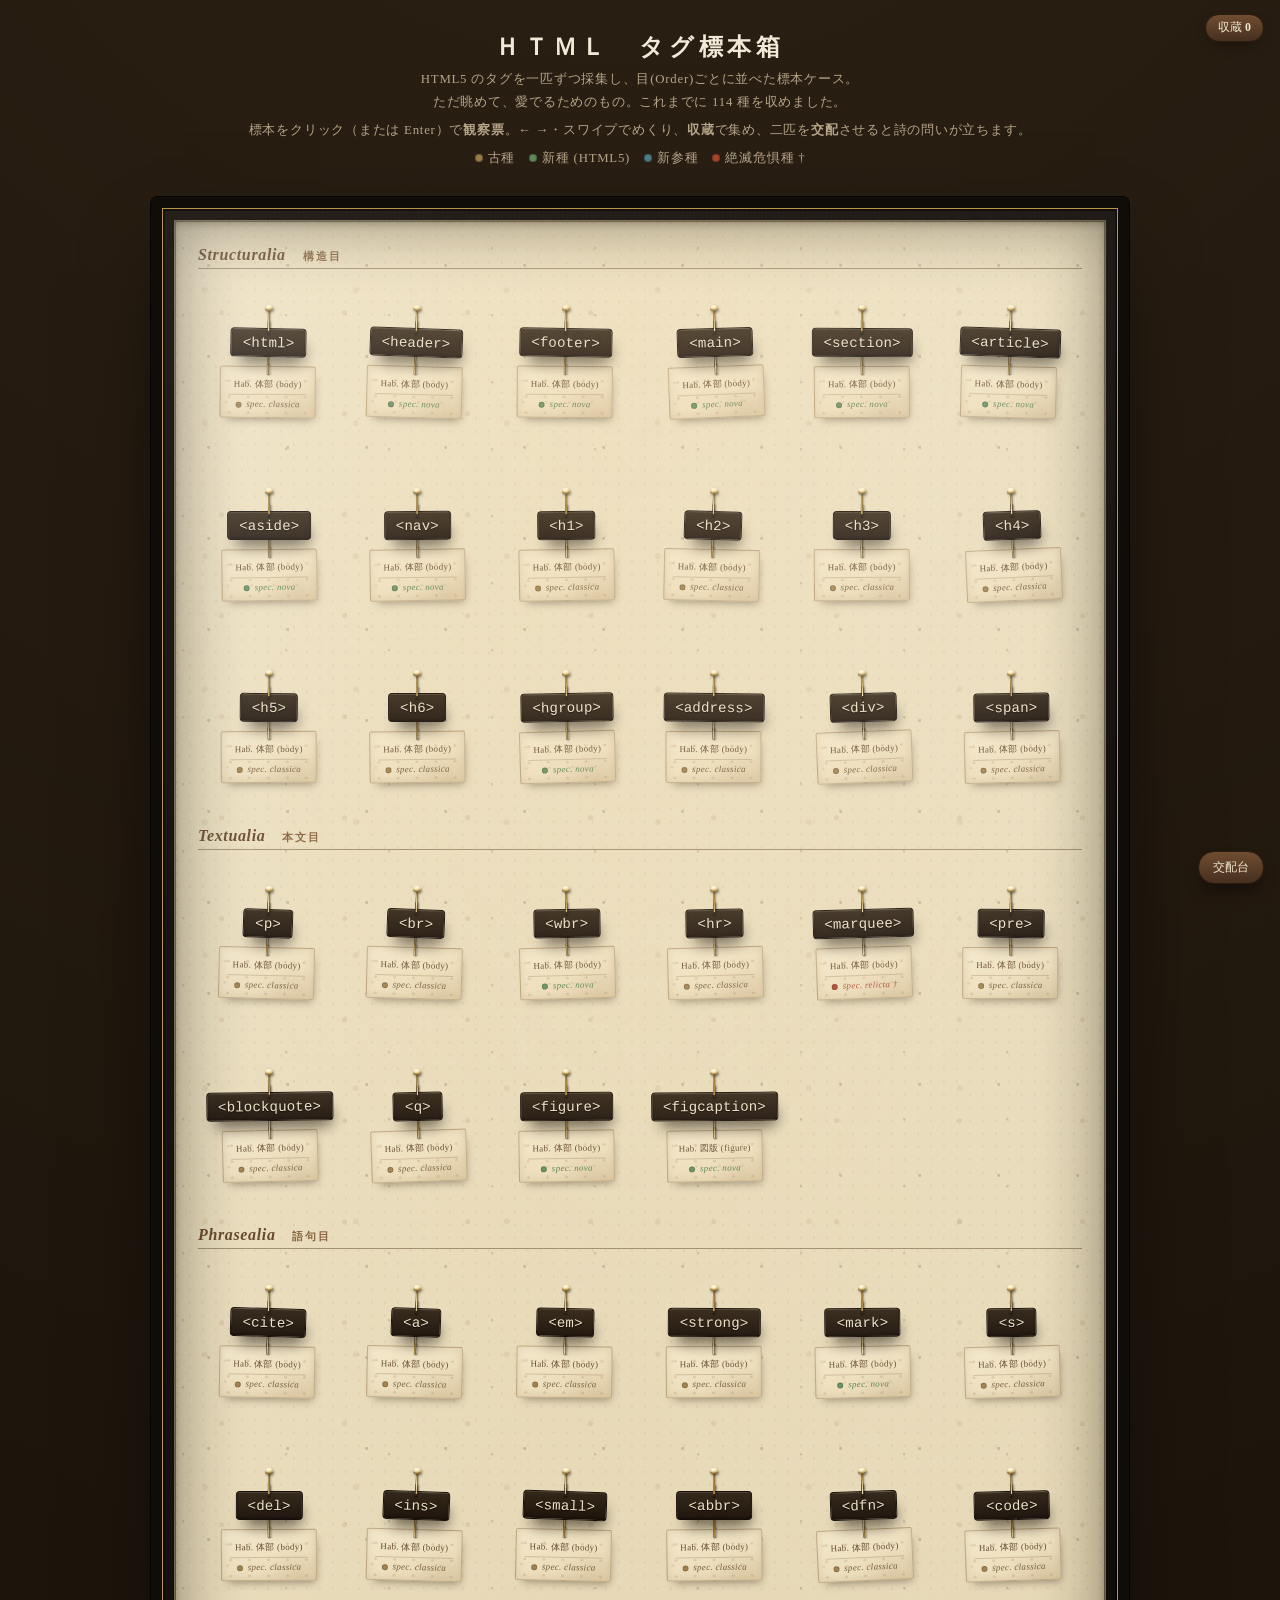
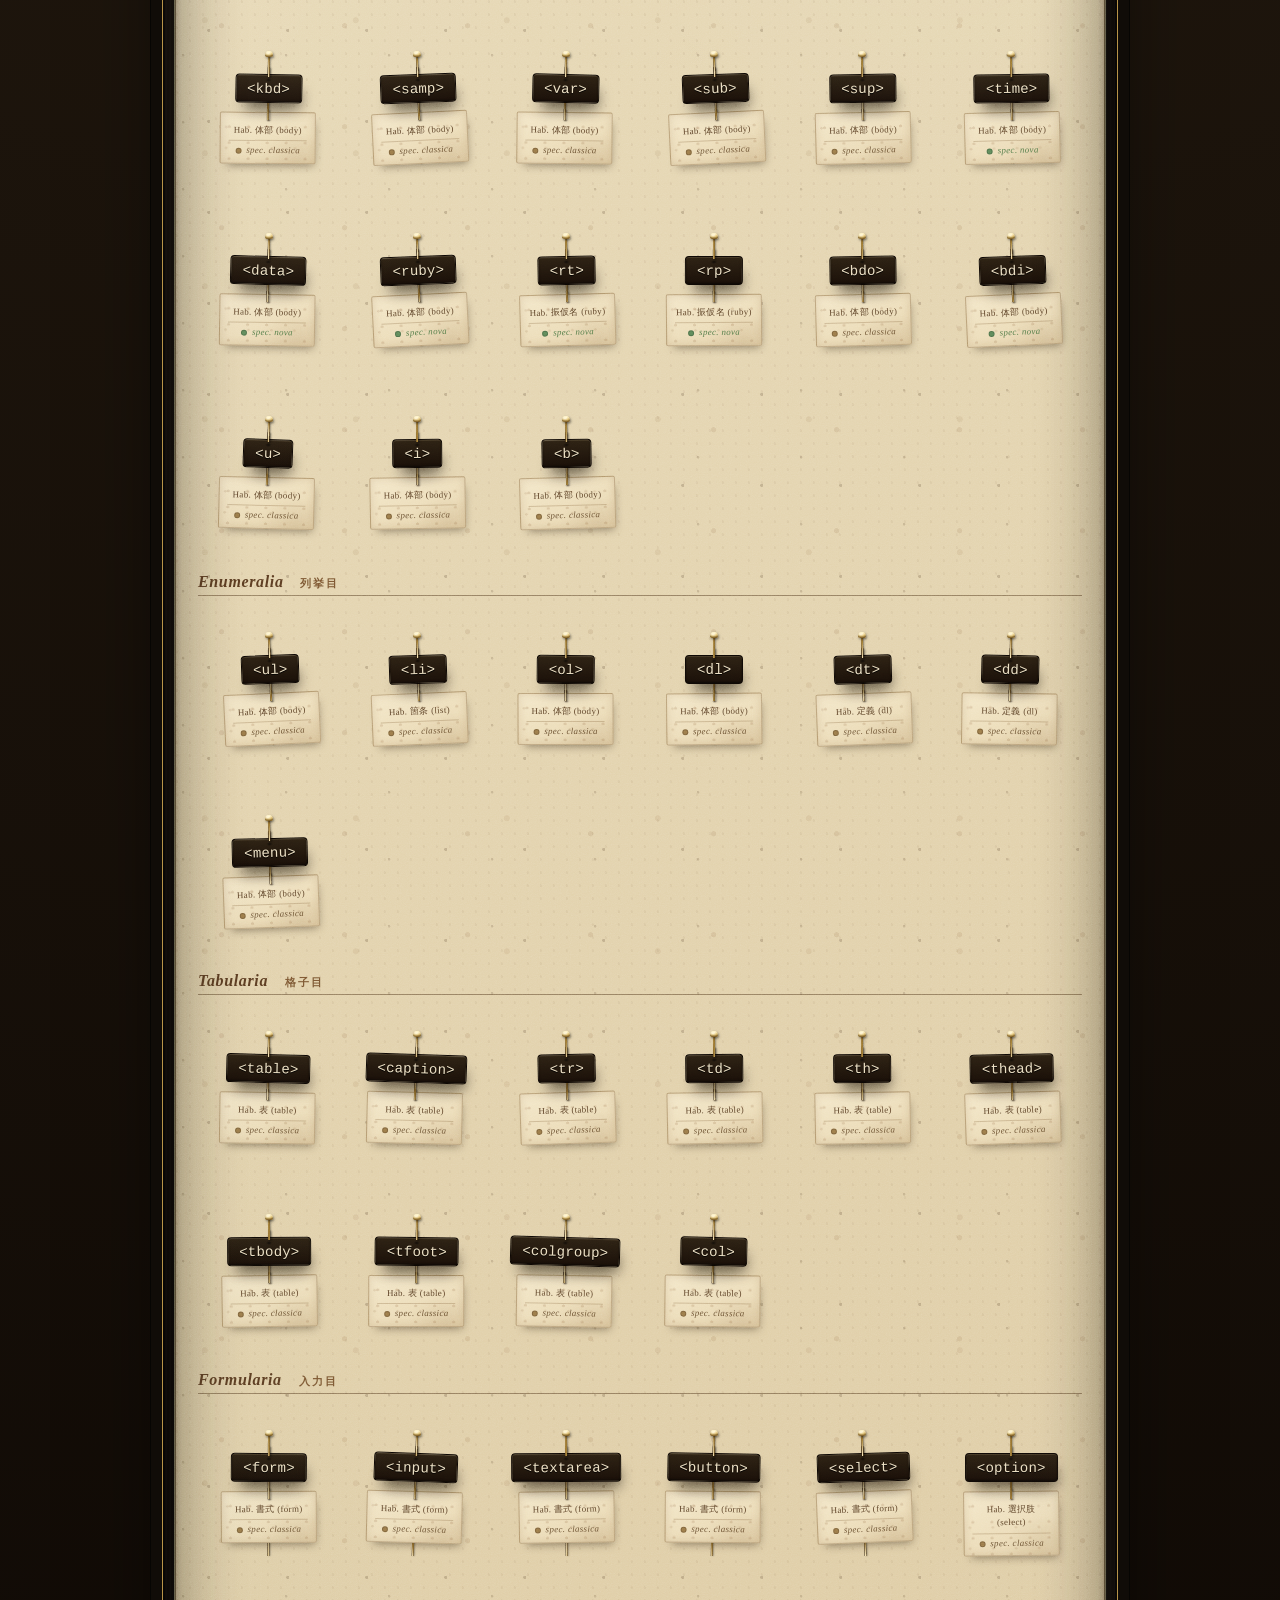
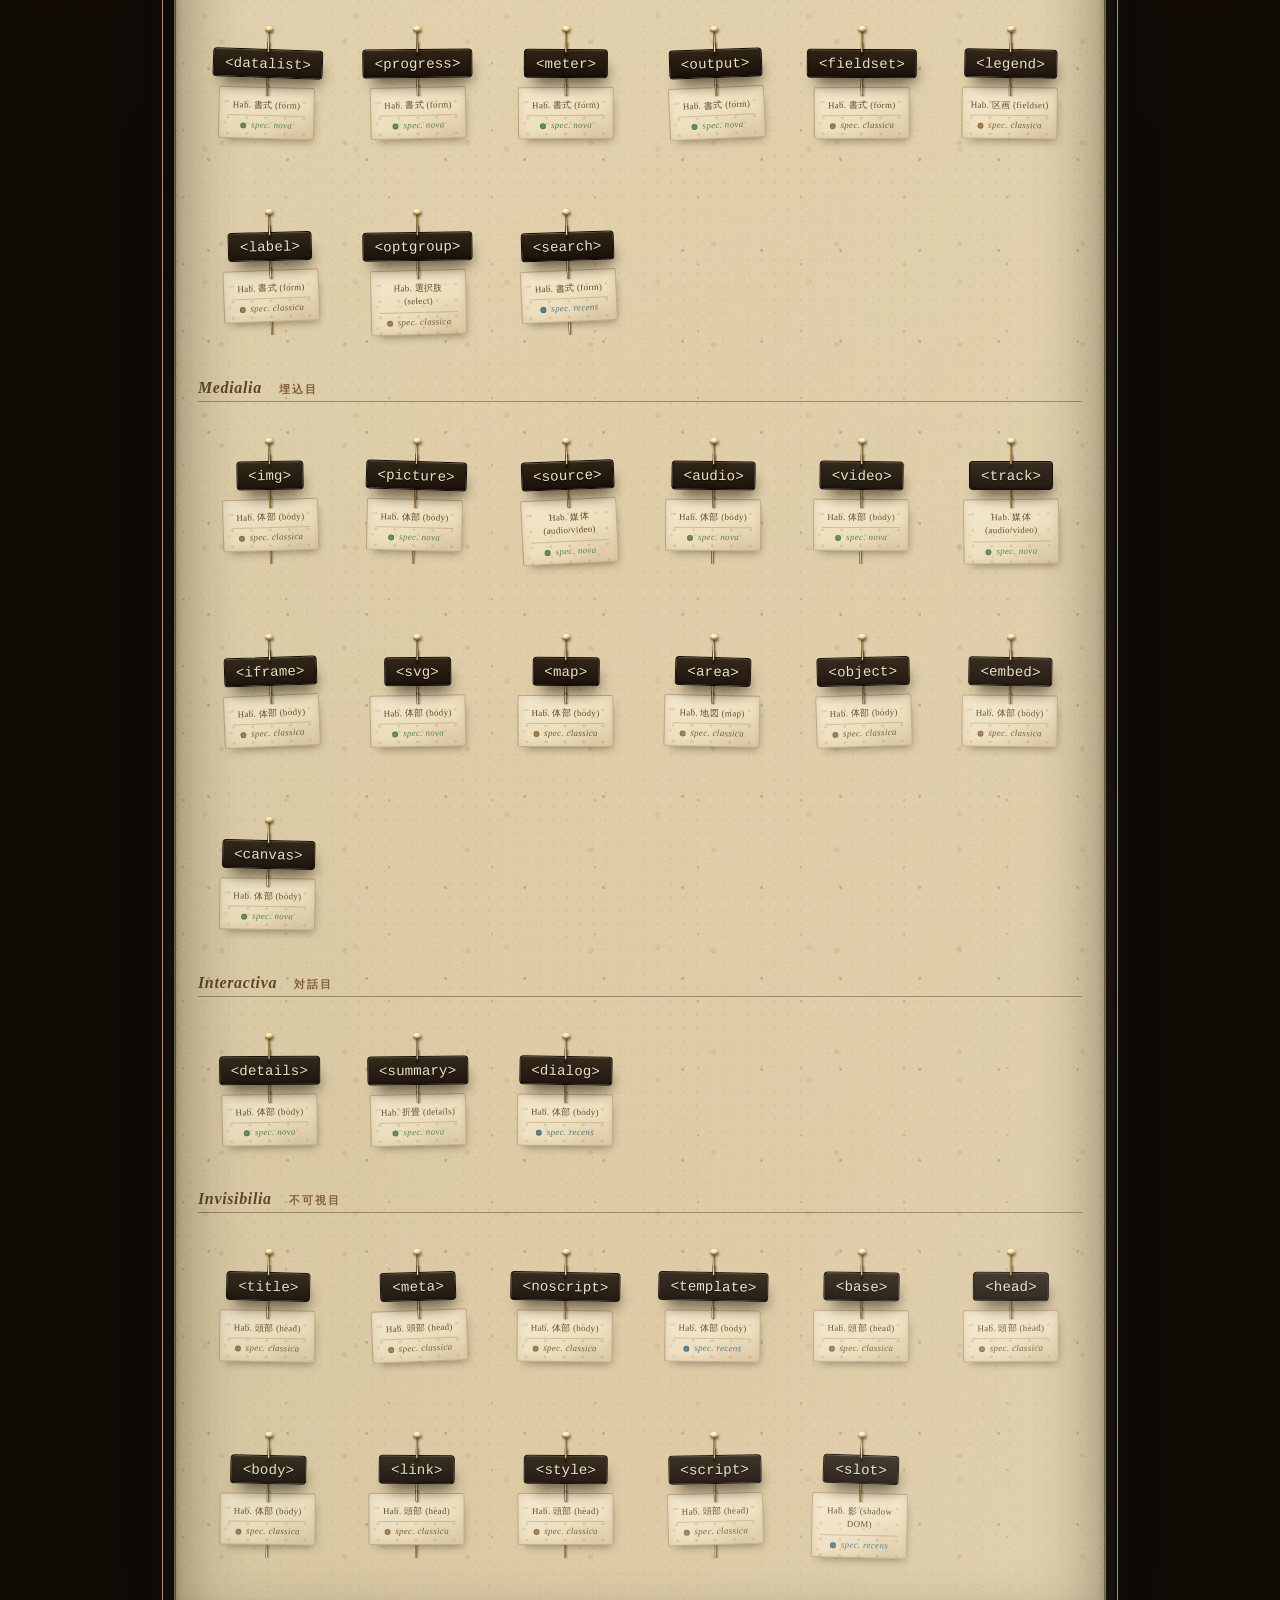
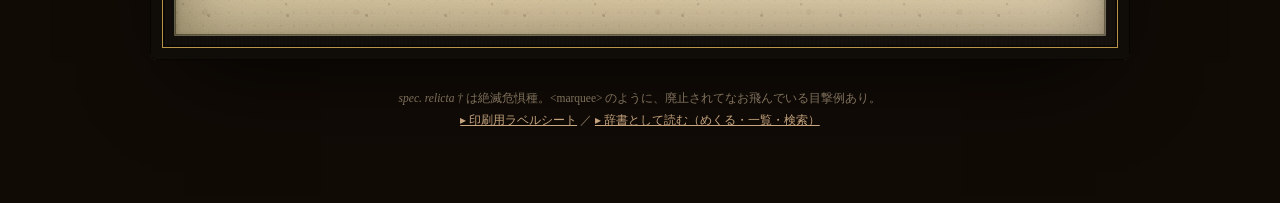
==== commit 09fd81b0: "#3 オンボーディング: 案内文の強化＋初回のめくりヒント - ヘッダーの案内を、観察票・めくり(←→/スワイプ)・収蔵・交配を一文で   伝える内容に強化。 - 観察票を初めて開いたとき一度だけ、「" ====
--- a/index.html
+++ b/index.html
@@ -283,10 +283,26 @@
   .loupe:not([hidden]) .loupe-back, .kept-case:not([hidden]) .kc-back { animation:ov-fade .2s ease both; }
   .loupe:not([hidden]) .loupe-card, .kept-case:not([hidden]) .kc-panel { animation:ov-pop .2s cubic-bezier(.2,.7,.3,1) both; }
   .cross-tray:not([hidden]) { animation:ov-pop .16s ease both; }
+  /* 観察票のめくり（左右）の切替アニメ */
+  @keyframes slide-next { from { opacity:.25; transform:translateX(26px); } to { opacity:1; transform:none; } }
+  @keyframes slide-prev { from { opacity:.25; transform:translateX(-26px); } to { opacity:1; transform:none; } }
+  .lc-nav { position:absolute; top:50%; transform:translateY(-50%); z-index:3;
+    width:42px; height:42px; border-radius:50%; border:1px solid rgba(255,255,255,.22);
+    background:rgba(22,15,8,.5); color:#f0e6d2; font-size:1.5rem; line-height:1; cursor:pointer;
+    display:flex; align-items:center; justify-content:center; padding:0 0 3px; transition:background .15s; }
+  .lc-nav:hover { background:rgba(40,28,14,.78); }
+  .lc-nav[hidden] { display:none; }
+  .lc-prev { left:max(12px, calc(50% - 322px)); }
+  .lc-next { right:max(12px, calc(50% - 322px)); }
+  .lc-pos { position:absolute; top:10px; left:14px; z-index:2; font-size:.64rem; letter-spacing:.06em; color:#9a7b46; }
+  .lc-pos[hidden] { display:none; }
   .lc-actions button:focus-visible, .ct-head button:focus-visible, .pv-acts button:focus-visible,
   .ct-chip:focus-visible, .keep-badge:focus-visible, .cross-btn:focus-visible,
-  .kc-x:focus-visible, .kc-print:focus-visible, .loupe-x:focus-visible, .lc-demo-src summary:focus-visible {
+  .kc-x:focus-visible, .kc-print:focus-visible, .loupe-x:focus-visible, .lc-demo-src summary:focus-visible,
+  .lc-nav:focus-visible {
     outline:2px solid #c9a24e; outline-offset:2px; }
+  .js-on .specimen:focus-visible { outline:2px solid #c9a24e; outline-offset:3px; border-radius:5px; }
+  .js-on .specimen:focus { outline:none; }
   @media (prefers-reduced-motion: reduce) {
     .loupe-back, .loupe-card, .kc-back, .kc-panel, .cross-tray { animation:none !important; }
   }
@@ -299,6 +315,7 @@
     .head h1 { font-size:1.2rem; }
     .keep-badge { top:10px; right:10px; font-size:.7rem; padding:4px 10px; }
     .cross-btn { right:10px; bottom:10px; font-size:.72rem; padding:6px 12px; }
+    .lc-nav { display:none; }  /* モバイルはスワイプで。矢印は隠す */
   }
 </style>
 </head>
@@ -307,7 +324,7 @@
     <h1>ＨＴＭＬ　タグ標本箱</h1>
     <p>HTML5 のタグを一匹ずつ採集し、目(Order)ごとに並べた標本ケース。<br>
     ただ眺めて、愛でるためのもの。これまでに 114 種を収めました。</p>
-    <p class="head-hint" hidden>標本をクリックすると<b>観察票</b>がひらきます。二匹を<b>交配</b>させると、詩の問いが立ちます。</p>
+    <p class="head-hint" hidden>標本をクリック（または Enter）で<b>観察票</b>。<b>← →</b>・スワイプでめくり、<b>収蔵</b>で集め、二匹を<b>交配</b>させると詩の問いが立ちます。</p>
     <p class="legend">
       <span class="k-classica"><i></i>古種</span>
       <span class="k-nova"><i></i>新種 (HTML5)</span>
@@ -321,7 +338,7 @@
     <section class="drawer">
       <h2 class="order"><span class="o-la">Structuralia</span><span class="o-ja">構造目</span></h2>
       <div class="row">
-      <figure class="specimen st-classica" data-tag="html" style="--r:1.10deg">
+      <figure class="specimen st-classica" data-tag="html" tabindex="0" role="button" aria-label="html を観察する" style="--r:1.10deg">
         <span class="pin"></span>
         <span class="bug">&lt;html&gt;<i class="seal" aria-hidden="true">蔵</i></span>
         <span class="card">
@@ -332,7 +349,7 @@
           </span>
         </span>
       </figure>
-      <figure class="specimen st-nova" data-tag="header" style="--r:2.10deg">
+      <figure class="specimen st-nova" data-tag="header" tabindex="0" role="button" aria-label="header を観察する" style="--r:2.10deg">
         <span class="pin"></span>
         <span class="bug">&lt;header&gt;<i class="seal" aria-hidden="true">蔵</i></span>
         <span class="card">
@@ -343,7 +360,7 @@
           </span>
         </span>
       </figure>
-      <figure class="specimen st-nova" data-tag="footer" style="--r:1.07deg">
+      <figure class="specimen st-nova" data-tag="footer" tabindex="0" role="button" aria-label="footer を観察する" style="--r:1.07deg">
         <span class="pin"></span>
         <span class="bug">&lt;footer&gt;<i class="seal" aria-hidden="true">蔵</i></span>
         <span class="card">
@@ -354,7 +371,7 @@
           </span>
         </span>
       </figure>
-      <figure class="specimen st-nova" data-tag="main" style="--r:-1.67deg">
+      <figure class="specimen st-nova" data-tag="main" tabindex="0" role="button" aria-label="main を観察する" style="--r:-1.67deg">
         <span class="pin"></span>
         <span class="bug">&lt;main&gt;<i class="seal" aria-hidden="true">蔵</i></span>
         <span class="card">
@@ -365,7 +382,7 @@
           </span>
         </span>
       </figure>
-      <figure class="specimen st-nova" data-tag="section" style="--r:0.19deg">
+      <figure class="specimen st-nova" data-tag="section" tabindex="0" role="button" aria-label="section を観察する" style="--r:0.19deg">
         <span class="pin"></span>
         <span class="bug">&lt;section&gt;<i class="seal" aria-hidden="true">蔵</i></span>
         <span class="card">
@@ -376,7 +393,7 @@
           </span>
         </span>
       </figure>
-      <figure class="specimen st-nova" data-tag="article" style="--r:1.96deg">
+      <figure class="specimen st-nova" data-tag="article" tabindex="0" role="button" aria-label="article を観察する" style="--r:1.96deg">
         <span class="pin"></span>
         <span class="bug">&lt;article&gt;<i class="seal" aria-hidden="true">蔵</i></span>
         <span class="card">
@@ -387,7 +404,7 @@
           </span>
         </span>
       </figure>
-      <figure class="specimen st-nova" data-tag="aside" style="--r:-0.16deg">
+      <figure class="specimen st-nova" data-tag="aside" tabindex="0" role="button" aria-label="aside を観察する" style="--r:-0.16deg">
         <span class="pin"></span>
         <span class="bug">&lt;aside&gt;<i class="seal" aria-hidden="true">蔵</i></span>
         <span class="card">
@@ -398,7 +415,7 @@
           </span>
         </span>
       </figure>
-      <figure class="specimen st-nova" data-tag="nav" style="--r:-0.29deg">
+      <figure class="specimen st-nova" data-tag="nav" tabindex="0" role="button" aria-label="nav を観察する" style="--r:-0.29deg">
         <span class="pin"></span>
         <span class="bug">&lt;nav&gt;<i class="seal" aria-hidden="true">蔵</i></span>
         <span class="card">
@@ -409,7 +426,7 @@
           </span>
         </span>
       </figure>
-      <figure class="specimen st-classica" data-tag="h1" style="--r:-0.44deg">
+      <figure class="specimen st-classica" data-tag="h1" tabindex="0" role="button" aria-label="h1 を観察する" style="--r:-0.44deg">
         <span class="pin"></span>
         <span class="bug">&lt;h1&gt;<i class="seal" aria-hidden="true">蔵</i></span>
         <span class="card">
@@ -420,7 +437,7 @@
           </span>
         </span>
       </figure>
-      <figure class="specimen st-classica" data-tag="h2" style="--r:1.77deg">
+      <figure class="specimen st-classica" data-tag="h2" tabindex="0" role="button" aria-label="h2 を観察する" style="--r:1.77deg">
         <span class="pin"></span>
         <span class="bug">&lt;h2&gt;<i class="seal" aria-hidden="true">蔵</i></span>
         <span class="card">
@@ -431,7 +448,7 @@
           </span>
         </span>
       </figure>
-      <figure class="specimen st-classica" data-tag="h3" style="--r:0.25deg">
+      <figure class="specimen st-classica" data-tag="h3" tabindex="0" role="button" aria-label="h3 を観察する" style="--r:0.25deg">
         <span class="pin"></span>
         <span class="bug">&lt;h3&gt;<i class="seal" aria-hidden="true">蔵</i></span>
         <span class="card">
@@ -442,7 +459,7 @@
           </span>
         </span>
       </figure>
-      <figure class="specimen st-classica" data-tag="h4" style="--r:-1.94deg">
+      <figure class="specimen st-classica" data-tag="h4" tabindex="0" role="button" aria-label="h4 を観察する" style="--r:-1.94deg">
         <span class="pin"></span>
         <span class="bug">&lt;h4&gt;<i class="seal" aria-hidden="true">蔵</i></span>
         <span class="card">
@@ -453,7 +470,7 @@
           </span>
         </span>
       </figure>
-      <figure class="specimen st-classica" data-tag="h5" style="--r:0.35deg">
+      <figure class="specimen st-classica" data-tag="h5" tabindex="0" role="button" aria-label="h5 を観察する" style="--r:0.35deg">
         <span class="pin"></span>
         <span class="bug">&lt;h5&gt;<i class="seal" aria-hidden="true">蔵</i></span>
         <span class="card">
@@ -464,7 +481,7 @@
           </span>
         </span>
       </figure>
-      <figure class="specimen st-classica" data-tag="h6" style="--r:-0.11deg">
+      <figure class="specimen st-classica" data-tag="h6" tabindex="0" role="button" aria-label="h6 を観察する" style="--r:-0.11deg">
         <span class="pin"></span>
         <span class="bug">&lt;h6&gt;<i class="seal" aria-hidden="true">蔵</i></span>
         <span class="card">
@@ -475,7 +492,7 @@
           </span>
         </span>
       </figure>
-      <figure class="specimen st-nova" data-tag="hgroup" style="--r:-0.95deg">
+      <figure class="specimen st-nova" data-tag="hgroup" tabindex="0" role="button" aria-label="hgroup を観察する" style="--r:-0.95deg">
         <span class="pin"></span>
         <span class="bug">&lt;hgroup&gt;<i class="seal" aria-hidden="true">蔵</i></span>
         <span class="card">
@@ -486,7 +503,7 @@
           </span>
         </span>
       </figure>
-      <figure class="specimen st-classica" data-tag="address" style="--r:0.55deg">
+      <figure class="specimen st-classica" data-tag="address" tabindex="0" role="button" aria-label="address を観察する" style="--r:0.55deg">
         <span class="pin"></span>
         <span class="bug">&lt;address&gt;<i class="seal" aria-hidden="true">蔵</i></span>
         <span class="card">
@@ -497,7 +514,7 @@
           </span>
         </span>
       </figure>
-      <figure class="specimen st-classica" data-tag="div" style="--r:-1.61deg">
+      <figure class="specimen st-classica" data-tag="div" tabindex="0" role="button" aria-label="div を観察する" style="--r:-1.61deg">
         <span class="pin"></span>
         <span class="bug">&lt;div&gt;<i class="seal" aria-hidden="true">蔵</i></span>
         <span class="card">
@@ -508,7 +525,7 @@
           </span>
         </span>
       </figure>
-      <figure class="specimen st-classica" data-tag="span" style="--r:-0.72deg">
+      <figure class="specimen st-classica" data-tag="span" tabindex="0" role="button" aria-label="span を観察する" style="--r:-0.72deg">
         <span class="pin"></span>
         <span class="bug">&lt;span&gt;<i class="seal" aria-hidden="true">蔵</i></span>
         <span class="card">
@@ -524,7 +541,7 @@
     <section class="drawer">
       <h2 class="order"><span class="o-la">Textualia</span><span class="o-ja">本文目</span></h2>
       <div class="row">
-      <figure class="specimen st-classica" data-tag="p" style="--r:1.94deg">
+      <figure class="specimen st-classica" data-tag="p" tabindex="0" role="button" aria-label="p を観察する" style="--r:1.94deg">
         <span class="pin"></span>
         <span class="bug">&lt;p&gt;<i class="seal" aria-hidden="true">蔵</i></span>
         <span class="card">
@@ -535,7 +552,7 @@
           </span>
         </span>
       </figure>
-      <figure class="specimen st-classica" data-tag="br" style="--r:2.11deg">
+      <figure class="specimen st-classica" data-tag="br" tabindex="0" role="button" aria-label="br を観察する" style="--r:2.11deg">
         <span class="pin"></span>
         <span class="bug">&lt;br&gt;<i class="seal" aria-hidden="true">蔵</i></span>
         <span class="card">
@@ -546,7 +563,7 @@
           </span>
         </span>
       </figure>
-      <figure class="specimen st-nova" data-tag="wbr" style="--r:-0.95deg">
+      <figure class="specimen st-nova" data-tag="wbr" tabindex="0" role="button" aria-label="wbr を観察する" style="--r:-0.95deg">
         <span class="pin"></span>
         <span class="bug">&lt;wbr&gt;<i class="seal" aria-hidden="true">蔵</i></span>
         <span class="card">
@@ -557,7 +574,7 @@
           </span>
         </span>
       </figure>
-      <figure class="specimen st-classica" data-tag="hr" style="--r:-0.87deg">
+      <figure class="specimen st-classica" data-tag="hr" tabindex="0" role="button" aria-label="hr を観察する" style="--r:-0.87deg">
         <span class="pin"></span>
         <span class="bug">&lt;hr&gt;<i class="seal" aria-hidden="true">蔵</i></span>
         <span class="card">
@@ -568,7 +585,7 @@
           </span>
         </span>
       </figure>
-      <figure class="specimen st-relicta" data-tag="marquee" style="--r:-1.43deg">
+      <figure class="specimen st-relicta" data-tag="marquee" tabindex="0" role="button" aria-label="marquee を観察する" style="--r:-1.43deg">
         <span class="pin"></span>
         <span class="bug">&lt;marquee&gt;<i class="seal" aria-hidden="true">蔵</i></span>
         <span class="card">
@@ -579,7 +596,7 @@
           </span>
         </span>
       </figure>
-      <figure class="specimen st-classica" data-tag="pre" style="--r:0.73deg">
+      <figure class="specimen st-classica" data-tag="pre" tabindex="0" role="button" aria-label="pre を観察する" style="--r:0.73deg">
         <span class="pin"></span>
         <span class="bug">&lt;pre&gt;<i class="seal" aria-hidden="true">蔵</i></span>
         <span class="card">
@@ -590,7 +607,7 @@
           </span>
         </span>
       </figure>
-      <figure class="specimen st-classica" data-tag="blockquote" style="--r:-0.71deg">
+      <figure class="specimen st-classica" data-tag="blockquote" tabindex="0" role="button" aria-label="blockquote を観察する" style="--r:-0.71deg">
         <span class="pin"></span>
         <span class="bug">&lt;blockquote&gt;<i class="seal" aria-hidden="true">蔵</i></span>
         <span class="card">
@@ -601,7 +618,7 @@
           </span>
         </span>
       </figure>
-      <figure class="specimen st-classica" data-tag="q" style="--r:-1.24deg">
+      <figure class="specimen st-classica" data-tag="q" tabindex="0" role="button" aria-label="q を観察する" style="--r:-1.24deg">
         <span class="pin"></span>
         <span class="bug">&lt;q&gt;<i class="seal" aria-hidden="true">蔵</i></span>
         <span class="card">
@@ -612,7 +629,7 @@
           </span>
         </span>
       </figure>
-      <figure class="specimen st-nova" data-tag="figure" style="--r:-0.28deg">
+      <figure class="specimen st-nova" data-tag="figure" tabindex="0" role="button" aria-label="figure を観察する" style="--r:-0.28deg">
         <span class="pin"></span>
         <span class="bug">&lt;figure&gt;<i class="seal" aria-hidden="true">蔵</i></span>
         <span class="card">
@@ -623,7 +640,7 @@
           </span>
         </span>
       </figure>
-      <figure class="specimen st-nova" data-tag="figcaption" style="--r:-0.40deg">
+      <figure class="specimen st-nova" data-tag="figcaption" tabindex="0" role="button" aria-label="figcaption を観察する" style="--r:-0.40deg">
         <span class="pin"></span>
         <span class="bug">&lt;figcaption&gt;<i class="seal" aria-hidden="true">蔵</i></span>
         <span class="card">
@@ -639,7 +656,7 @@
     <section class="drawer">
       <h2 class="order"><span class="o-la">Phrasealia</span><span class="o-ja">語句目</span></h2>
       <div class="row">
-      <figure class="specimen st-classica" data-tag="cite" style="--r:1.54deg">
+      <figure class="specimen st-classica" data-tag="cite" tabindex="0" role="button" aria-label="cite を観察する" style="--r:1.54deg">
         <span class="pin"></span>
         <span class="bug">&lt;cite&gt;<i class="seal" aria-hidden="true">蔵</i></span>
         <span class="card">
@@ -650,7 +667,7 @@
           </span>
         </span>
       </figure>
-      <figure class="specimen st-classica" data-tag="a" style="--r:1.90deg">
+      <figure class="specimen st-classica" data-tag="a" tabindex="0" role="button" aria-label="a を観察する" style="--r:1.90deg">
         <span class="pin"></span>
         <span class="bug">&lt;a&gt;<i class="seal" aria-hidden="true">蔵</i></span>
         <span class="card">
@@ -661,7 +678,7 @@
           </span>
         </span>
       </figure>
-      <figure class="specimen st-classica" data-tag="em" style="--r:1.33deg">
+      <figure class="specimen st-classica" data-tag="em" tabindex="0" role="button" aria-label="em を観察する" style="--r:1.33deg">
         <span class="pin"></span>
         <span class="bug">&lt;em&gt;<i class="seal" aria-hidden="true">蔵</i></span>
         <span class="card">
@@ -672,7 +689,7 @@
           </span>
         </span>
       </figure>
-      <figure class="specimen st-classica" data-tag="strong" style="--r:0.29deg">
+      <figure class="specimen st-classica" data-tag="strong" tabindex="0" role="button" aria-label="strong を観察する" style="--r:0.29deg">
         <span class="pin"></span>
         <span class="bug">&lt;strong&gt;<i class="seal" aria-hidden="true">蔵</i></span>
         <span class="card">
@@ -683,7 +700,7 @@
           </span>
         </span>
       </figure>
-      <figure class="specimen st-nova" data-tag="mark" style="--r:-0.51deg">
+      <figure class="specimen st-nova" data-tag="mark" tabindex="0" role="button" aria-label="mark を観察する" style="--r:-0.51deg">
         <span class="pin"></span>
         <span class="bug">&lt;mark&gt;<i class="seal" aria-hidden="true">蔵</i></span>
         <span class="card">
@@ -694,7 +711,7 @@
           </span>
         </span>
       </figure>
-      <figure class="specimen st-classica" data-tag="s" style="--r:-0.82deg">
+      <figure class="specimen st-classica" data-tag="s" tabindex="0" role="button" aria-label="s を観察する" style="--r:-0.82deg">
         <span class="pin"></span>
         <span class="bug">&lt;s&gt;<i class="seal" aria-hidden="true">蔵</i></span>
         <span class="card">
@@ -705,7 +722,7 @@
           </span>
         </span>
       </figure>
-      <figure class="specimen st-classica" data-tag="del" style="--r:0.20deg">
+      <figure class="specimen st-classica" data-tag="del" tabindex="0" role="button" aria-label="del を観察する" style="--r:0.20deg">
         <span class="pin"></span>
         <span class="bug">&lt;del&gt;<i class="seal" aria-hidden="true">蔵</i></span>
         <span class="card">
@@ -716,7 +733,7 @@
           </span>
         </span>
       </figure>
-      <figure class="specimen st-classica" data-tag="ins" style="--r:2.13deg">
+      <figure class="specimen st-classica" data-tag="ins" tabindex="0" role="button" aria-label="ins を観察する" style="--r:2.13deg">
         <span class="pin"></span>
         <span class="bug">&lt;ins&gt;<i class="seal" aria-hidden="true">蔵</i></span>
         <span class="card">
@@ -727,7 +744,7 @@
           </span>
         </span>
       </figure>
-      <figure class="specimen st-classica" data-tag="small" style="--r:1.93deg">
+      <figure class="specimen st-classica" data-tag="small" tabindex="0" role="button" aria-label="small を観察する" style="--r:1.93deg">
         <span class="pin"></span>
         <span class="bug">&lt;small&gt;<i class="seal" aria-hidden="true">蔵</i></span>
         <span class="card">
@@ -738,7 +755,7 @@
           </span>
         </span>
       </figure>
-      <figure class="specimen st-classica" data-tag="abbr" style="--r:-0.15deg">
+      <figure class="specimen st-classica" data-tag="abbr" tabindex="0" role="button" aria-label="abbr を観察する" style="--r:-0.15deg">
         <span class="pin"></span>
         <span class="bug">&lt;abbr&gt;<i class="seal" aria-hidden="true">蔵</i></span>
         <span class="card">
@@ -749,7 +766,7 @@
           </span>
         </span>
       </figure>
-      <figure class="specimen st-classica" data-tag="dfn" style="--r:-1.94deg">
+      <figure class="specimen st-classica" data-tag="dfn" tabindex="0" role="button" aria-label="dfn を観察する" style="--r:-1.94deg">
         <span class="pin"></span>
         <span class="bug">&lt;dfn&gt;<i class="seal" aria-hidden="true">蔵</i></span>
         <span class="card">
@@ -760,7 +777,7 @@
           </span>
         </span>
       </figure>
-      <figure class="specimen st-classica" data-tag="code" style="--r:-1.30deg">
+      <figure class="specimen st-classica" data-tag="code" tabindex="0" role="button" aria-label="code を観察する" style="--r:-1.30deg">
         <span class="pin"></span>
         <span class="bug">&lt;code&gt;<i class="seal" aria-hidden="true">蔵</i></span>
         <span class="card">
@@ -771,7 +788,7 @@
           </span>
         </span>
       </figure>
-      <figure class="specimen st-classica" data-tag="kbd" style="--r:1.07deg">
+      <figure class="specimen st-classica" data-tag="kbd" tabindex="0" role="button" aria-label="kbd を観察する" style="--r:1.07deg">
         <span class="pin"></span>
         <span class="bug">&lt;kbd&gt;<i class="seal" aria-hidden="true">蔵</i></span>
         <span class="card">
@@ -782,7 +799,7 @@
           </span>
         </span>
       </figure>
-      <figure class="specimen st-classica" data-tag="samp" style="--r:-2.09deg">
+      <figure class="specimen st-classica" data-tag="samp" tabindex="0" role="button" aria-label="samp を観察する" style="--r:-2.09deg">
         <span class="pin"></span>
         <span class="bug">&lt;samp&gt;<i class="seal" aria-hidden="true">蔵</i></span>
         <span class="card">
@@ -793,7 +810,7 @@
           </span>
         </span>
       </figure>
-      <figure class="specimen st-classica" data-tag="var" style="--r:1.24deg">
+      <figure class="specimen st-classica" data-tag="var" tabindex="0" role="button" aria-label="var を観察する" style="--r:1.24deg">
         <span class="pin"></span>
         <span class="bug">&lt;var&gt;<i class="seal" aria-hidden="true">蔵</i></span>
         <span class="card">
@@ -804,7 +821,7 @@
           </span>
         </span>
       </figure>
-      <figure class="specimen st-classica" data-tag="sub" style="--r:-2.09deg">
+      <figure class="specimen st-classica" data-tag="sub" tabindex="0" role="button" aria-label="sub を観察する" style="--r:-2.09deg">
         <span class="pin"></span>
         <span class="bug">&lt;sub&gt;<i class="seal" aria-hidden="true">蔵</i></span>
         <span class="card">
@@ -815,7 +832,7 @@
           </span>
         </span>
       </figure>
-      <figure class="specimen st-classica" data-tag="sup" style="--r:-0.74deg">
+      <figure class="specimen st-classica" data-tag="sup" tabindex="0" role="button" aria-label="sup を観察する" style="--r:-0.74deg">
         <span class="pin"></span>
         <span class="bug">&lt;sup&gt;<i class="seal" aria-hidden="true">蔵</i></span>
         <span class="card">
@@ -826,7 +843,7 @@
           </span>
         </span>
       </figure>
-      <figure class="specimen st-nova" data-tag="time" style="--r:-0.79deg">
+      <figure class="specimen st-nova" data-tag="time" tabindex="0" role="button" aria-label="time を観察する" style="--r:-0.79deg">
         <span class="pin"></span>
         <span class="bug">&lt;time&gt;<i class="seal" aria-hidden="true">蔵</i></span>
         <span class="card">
@@ -837,7 +854,7 @@
           </span>
         </span>
       </figure>
-      <figure class="specimen st-nova" data-tag="data" style="--r:1.46deg">
+      <figure class="specimen st-nova" data-tag="data" tabindex="0" role="button" aria-label="data を観察する" style="--r:1.46deg">
         <span class="pin"></span>
         <span class="bug">&lt;data&gt;<i class="seal" aria-hidden="true">蔵</i></span>
         <span class="card">
@@ -848,7 +865,7 @@
           </span>
         </span>
       </figure>
-      <figure class="specimen st-nova" data-tag="ruby" style="--r:-2.20deg">
+      <figure class="specimen st-nova" data-tag="ruby" tabindex="0" role="button" aria-label="ruby を観察する" style="--r:-2.20deg">
         <span class="pin"></span>
         <span class="bug">&lt;ruby&gt;<i class="seal" aria-hidden="true">蔵</i></span>
         <span class="card">
@@ -859,7 +876,7 @@
           </span>
         </span>
       </figure>
-      <figure class="specimen st-nova" data-tag="rt" style="--r:-1.05deg">
+      <figure class="specimen st-nova" data-tag="rt" tabindex="0" role="button" aria-label="rt を観察する" style="--r:-1.05deg">
         <span class="pin"></span>
         <span class="bug">&lt;rt&gt;<i class="seal" aria-hidden="true">蔵</i></span>
         <span class="card">
@@ -870,7 +887,7 @@
           </span>
         </span>
       </figure>
-      <figure class="specimen st-nova" data-tag="rp" style="--r:0.17deg">
+      <figure class="specimen st-nova" data-tag="rp" tabindex="0" role="button" aria-label="rp を観察する" style="--r:0.17deg">
         <span class="pin"></span>
         <span class="bug">&lt;rp&gt;<i class="seal" aria-hidden="true">蔵</i></span>
         <span class="card">
@@ -881,7 +898,7 @@
           </span>
         </span>
       </figure>
-      <figure class="specimen st-classica" data-tag="bdo" style="--r:-0.85deg">
+      <figure class="specimen st-classica" data-tag="bdo" tabindex="0" role="button" aria-label="bdo を観察する" style="--r:-0.85deg">
         <span class="pin"></span>
         <span class="bug">&lt;bdo&gt;<i class="seal" aria-hidden="true">蔵</i></span>
         <span class="card">
@@ -892,7 +909,7 @@
           </span>
         </span>
       </figure>
-      <figure class="specimen st-nova" data-tag="bdi" style="--r:-1.97deg">
+      <figure class="specimen st-nova" data-tag="bdi" tabindex="0" role="button" aria-label="bdi を観察する" style="--r:-1.97deg">
         <span class="pin"></span>
         <span class="bug">&lt;bdi&gt;<i class="seal" aria-hidden="true">蔵</i></span>
         <span class="card">
@@ -903,7 +920,7 @@
           </span>
         </span>
       </figure>
-      <figure class="specimen st-classica" data-tag="u" style="--r:1.95deg">
+      <figure class="specimen st-classica" data-tag="u" tabindex="0" role="button" aria-label="u を観察する" style="--r:1.95deg">
         <span class="pin"></span>
         <span class="bug">&lt;u&gt;<i class="seal" aria-hidden="true">蔵</i></span>
         <span class="card">
@@ -914,7 +931,7 @@
           </span>
         </span>
       </figure>
-      <figure class="specimen st-classica" data-tag="i" style="--r:-0.36deg">
+      <figure class="specimen st-classica" data-tag="i" tabindex="0" role="button" aria-label="i を観察する" style="--r:-0.36deg">
         <span class="pin"></span>
         <span class="bug">&lt;i&gt;<i class="seal" aria-hidden="true">蔵</i></span>
         <span class="card">
@@ -925,7 +942,7 @@
           </span>
         </span>
       </figure>
-      <figure class="specimen st-classica" data-tag="b" style="--r:-0.99deg">
+      <figure class="specimen st-classica" data-tag="b" tabindex="0" role="button" aria-label="b を観察する" style="--r:-0.99deg">
         <span class="pin"></span>
         <span class="bug">&lt;b&gt;<i class="seal" aria-hidden="true">蔵</i></span>
         <span class="card">
@@ -941,7 +958,7 @@
     <section class="drawer">
       <h2 class="order"><span class="o-la">Enumeralia</span><span class="o-ja">列挙目</span></h2>
       <div class="row">
-      <figure class="specimen st-classica" data-tag="ul" style="--r:-2.02deg">
+      <figure class="specimen st-classica" data-tag="ul" tabindex="0" role="button" aria-label="ul を観察する" style="--r:-2.02deg">
         <span class="pin"></span>
         <span class="bug">&lt;ul&gt;<i class="seal" aria-hidden="true">蔵</i></span>
         <span class="card">
@@ -952,7 +969,7 @@
           </span>
         </span>
       </figure>
-      <figure class="specimen st-classica" data-tag="li" style="--r:-1.76deg">
+      <figure class="specimen st-classica" data-tag="li" tabindex="0" role="button" aria-label="li を観察する" style="--r:-1.76deg">
         <span class="pin"></span>
         <span class="bug">&lt;li&gt;<i class="seal" aria-hidden="true">蔵</i></span>
         <span class="card">
@@ -963,7 +980,7 @@
           </span>
         </span>
       </figure>
-      <figure class="specimen st-classica" data-tag="ol" style="--r:0.49deg">
+      <figure class="specimen st-classica" data-tag="ol" tabindex="0" role="button" aria-label="ol を観察する" style="--r:0.49deg">
         <span class="pin"></span>
         <span class="bug">&lt;ol&gt;<i class="seal" aria-hidden="true">蔵</i></span>
         <span class="card">
@@ -974,7 +991,7 @@
           </span>
         </span>
       </figure>
-      <figure class="specimen st-classica" data-tag="dl" style="--r:0.02deg">
+      <figure class="specimen st-classica" data-tag="dl" tabindex="0" role="button" aria-label="dl を観察する" style="--r:0.02deg">
         <span class="pin"></span>
         <span class="bug">&lt;dl&gt;<i class="seal" aria-hidden="true">蔵</i></span>
         <span class="card">
@@ -985,7 +1002,7 @@
           </span>
         </span>
       </figure>
-      <figure class="specimen st-classica" data-tag="dt" style="--r:-1.50deg">
+      <figure class="specimen st-classica" data-tag="dt" tabindex="0" role="button" aria-label="dt を観察する" style="--r:-1.50deg">
         <span class="pin"></span>
         <span class="bug">&lt;dt&gt;<i class="seal" aria-hidden="true">蔵</i></span>
         <span class="card">
@@ -996,7 +1013,7 @@
           </span>
         </span>
       </figure>
-      <figure class="specimen st-classica" data-tag="dd" style="--r:1.36deg">
+      <figure class="specimen st-classica" data-tag="dd" tabindex="0" role="button" aria-label="dd を観察する" style="--r:1.36deg">
         <span class="pin"></span>
         <span class="bug">&lt;dd&gt;<i class="seal" aria-hidden="true">蔵</i></span>
         <span class="card">
@@ -1007,7 +1024,7 @@
           </span>
         </span>
       </figure>
-      <figure class="specimen st-classica" data-tag="menu" style="--r:-1.43deg">
+      <figure class="specimen st-classica" data-tag="menu" tabindex="0" role="button" aria-label="menu を観察する" style="--r:-1.43deg">
         <span class="pin"></span>
         <span class="bug">&lt;menu&gt;<i class="seal" aria-hidden="true">蔵</i></span>
         <span class="card">
@@ -1023,7 +1040,7 @@
     <section class="drawer">
       <h2 class="order"><span class="o-la">Tabularia</span><span class="o-ja">格子目</span></h2>
       <div class="row">
-      <figure class="specimen st-classica" data-tag="table" style="--r:1.41deg">
+      <figure class="specimen st-classica" data-tag="table" tabindex="0" role="button" aria-label="table を観察する" style="--r:1.41deg">
         <span class="pin"></span>
         <span class="bug">&lt;table&gt;<i class="seal" aria-hidden="true">蔵</i></span>
         <span class="card">
@@ -1034,7 +1051,7 @@
           </span>
         </span>
       </figure>
-      <figure class="specimen st-classica" data-tag="caption" style="--r:1.98deg">
+      <figure class="specimen st-classica" data-tag="caption" tabindex="0" role="button" aria-label="caption を観察する" style="--r:1.98deg">
         <span class="pin"></span>
         <span class="bug">&lt;caption&gt;<i class="seal" aria-hidden="true">蔵</i></span>
         <span class="card">
@@ -1045,7 +1062,7 @@
           </span>
         </span>
       </figure>
-      <figure class="specimen st-classica" data-tag="tr" style="--r:-1.21deg">
+      <figure class="specimen st-classica" data-tag="tr" tabindex="0" role="button" aria-label="tr を観察する" style="--r:-1.21deg">
         <span class="pin"></span>
         <span class="bug">&lt;tr&gt;<i class="seal" aria-hidden="true">蔵</i></span>
         <span class="card">
@@ -1056,7 +1073,7 @@
           </span>
         </span>
       </figure>
-      <figure class="specimen st-classica" data-tag="td" style="--r:-0.48deg">
+      <figure class="specimen st-classica" data-tag="td" tabindex="0" role="button" aria-label="td を観察する" style="--r:-0.48deg">
         <span class="pin"></span>
         <span class="bug">&lt;td&gt;<i class="seal" aria-hidden="true">蔵</i></span>
         <span class="card">
@@ -1067,7 +1084,7 @@
           </span>
         </span>
       </figure>
-      <figure class="specimen st-classica" data-tag="th" style="--r:-0.35deg">
+      <figure class="specimen st-classica" data-tag="th" tabindex="0" role="button" aria-label="th を観察する" style="--r:-0.35deg">
         <span class="pin"></span>
         <span class="bug">&lt;th&gt;<i class="seal" aria-hidden="true">蔵</i></span>
         <span class="card">
@@ -1078,7 +1095,7 @@
           </span>
         </span>
       </figure>
-      <figure class="specimen st-classica" data-tag="thead" style="--r:-1.22deg">
+      <figure class="specimen st-classica" data-tag="thead" tabindex="0" role="button" aria-label="thead を観察する" style="--r:-1.22deg">
         <span class="pin"></span>
         <span class="bug">&lt;thead&gt;<i class="seal" aria-hidden="true">蔵</i></span>
         <span class="card">
@@ -1089,7 +1106,7 @@
           </span>
         </span>
       </figure>
-      <figure class="specimen st-classica" data-tag="tbody" style="--r:-0.28deg">
+      <figure class="specimen st-classica" data-tag="tbody" tabindex="0" role="button" aria-label="tbody を観察する" style="--r:-0.28deg">
         <span class="pin"></span>
         <span class="bug">&lt;tbody&gt;<i class="seal" aria-hidden="true">蔵</i></span>
         <span class="card">
@@ -1100,7 +1117,7 @@
           </span>
         </span>
       </figure>
-      <figure class="specimen st-classica" data-tag="tfoot" style="--r:0.72deg">
+      <figure class="specimen st-classica" data-tag="tfoot" tabindex="0" role="button" aria-label="tfoot を観察する" style="--r:0.72deg">
         <span class="pin"></span>
         <span class="bug">&lt;tfoot&gt;<i class="seal" aria-hidden="true">蔵</i></span>
         <span class="card">
@@ -1111,7 +1128,7 @@
           </span>
         </span>
       </figure>
-      <figure class="specimen st-classica" data-tag="colgroup" style="--r:1.57deg">
+      <figure class="specimen st-classica" data-tag="colgroup" tabindex="0" role="button" aria-label="colgroup を観察する" style="--r:1.57deg">
         <span class="pin"></span>
         <span class="bug">&lt;colgroup&gt;<i class="seal" aria-hidden="true">蔵</i></span>
         <span class="card">
@@ -1122,7 +1139,7 @@
           </span>
         </span>
       </figure>
-      <figure class="specimen st-classica" data-tag="col" style="--r:1.26deg">
+      <figure class="specimen st-classica" data-tag="col" tabindex="0" role="button" aria-label="col を観察する" style="--r:1.26deg">
         <span class="pin"></span>
         <span class="bug">&lt;col&gt;<i class="seal" aria-hidden="true">蔵</i></span>
         <span class="card">
@@ -1138,7 +1155,7 @@
     <section class="drawer">
       <h2 class="order"><span class="o-la">Formularia</span><span class="o-ja">入力目</span></h2>
       <div class="row">
-      <figure class="specimen st-classica" data-tag="form" style="--r:0.29deg">
+      <figure class="specimen st-classica" data-tag="form" tabindex="0" role="button" aria-label="form を観察する" style="--r:0.29deg">
         <span class="pin"></span>
         <span class="bug">&lt;form&gt;<i class="seal" aria-hidden="true">蔵</i></span>
         <span class="card">
@@ -1149,7 +1166,7 @@
           </span>
         </span>
       </figure>
-      <figure class="specimen st-classica" data-tag="input" style="--r:2.08deg">
+      <figure class="specimen st-classica" data-tag="input" tabindex="0" role="button" aria-label="input を観察する" style="--r:2.08deg">
         <span class="pin"></span>
         <span class="bug">&lt;input&gt;<i class="seal" aria-hidden="true">蔵</i></span>
         <span class="card">
@@ -1160,7 +1177,7 @@
           </span>
         </span>
       </figure>
-      <figure class="specimen st-classica" data-tag="textarea" style="--r:-0.33deg">
+      <figure class="specimen st-classica" data-tag="textarea" tabindex="0" role="button" aria-label="textarea を観察する" style="--r:-0.33deg">
         <span class="pin"></span>
         <span class="bug">&lt;textarea&gt;<i class="seal" aria-hidden="true">蔵</i></span>
         <span class="card">
@@ -1171,7 +1188,7 @@
           </span>
         </span>
       </figure>
-      <figure class="specimen st-classica" data-tag="button" style="--r:1.07deg">
+      <figure class="specimen st-classica" data-tag="button" tabindex="0" role="button" aria-label="button を観察する" style="--r:1.07deg">
         <span class="pin"></span>
         <span class="bug">&lt;button&gt;<i class="seal" aria-hidden="true">蔵</i></span>
         <span class="card">
@@ -1182,7 +1199,7 @@
           </span>
         </span>
       </figure>
-      <figure class="specimen st-classica" data-tag="select" style="--r:-1.71deg">
+      <figure class="specimen st-classica" data-tag="select" tabindex="0" role="button" aria-label="select を観察する" style="--r:-1.71deg">
         <span class="pin"></span>
         <span class="bug">&lt;select&gt;<i class="seal" aria-hidden="true">蔵</i></span>
         <span class="card">
@@ -1193,7 +1210,7 @@
           </span>
         </span>
       </figure>
-      <figure class="specimen st-classica" data-tag="option" style="--r:-0.07deg">
+      <figure class="specimen st-classica" data-tag="option" tabindex="0" role="button" aria-label="option を観察する" style="--r:-0.07deg">
         <span class="pin"></span>
         <span class="bug">&lt;option&gt;<i class="seal" aria-hidden="true">蔵</i></span>
         <span class="card">
@@ -1204,7 +1221,7 @@
           </span>
         </span>
       </figure>
-      <figure class="specimen st-nova" data-tag="datalist" style="--r:1.97deg">
+      <figure class="specimen st-nova" data-tag="datalist" tabindex="0" role="button" aria-label="datalist を観察する" style="--r:1.97deg">
         <span class="pin"></span>
         <span class="bug">&lt;datalist&gt;<i class="seal" aria-hidden="true">蔵</i></span>
         <span class="card">
@@ -1215,7 +1232,7 @@
           </span>
         </span>
       </figure>
-      <figure class="specimen st-nova" data-tag="progress" style="--r:-0.69deg">
+      <figure class="specimen st-nova" data-tag="progress" tabindex="0" role="button" aria-label="progress を観察する" style="--r:-0.69deg">
         <span class="pin"></span>
         <span class="bug">&lt;progress&gt;<i class="seal" aria-hidden="true">蔵</i></span>
         <span class="card">
@@ -1226,7 +1243,7 @@
           </span>
         </span>
       </figure>
-      <figure class="specimen st-nova" data-tag="meter" style="--r:0.23deg">
+      <figure class="specimen st-nova" data-tag="meter" tabindex="0" role="button" aria-label="meter を観察する" style="--r:0.23deg">
         <span class="pin"></span>
         <span class="bug">&lt;meter&gt;<i class="seal" aria-hidden="true">蔵</i></span>
         <span class="card">
@@ -1237,7 +1254,7 @@
           </span>
         </span>
       </figure>
-      <figure class="specimen st-nova" data-tag="output" style="--r:-1.91deg">
+      <figure class="specimen st-nova" data-tag="output" tabindex="0" role="button" aria-label="output を観察する" style="--r:-1.91deg">
         <span class="pin"></span>
         <span class="bug">&lt;output&gt;<i class="seal" aria-hidden="true">蔵</i></span>
         <span class="card">
@@ -1248,7 +1265,7 @@
           </span>
         </span>
       </figure>
-      <figure class="specimen st-classica" data-tag="fieldset" style="--r:0.32deg">
+      <figure class="specimen st-classica" data-tag="fieldset" tabindex="0" role="button" aria-label="fieldset を観察する" style="--r:0.32deg">
         <span class="pin"></span>
         <span class="bug">&lt;fieldset&gt;<i class="seal" aria-hidden="true">蔵</i></span>
         <span class="card">
@@ -1259,7 +1276,7 @@
           </span>
         </span>
       </figure>
-      <figure class="specimen st-classica" data-tag="legend" style="--r:1.15deg">
+      <figure class="specimen st-classica" data-tag="legend" tabindex="0" role="button" aria-label="legend を観察する" style="--r:1.15deg">
         <span class="pin"></span>
         <span class="bug">&lt;legend&gt;<i class="seal" aria-hidden="true">蔵</i></span>
         <span class="card">
@@ -1270,7 +1287,7 @@
           </span>
         </span>
       </figure>
-      <figure class="specimen st-classica" data-tag="label" style="--r:-1.49deg">
+      <figure class="specimen st-classica" data-tag="label" tabindex="0" role="button" aria-label="label を観察する" style="--r:-1.49deg">
         <span class="pin"></span>
         <span class="bug">&lt;label&gt;<i class="seal" aria-hidden="true">蔵</i></span>
         <span class="card">
@@ -1281,7 +1298,7 @@
           </span>
         </span>
       </figure>
-      <figure class="specimen st-classica" data-tag="optgroup" style="--r:-0.83deg">
+      <figure class="specimen st-classica" data-tag="optgroup" tabindex="0" role="button" aria-label="optgroup を観察する" style="--r:-0.83deg">
         <span class="pin"></span>
         <span class="bug">&lt;optgroup&gt;<i class="seal" aria-hidden="true">蔵</i></span>
         <span class="card">
@@ -1292,7 +1309,7 @@
           </span>
         </span>
       </figure>
-      <figure class="specimen st-recens" data-tag="search" style="--r:-1.85deg">
+      <figure class="specimen st-recens" data-tag="search" tabindex="0" role="button" aria-label="search を観察する" style="--r:-1.85deg">
         <span class="pin"></span>
         <span class="bug">&lt;search&gt;<i class="seal" aria-hidden="true">蔵</i></span>
         <span class="card">
@@ -1308,7 +1325,7 @@
     <section class="drawer">
       <h2 class="order"><span class="o-la">Medialia</span><span class="o-ja">埋込目</span></h2>
       <div class="row">
-      <figure class="specimen st-classica" data-tag="img" style="--r:-0.99deg">
+      <figure class="specimen st-classica" data-tag="img" tabindex="0" role="button" aria-label="img を観察する" style="--r:-0.99deg">
         <span class="pin"></span>
         <span class="bug">&lt;img&gt;<i class="seal" aria-hidden="true">蔵</i></span>
         <span class="card">
@@ -1319,7 +1336,7 @@
           </span>
         </span>
       </figure>
-      <figure class="specimen st-nova" data-tag="picture" style="--r:1.96deg">
+      <figure class="specimen st-nova" data-tag="picture" tabindex="0" role="button" aria-label="picture を観察する" style="--r:1.96deg">
         <span class="pin"></span>
         <span class="bug">&lt;picture&gt;<i class="seal" aria-hidden="true">蔵</i></span>
         <span class="card">
@@ -1330,7 +1347,7 @@
           </span>
         </span>
       </figure>
-      <figure class="specimen st-nova" data-tag="source" style="--r:-2.18deg">
+      <figure class="specimen st-nova" data-tag="source" tabindex="0" role="button" aria-label="source を観察する" style="--r:-2.18deg">
         <span class="pin"></span>
         <span class="bug">&lt;source&gt;<i class="seal" aria-hidden="true">蔵</i></span>
         <span class="card">
@@ -1341,7 +1358,7 @@
           </span>
         </span>
       </figure>
-      <figure class="specimen st-nova" data-tag="audio" style="--r:0.82deg">
+      <figure class="specimen st-nova" data-tag="audio" tabindex="0" role="button" aria-label="audio を観察する" style="--r:0.82deg">
         <span class="pin"></span>
         <span class="bug">&lt;audio&gt;<i class="seal" aria-hidden="true">蔵</i></span>
         <span class="card">
@@ -1352,7 +1369,7 @@
           </span>
         </span>
       </figure>
-      <figure class="specimen st-nova" data-tag="video" style="--r:0.77deg">
+      <figure class="specimen st-nova" data-tag="video" tabindex="0" role="button" aria-label="video を観察する" style="--r:0.77deg">
         <span class="pin"></span>
         <span class="bug">&lt;video&gt;<i class="seal" aria-hidden="true">蔵</i></span>
         <span class="card">
@@ -1363,7 +1380,7 @@
           </span>
         </span>
       </figure>
-      <figure class="specimen st-nova" data-tag="track" style="--r:0.03deg">
+      <figure class="specimen st-nova" data-tag="track" tabindex="0" role="button" aria-label="track を観察する" style="--r:0.03deg">
         <span class="pin"></span>
         <span class="bug">&lt;track&gt;<i class="seal" aria-hidden="true">蔵</i></span>
         <span class="card">
@@ -1374,7 +1391,7 @@
           </span>
         </span>
       </figure>
-      <figure class="specimen st-classica" data-tag="iframe" style="--r:-1.85deg">
+      <figure class="specimen st-classica" data-tag="iframe" tabindex="0" role="button" aria-label="iframe を観察する" style="--r:-1.85deg">
         <span class="pin"></span>
         <span class="bug">&lt;iframe&gt;<i class="seal" aria-hidden="true">蔵</i></span>
         <span class="card">
@@ -1385,7 +1402,7 @@
           </span>
         </span>
       </figure>
-      <figure class="specimen st-nova" data-tag="svg" style="--r:-0.47deg">
+      <figure class="specimen st-nova" data-tag="svg" tabindex="0" role="button" aria-label="svg を観察する" style="--r:-0.47deg">
         <span class="pin"></span>
         <span class="bug">&lt;svg&gt;<i class="seal" aria-hidden="true">蔵</i></span>
         <span class="card">
@@ -1396,7 +1413,7 @@
           </span>
         </span>
       </figure>
-      <figure class="specimen st-classica" data-tag="map" style="--r:0.54deg">
+      <figure class="specimen st-classica" data-tag="map" tabindex="0" role="button" aria-label="map を観察する" style="--r:0.54deg">
         <span class="pin"></span>
         <span class="bug">&lt;map&gt;<i class="seal" aria-hidden="true">蔵</i></span>
         <span class="card">
@@ -1407,7 +1424,7 @@
           </span>
         </span>
       </figure>
-      <figure class="specimen st-classica" data-tag="area" style="--r:1.66deg">
+      <figure class="specimen st-classica" data-tag="area" tabindex="0" role="button" aria-label="area を観察する" style="--r:1.66deg">
         <span class="pin"></span>
         <span class="bug">&lt;area&gt;<i class="seal" aria-hidden="true">蔵</i></span>
         <span class="card">
@@ -1418,7 +1435,7 @@
           </span>
         </span>
       </figure>
-      <figure class="specimen st-classica" data-tag="object" style="--r:-1.24deg">
+      <figure class="specimen st-classica" data-tag="object" tabindex="0" role="button" aria-label="object を観察する" style="--r:-1.24deg">
         <span class="pin"></span>
         <span class="bug">&lt;object&gt;<i class="seal" aria-hidden="true">蔵</i></span>
         <span class="card">
@@ -1429,7 +1446,7 @@
           </span>
         </span>
       </figure>
-      <figure class="specimen st-classica" data-tag="embed" style="--r:1.13deg">
+      <figure class="specimen st-classica" data-tag="embed" tabindex="0" role="button" aria-label="embed を観察する" style="--r:1.13deg">
         <span class="pin"></span>
         <span class="bug">&lt;embed&gt;<i class="seal" aria-hidden="true">蔵</i></span>
         <span class="card">
@@ -1440,7 +1457,7 @@
           </span>
         </span>
       </figure>
-      <figure class="specimen st-nova" data-tag="canvas" style="--r:1.37deg">
+      <figure class="specimen st-nova" data-tag="canvas" tabindex="0" role="button" aria-label="canvas を観察する" style="--r:1.37deg">
         <span class="pin"></span>
         <span class="bug">&lt;canvas&gt;<i class="seal" aria-hidden="true">蔵</i></span>
         <span class="card">
@@ -1456,7 +1473,7 @@
     <section class="drawer">
       <h2 class="order"><span class="o-la">Interactiva</span><span class="o-ja">対話目</span></h2>
       <div class="row">
-      <figure class="specimen st-nova" data-tag="details" style="--r:-0.33deg">
+      <figure class="specimen st-nova" data-tag="details" tabindex="0" role="button" aria-label="details を観察する" style="--r:-0.33deg">
         <span class="pin"></span>
         <span class="bug">&lt;details&gt;<i class="seal" aria-hidden="true">蔵</i></span>
         <span class="card">
@@ -1467,7 +1484,7 @@
           </span>
         </span>
       </figure>
-      <figure class="specimen st-nova" data-tag="summary" style="--r:-0.70deg">
+      <figure class="specimen st-nova" data-tag="summary" tabindex="0" role="button" aria-label="summary を観察する" style="--r:-0.70deg">
         <span class="pin"></span>
         <span class="bug">&lt;summary&gt;<i class="seal" aria-hidden="true">蔵</i></span>
         <span class="card">
@@ -1478,7 +1495,7 @@
           </span>
         </span>
       </figure>
-      <figure class="specimen st-recens" data-tag="dialog" style="--r:0.93deg">
+      <figure class="specimen st-recens" data-tag="dialog" tabindex="0" role="button" aria-label="dialog を観察する" style="--r:0.93deg">
         <span class="pin"></span>
         <span class="bug">&lt;dialog&gt;<i class="seal" aria-hidden="true">蔵</i></span>
         <span class="card">
@@ -1494,7 +1511,7 @@
     <section class="drawer">
       <h2 class="order"><span class="o-la">Invisibilia</span><span class="o-ja">不可視目</span></h2>
       <div class="row">
-      <figure class="specimen st-classica" data-tag="title" style="--r:1.45deg">
+      <figure class="specimen st-classica" data-tag="title" tabindex="0" role="button" aria-label="title を観察する" style="--r:1.45deg">
         <span class="pin"></span>
         <span class="bug">&lt;title&gt;<i class="seal" aria-hidden="true">蔵</i></span>
         <span class="card">
@@ -1505,7 +1522,7 @@
           </span>
         </span>
       </figure>
-      <figure class="specimen st-classica" data-tag="meta" style="--r:-1.69deg">
+      <figure class="specimen st-classica" data-tag="meta" tabindex="0" role="button" aria-label="meta を観察する" style="--r:-1.69deg">
         <span class="pin"></span>
         <span class="bug">&lt;meta&gt;<i class="seal" aria-hidden="true">蔵</i></span>
         <span class="card">
@@ -1516,7 +1533,7 @@
           </span>
         </span>
       </figure>
-      <figure class="specimen st-classica" data-tag="noscript" style="--r:1.09deg">
+      <figure class="specimen st-classica" data-tag="noscript" tabindex="0" role="button" aria-label="noscript を観察する" style="--r:1.09deg">
         <span class="pin"></span>
         <span class="bug">&lt;noscript&gt;<i class="seal" aria-hidden="true">蔵</i></span>
         <span class="card">
@@ -1527,7 +1544,7 @@
           </span>
         </span>
       </figure>
-      <figure class="specimen st-recens" data-tag="template" style="--r:1.24deg">
+      <figure class="specimen st-recens" data-tag="template" tabindex="0" role="button" aria-label="template を観察する" style="--r:1.24deg">
         <span class="pin"></span>
         <span class="bug">&lt;template&gt;<i class="seal" aria-hidden="true">蔵</i></span>
         <span class="card">
@@ -1538,7 +1555,7 @@
           </span>
         </span>
       </figure>
-      <figure class="specimen st-classica" data-tag="base" style="--r:0.88deg">
+      <figure class="specimen st-classica" data-tag="base" tabindex="0" role="button" aria-label="base を観察する" style="--r:0.88deg">
         <span class="pin"></span>
         <span class="bug">&lt;base&gt;<i class="seal" aria-hidden="true">蔵</i></span>
         <span class="card">
@@ -1549,7 +1566,7 @@
           </span>
         </span>
       </figure>
-      <figure class="specimen st-classica" data-tag="head" style="--r:0.22deg">
+      <figure class="specimen st-classica" data-tag="head" tabindex="0" role="button" aria-label="head を観察する" style="--r:0.22deg">
         <span class="pin"></span>
         <span class="bug">&lt;head&gt;<i class="seal" aria-hidden="true">蔵</i></span>
         <span class="card">
@@ -1560,7 +1577,7 @@
           </span>
         </span>
       </figure>
-      <figure class="specimen st-classica" data-tag="body" style="--r:1.16deg">
+      <figure class="specimen st-classica" data-tag="body" tabindex="0" role="button" aria-label="body を観察する" style="--r:1.16deg">
         <span class="pin"></span>
         <span class="bug">&lt;body&gt;<i class="seal" aria-hidden="true">蔵</i></span>
         <span class="card">
@@ -1571,7 +1588,7 @@
           </span>
         </span>
       </figure>
-      <figure class="specimen st-classica" data-tag="link" style="--r:0.48deg">
+      <figure class="specimen st-classica" data-tag="link" tabindex="0" role="button" aria-label="link を観察する" style="--r:0.48deg">
         <span class="pin"></span>
         <span class="bug">&lt;link&gt;<i class="seal" aria-hidden="true">蔵</i></span>
         <span class="card">
@@ -1582,7 +1599,7 @@
           </span>
         </span>
       </figure>
-      <figure class="specimen st-classica" data-tag="style" style="--r:0.50deg">
+      <figure class="specimen st-classica" data-tag="style" tabindex="0" role="button" aria-label="style を観察する" style="--r:0.50deg">
         <span class="pin"></span>
         <span class="bug">&lt;style&gt;<i class="seal" aria-hidden="true">蔵</i></span>
         <span class="card">
@@ -1593,7 +1610,7 @@
           </span>
         </span>
       </figure>
-      <figure class="specimen st-classica" data-tag="script" style="--r:-0.88deg">
+      <figure class="specimen st-classica" data-tag="script" tabindex="0" role="button" aria-label="script を観察する" style="--r:-0.88deg">
         <span class="pin"></span>
         <span class="bug">&lt;script&gt;<i class="seal" aria-hidden="true">蔵</i></span>
         <span class="card">
@@ -1604,7 +1621,7 @@
           </span>
         </span>
       </figure>
-      <figure class="specimen st-recens" data-tag="slot" style="--r:1.90deg">
+      <figure class="specimen st-recens" data-tag="slot" tabindex="0" role="button" aria-label="slot を観察する" style="--r:1.90deg">
         <span class="pin"></span>
         <span class="bug">&lt;slot&gt;<i class="seal" aria-hidden="true">蔵</i></span>
         <span class="card">
@@ -1617,7 +1634,7 @@
       </figure>
       </div>
     </section>
-      <span class="grain"></span>
+      <span class="grain" aria-hidden="true"></span>
     </div>
   </main>
 
@@ -1629,10 +1646,13 @@
   <!-- 観察票（拡大鏡で標本を覗く＝辞書の中身） -->
   <div id="loupe" class="loupe" hidden>
     <div class="loupe-back" data-close></div>
-    <article class="loupe-card">
-      <button class="loupe-x" data-close title="閉じる">✕</button>
+    <button class="lc-nav lc-prev" type="button" aria-label="前の標本（←）" hidden>‹</button>
+    <button class="lc-nav lc-next" type="button" aria-label="次の標本（→）" hidden>›</button>
+    <article class="loupe-card" role="dialog" aria-modal="true" aria-labelledby="lcName">
+      <button class="loupe-x" data-close title="閉じる" aria-label="閉じる">✕</button>
+      <span class="lc-pos" hidden></span>
       <div class="lc-head">
-        <span class="lc-name"></span>
+        <span class="lc-name" id="lcName"></span>
         <span class="lc-tax"></span>
       </div>
       <dl class="lc-body">
@@ -1671,9 +1691,9 @@
   <!-- 収蔵箱（収蔵した標本だけを並べ直す） -->
   <div id="keptCase" class="kept-case" hidden>
     <div class="kc-back" data-kc-close></div>
-    <div class="kc-panel">
+    <div class="kc-panel" role="dialog" aria-modal="true" aria-labelledby="kcTitle">
       <div class="kc-bar">
-        <span class="kc-title">私の収蔵箱</span>
+        <span class="kc-title" id="kcTitle">私の収蔵箱</span>
         <button class="kc-print" title="収蔵したラベルをまとめて印刷">ラベルをまとめて印刷</button>
         <button class="kc-x" data-kc-close title="閉じる">✕ 閉じる</button>
       </div>
@@ -1683,7 +1703,7 @@
             <h2 class="order"><span class="o-la">Collectio</span><span class="o-ja">収蔵</span></h2>
             <div class="row kc-row"></div>
           </section>
-          <span class="grain"></span>
+          <span class="grain" aria-hidden="true"></span>
         </div>
       </main>
     </div>
@@ -1698,16 +1718,19 @@
     function shuffled(n){ var a=[],i,j,t; for(i=0;i<n;i++)a.push(i); for(i=n-1;i>0;i--){ j=Math.floor(Math.random()*(i+1)); t=a[i];a[i]=a[j];a[j]=t; } return a; }
     function esc(x){ return String(x).replace(/&/g,'&amp;').replace(/</g,'&lt;').replace(/>/g,'&gt;'); }
 
-    var cross=[];
-    try{ cross=JSON.parse(localStorage.getItem('htmldict.case.cross')||'[]'); }catch(e){}
-    cross=cross.filter(function(t){ return byTag[t]; });
-    function saveCross(){ try{ localStorage.setItem('htmldict.case.cross',JSON.stringify(cross)); }catch(e){} }
+    // 辞書モード(dictionary.html)と共有する保存領域。識別子は分割した正準タグ。
+    var COLL_KEY='htmldict.collection.v1', CROSS_KEY='htmldict.crossing.v1';
+    function _readArr(key){ try{ var v=JSON.parse(localStorage.getItem(key)||'null'); return Array.isArray(v)?v:null; }catch(e){ return null; } }
+    function _migrate(nk, ok){ try{ if(localStorage.getItem(nk)===null){ var o=localStorage.getItem(ok); if(o!==null) localStorage.setItem(nk,o); } }catch(e){} }
+    _migrate(CROSS_KEY,'htmldict.case.cross'); _migrate(COLL_KEY,'htmldict.case.kept');
+    var cross=(_readArr(CROSS_KEY)||[]).filter(function(t){ return byTag[t]; });
+    function saveCross(){ try{ localStorage.setItem(CROSS_KEY,JSON.stringify(cross)); }catch(e){} }
     function deco(x){ return String(x).replace(/&lt;/g,'<').replace(/&gt;/g,'>').replace(/&amp;/g,'&'); }
 
     // しおり（収蔵）
     var kept=new Set();
-    try{ (JSON.parse(localStorage.getItem('htmldict.case.kept')||'[]')||[]).forEach(function(t){ if(byTag[t]) kept.add(t); }); }catch(e){}
-    function saveKept(){ try{ localStorage.setItem('htmldict.case.kept',JSON.stringify(Array.from(kept))); }catch(e){} }
+    (_readArr(COLL_KEY)||[]).forEach(function(t){ if(byTag[t]) kept.add(t); });
+    function saveKept(){ try{ localStorage.setItem(COLL_KEY,JSON.stringify(Array.from(kept))); }catch(e){} }
 
     var loupe=document.getElementById('loupe');
     var tray=document.getElementById('cross');
@@ -1779,7 +1802,10 @@
     }
 
     function crossLabel(tag){ return cross.indexOf(tag)>=0 ? '◉ 交配中（外す）' : '＋ 交配に加える'; }
-    function openLoupe(tag){
+    function reducedMotion(){ try{ return window.matchMedia('(prefers-reduced-motion: reduce)').matches; }catch(e){ return false; } }
+    function caseList(){ return Array.prototype.map.call(document.querySelectorAll('#mainCase .specimen'), function(x){ return x.getAttribute('data-tag'); }); }
+    var navList=[], navIndex=0;
+    function fillLoupe(tag){
       var s=byTag[tag]; if(!s) return;
       loupe.querySelector('.lc-name').innerHTML=s.display;
       loupe.querySelector('.lc-tax').innerHTML='<i>'+esc(s.orderLa)+'</i> · '+esc(s.orderJa)+' ／ Hab. '+esc(s.habJa)+' ／ <i>'+esc(s.statusLa)+'</i> · '+esc(s.statusJa)+(s.dagger?' †':'');
@@ -1796,16 +1822,67 @@
       kb.textContent=keepLabel(tag); kb.classList.toggle('is-on', kept.has(tag));
       kb.onclick=function(){ toggleKeep(tag); kb.textContent=keepLabel(tag); kb.classList.toggle('is-on', kept.has(tag)); };
       loupe.querySelector('.lc-print').onclick=function(){ printLabel(tag); };
+      var pos=loupe.querySelector('.lc-pos');
+      if(navList.length>1){ pos.textContent=(navIndex+1)+' / '+navList.length; pos.hidden=false; } else pos.hidden=true;
+      var card=loupe.querySelector('.loupe-card'); if(card) card.scrollTop=0;
+    }
+    var _lastFocus=null;
+    function focusables(root){ return Array.prototype.filter.call(root.querySelectorAll('a[href],button:not([disabled]),summary,[tabindex]:not([tabindex="-1"]),input,select,textarea'), function(el){ return !el.hidden && el.offsetParent!==null; }); }
+    function trapTab(e, root){ var f=focusables(root); if(!f.length) return; var first=f[0], last=f[f.length-1]; if(e.shiftKey){ if(document.activeElement===first){ e.preventDefault(); last.focus(); } } else if(document.activeElement===last){ e.preventDefault(); first.focus(); } }
+    function openLoupe(tag, list){
+      navList=(list&&list.length)?list:caseList();
+      navIndex=navList.indexOf(tag); if(navIndex<0){ navList=[tag]; navIndex=0; }
+      loupe.querySelector('.loupe-card').style.animation='';
+      fillLoupe(tag);
+      var multi=navList.length>1;
+      loupe.querySelector('.lc-prev').hidden=!multi; loupe.querySelector('.lc-next').hidden=!multi;
+      _lastFocus=document.activeElement;
       loupe.hidden=false; document.body.classList.add('loupe-open');
+      var x=loupe.querySelector('.loupe-x'); if(x) x.focus();
+      try{ if(multi && !localStorage.getItem('htmldict.tip.flip')){ localStorage.setItem('htmldict.tip.flip','1'); toast('‹ › ・ ← → ・ スワイプで、隣の標本へめくれます'); } }catch(e){}
     }
-    function closeLoupe(){ loupe.hidden=true; if(document.getElementById('keptCase').hidden) document.body.classList.remove('loupe-open'); }
+    function navTo(d){
+      if(navList.length<2) return;
+      navIndex=(navIndex+d+navList.length)%navList.length;
+      fillLoupe(navList[navIndex]);
+      if(!reducedMotion()){ var card=loupe.querySelector('.loupe-card'); card.style.animation='none'; void card.offsetWidth; card.style.animation=(d>0?'slide-next':'slide-prev')+' .18s ease'; }
+    }
+    loupe.querySelector('.lc-prev').onclick=function(){ navTo(-1); };
+    loupe.querySelector('.lc-next').onclick=function(){ navTo(1); };
+    var _tx=0,_ty=0,_track=false;
+    loupe.addEventListener('touchstart', function(e){ if(e.touches.length!==1){ _track=false; return; } _tx=e.touches[0].clientX; _ty=e.touches[0].clientY; _track=true; }, {passive:true});
+    loupe.addEventListener('touchend', function(e){ if(!_track) return; _track=false; var t=e.changedTouches[0]; var dx=t.clientX-_tx, dy=t.clientY-_ty; if(Math.abs(dx)>45 && Math.abs(dx)>Math.abs(dy)*1.5) navTo(dx<0?1:-1); }, {passive:true});
+    function closeLoupe(){ loupe.hidden=true; if(document.getElementById('keptCase').hidden) document.body.classList.remove('loupe-open'); if(_lastFocus&&_lastFocus.focus){ try{ _lastFocus.focus(); }catch(e){} } }
     loupe.addEventListener('click', function(e){ if(e.target.hasAttribute('data-close')) closeLoupe(); });
-    document.addEventListener('keydown', function(e){ if(e.key!=='Escape') return; if(!loupe.hidden) closeLoupe(); else if(!document.getElementById('keptCase').hidden) closeKeptCase(); });
-
-    // 本体の標本も収蔵箱の複製も、どちらのクリックでも観察票を開く
+    document.addEventListener('keydown', function(e){
+      if(!loupe.hidden){
+        if(e.key==='Escape') closeLoupe();
+        else if(e.key==='ArrowLeft') navTo(-1);
+        else if(e.key==='ArrowRight') navTo(1);
+        else if(e.key==='Tab') trapTab(e, document.getElementById('loupe'));
+        return;
+      }
+      if(!document.getElementById('keptCase').hidden){
+        if(e.key==='Escape') closeKeptCase();
+        else if(e.key==='Tab') trapTab(e, document.getElementById('keptCase'));
+        return;
+      }
+      if(e.key==='Enter' || e.key===' ' || e.key==='Spacebar'){
+        var ae=document.activeElement, f=(ae&&ae.closest)?ae.closest('.specimen'):null;
+        if(f){ e.preventDefault(); openFromEl(f); }
+      }
+    });
+
+    // 本体の標本も収蔵箱の複製も、クリック／Enter・Space で観察票を開く。
+    // めくりの範囲は「開いた文脈」に合わせる（収蔵箱からは収蔵分、本体からは全体）。
+    function openFromEl(f){
+      var listEls=f.closest('#keptCase') ? document.querySelectorAll('#keptCase .kc-row .specimen') : document.querySelectorAll('#mainCase .specimen');
+      var list=Array.prototype.map.call(listEls, function(x){ return x.getAttribute('data-tag'); });
+      openLoupe(f.getAttribute('data-tag'), list);
+    }
     document.addEventListener('click', function(e){
       if(e.target.closest('.cross-tray')||e.target.closest('.loupe')||e.target.closest('.kc-bar')) return;
-      var f=e.target.closest('.specimen'); if(f) openLoupe(f.getAttribute('data-tag'));
+      var f=e.target.closest('.specimen'); if(f) openFromEl(f);
     });
 
     var lastProv=null;
@@ -1856,6 +1933,7 @@
 
     // 収蔵箱: 収蔵した標本だけを別の箱に並べ直して表示
     var keptCase=document.getElementById('keptCase');
+    var _lastFocusKC=null;
     function openKeptCase(){
       if(!kept.size){ toast('まだ収蔵した標本がありません'); return; }
       var row=keptCase.querySelector('.kc-row'); row.innerHTML='';
@@ -1863,9 +1941,11 @@
         if(kept.has(f.getAttribute('data-tag'))) row.appendChild(f.cloneNode(true));
       });
       keptCase.querySelector('.kc-title').textContent='私の収蔵箱 — '+kept.size+' 標本';
+      _lastFocusKC=document.activeElement;
       keptCase.hidden=false; document.body.classList.add('loupe-open');
+      var x=keptCase.querySelector('.kc-x'); if(x) x.focus();
     }
-    function closeKeptCase(){ keptCase.hidden=true; if(loupe.hidden) document.body.classList.remove('loupe-open'); }
+    function closeKeptCase(){ keptCase.hidden=true; if(loupe.hidden) document.body.classList.remove('loupe-open'); if(_lastFocusKC&&_lastFocusKC.focus){ try{ _lastFocusKC.focus(); }catch(e){} } }
     keptCase.addEventListener('click', function(e){ if(e.target.hasAttribute('data-kc-close')) closeKeptCase(); });
     keptCase.querySelector('.kc-print').onclick=printKept;
     document.getElementById('keepBadge').onclick=openKeptCase;
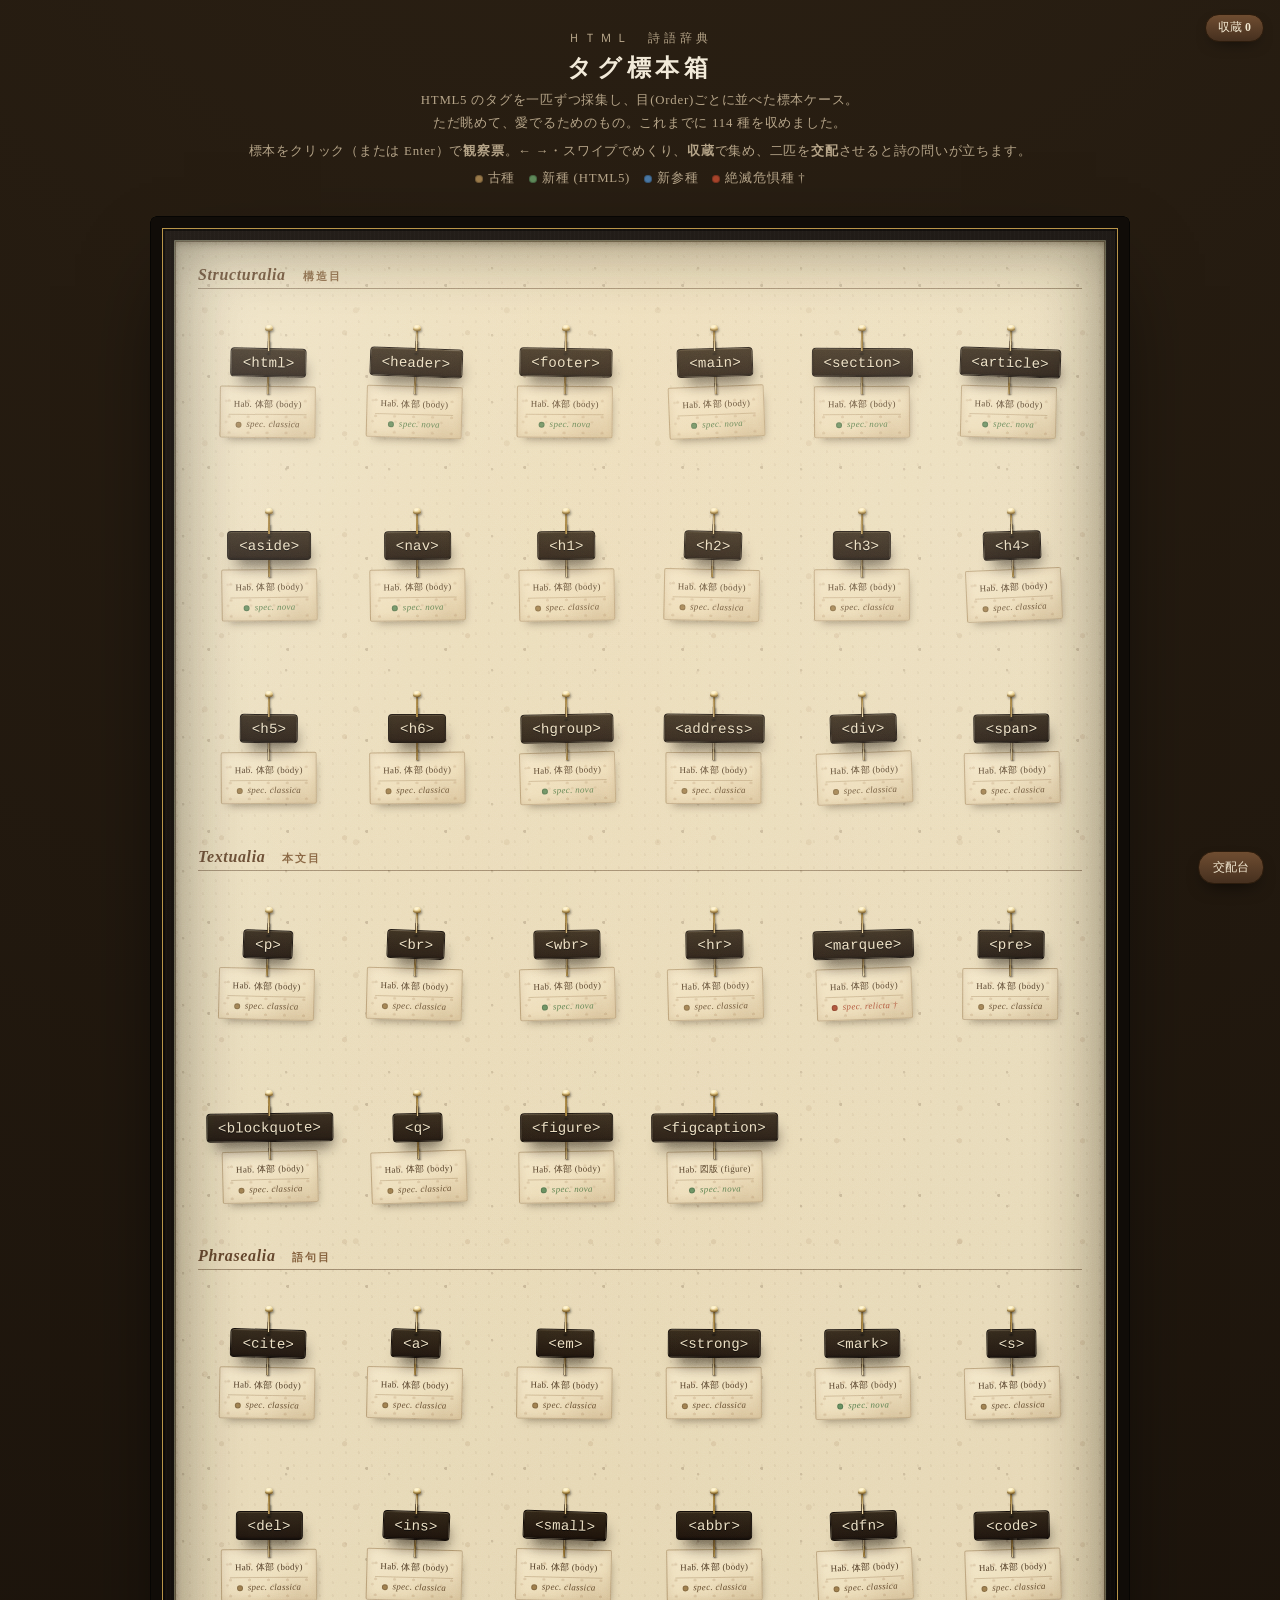
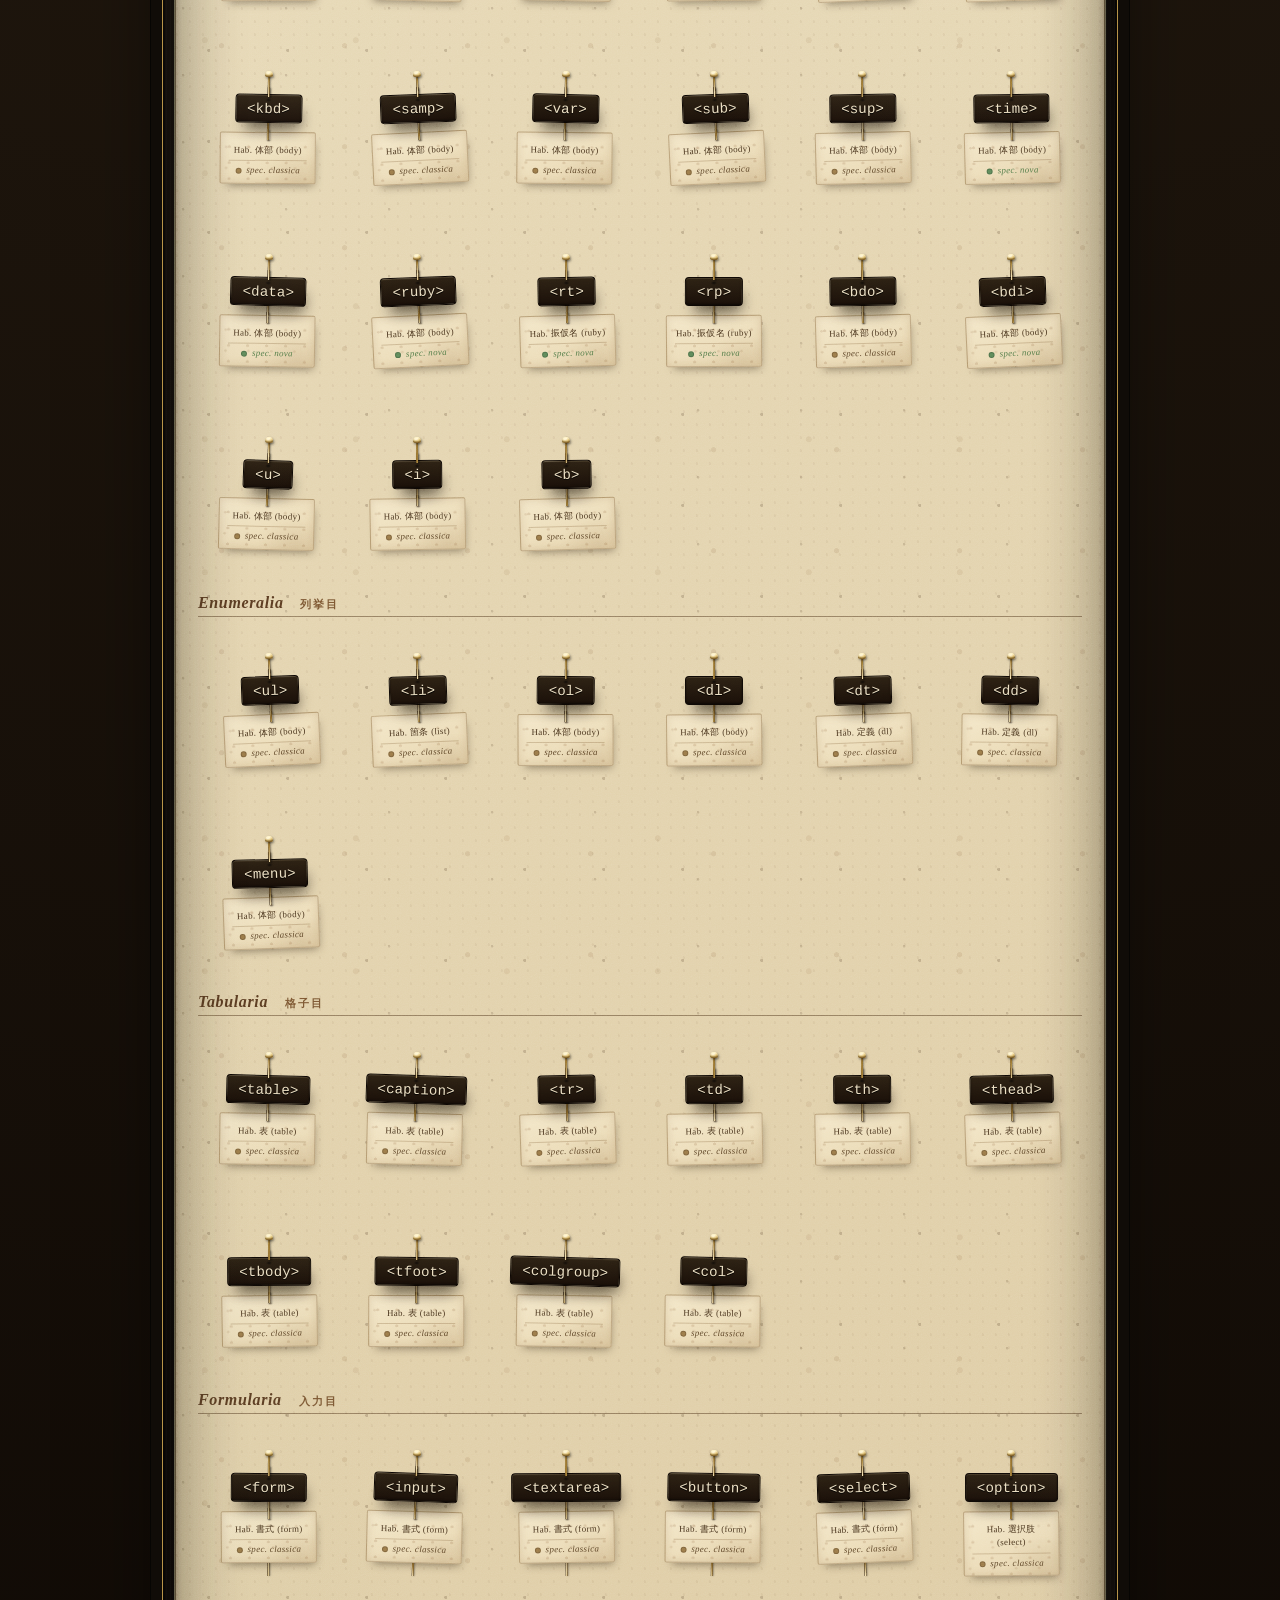
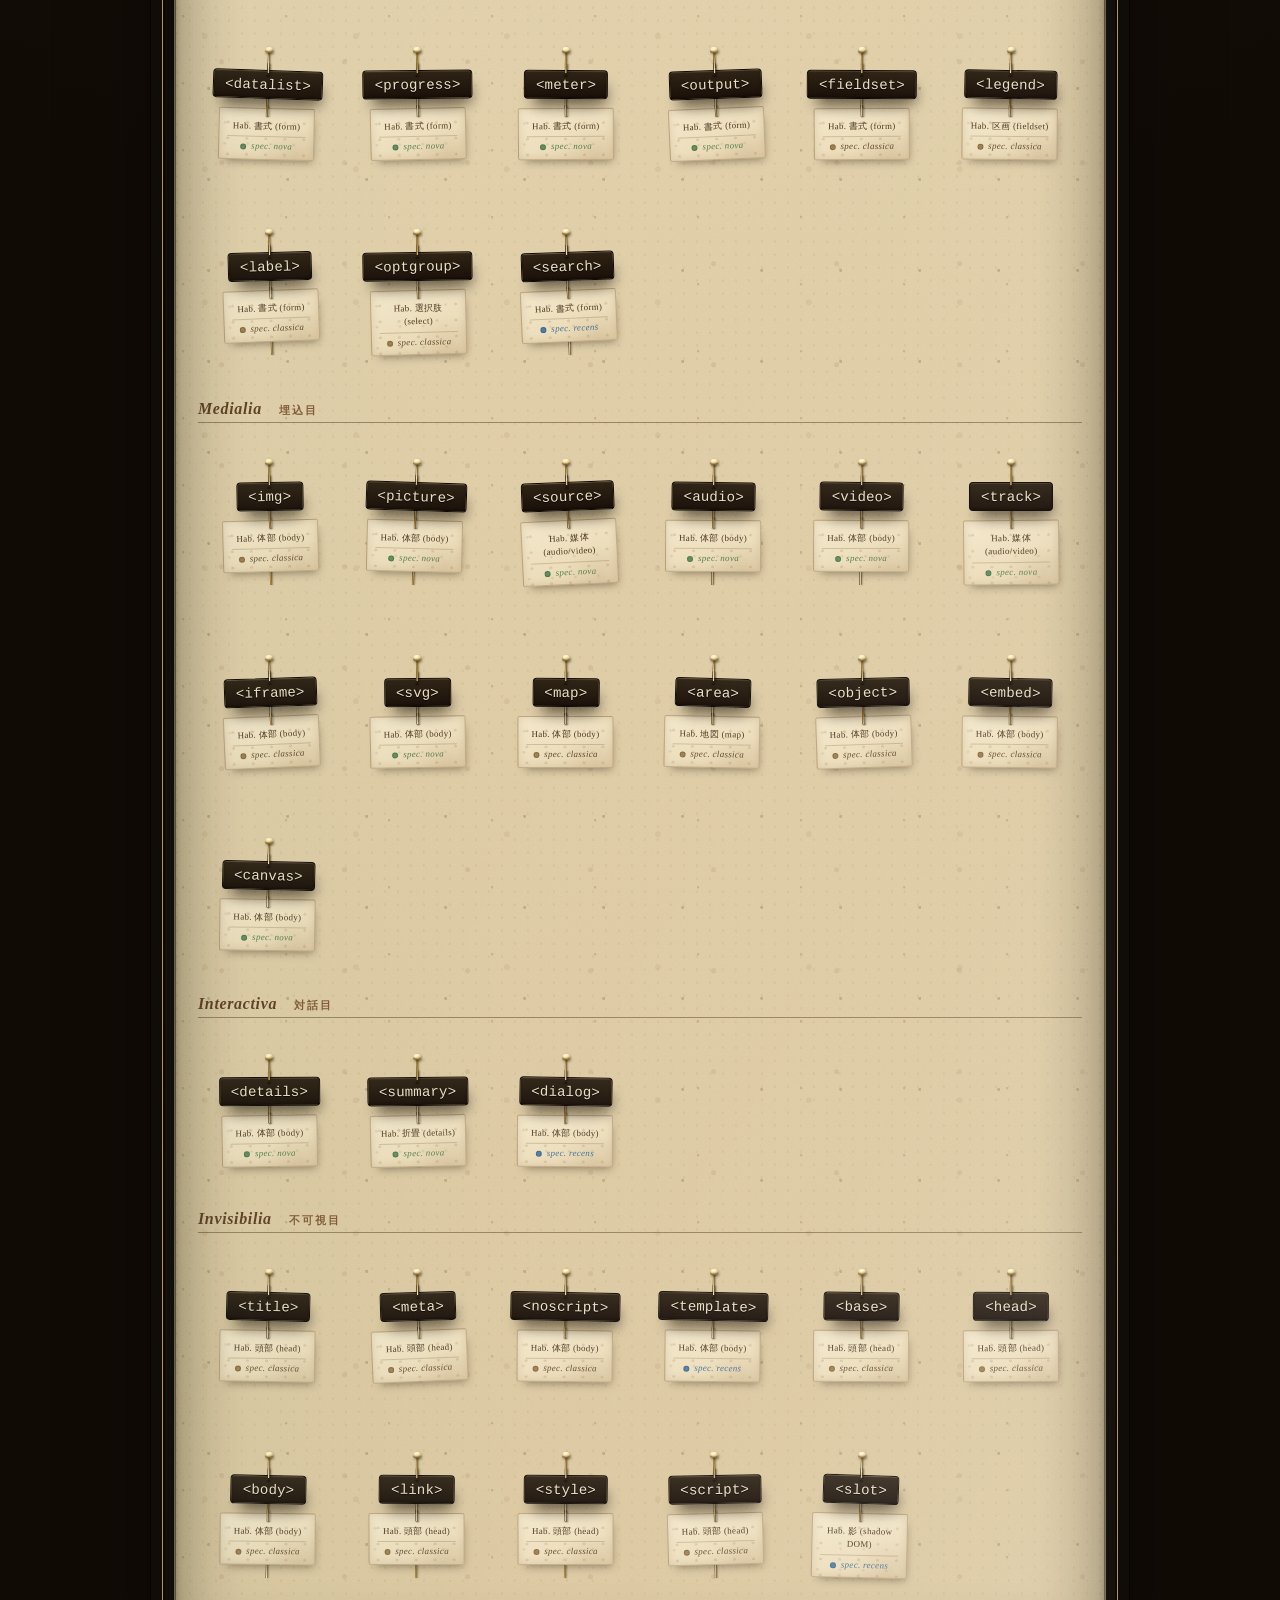
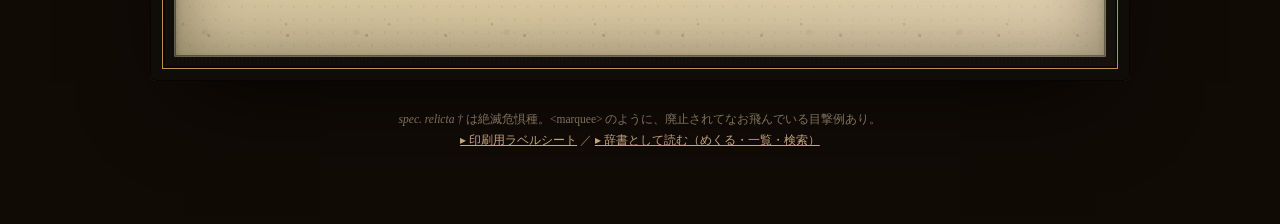
==== commit f41929df: "#5 表紙のmeta/OGPと素性表示／#6 細部の仕上げ #5: - タイトルを「HTML詩語辞典 — タグ標本箱」に。meta description と OGP   (og:title/desc" ====
--- a/index.html
+++ b/index.html
@@ -3,7 +3,14 @@
 <head>
 <meta charset="UTF-8">
 <meta name="viewport" content="width=device-width, initial-scale=1.0">
-<title>HTMLタグ標本箱 — 眺めて、愛でる</title>
+<title>HTML詩語辞典 — タグ標本箱</title>
+<meta name="description" content="HTML5 のタグを昆虫標本のように一匹ずつ並べた標本箱。眺め、観察し、二匹を交配させて詩の種を得る——素のHTMLで詩をつくるための辞書、その表紙。">
+<meta property="og:type" content="website">
+<meta property="og:site_name" content="HTML詩語辞典">
+<meta property="og:title" content="HTML詩語辞典 — タグ標本箱">
+<meta property="og:description" content="HTML5 のタグを標本のように並べ、眺め・観察し・交配させる。素のHTMLで詩をつくるための辞書。">
+<meta property="og:locale" content="ja_JP">
+<meta name="twitter:card" content="summary">
 <style>
   * { box-sizing:border-box; }
   body { margin:0; padding:28px 16px 60px; color:#eae3d5;
@@ -11,7 +18,8 @@
     background-image:radial-gradient(circle at 50% -10%, #2c2114, #110b06 70%);
     font-family:"Hiragino Mincho ProN","Yu Mincho","Noto Serif JP",serif; }
   .head { text-align:center; margin:0 auto 26px; max-width:900px; }
-  .head h1 { font-size:1.5rem; letter-spacing:.2em; margin:.2rem 0; color:#f2ead9; }
+  .head .kicker { margin:0 0 .2rem; font-size:.72rem; letter-spacing:.34em; color:#b6a589; }
+  .head h1 { font-size:1.5rem; letter-spacing:.2em; margin:.1rem 0 .2rem; color:#f2ead9; }
   .head p { font-size:.8rem; color:#b6a589; letter-spacing:.06em; line-height:1.8; margin:.3rem 0; }
   .head a { color:#d9b48a; }
 
@@ -55,7 +63,7 @@
       radial-gradient(80% 120% at -5% 110%, rgba(120,150,125,.09), transparent 55%); }
   /* フィルムの粒状感: 全体に微細なノイズを乗せ「ベクター塗り」感を消す */
   .grain { position:absolute; inset:0; pointer-events:none; z-index:8;
-    mix-blend-mode:overlay; opacity:.5;
+    mix-blend-mode:overlay; opacity:.4;
     background-image:url("data:image/svg+xml,%3Csvg xmlns='http://www.w3.org/2000/svg' width='160' height='160'%3E%3Cfilter id='n'%3E%3CfeTurbulence type='fractalNoise' baseFrequency='0.9' numOctaves='2' stitchTiles='stitch'/%3E%3CfeColorMatrix type='saturate' values='0'/%3E%3C/filter%3E%3Crect width='100%25' height='100%25' filter='url(%23n)' opacity='0.42'/%3E%3C/svg%3E"); }
   .drawer { margin:0 0 26px; }
   .drawer:last-child { margin-bottom:0; }
@@ -107,7 +115,7 @@
   /* データラベル: 同じ真鍮ピンに串刺しの古紙2枚（採集地ラベル＋同定ラベル） */
   .card { position:relative; z-index:2; display:flex; flex-direction:column; align-items:center;
     gap:6px; margin-top:9px; line-height:1.5; letter-spacing:.02em; }
-  .lbl { position:relative; text-align:center; font-size:.56rem; color:#5a3f25;
+  .lbl { position:relative; text-align:center; font-size:.56rem; color:#45301a;
     background:
       radial-gradient(circle at 24% 68%, rgba(125,75,32,.17) 0 1.2px, transparent 1.7px) 4px 3px/19px 16px,
       radial-gradient(circle at 76% 30%, rgba(120,68,28,.13) 0 1px, transparent 1.5px) 11px 8px/23px 21px,
@@ -131,15 +139,15 @@
   .card .d { display:block; }
   .card .det { display:block; margin-top:3px; padding-top:3px;
     border-top:.5px solid rgba(120,85,40,.28);
-    color:#6a4f30; font-style:italic; }
+    color:#5a4124; font-style:italic; }
   /* 種の新旧を示す同定ドット（採集者が貼る色ラベルの見立て） */
   .card .det::before { content:""; display:inline-block; width:6px; height:6px; border-radius:50%;
     margin-right:5px; vertical-align:middle; background:#9c7b4a; box-shadow:inset 0 0 0 1px rgba(0,0,0,.18); }
   .st-nova    .card .det { color:#4f7a45; }
-  .st-recens  .card .det { color:#3f6f7a; }
+  .st-recens  .card .det { color:#3a6a93; }
   .st-relicta .card .det { color:#a8442a; }
   .st-nova    .card .det::before, .legend .k-nova    i { background:#5f8a5a; }
-  .st-recens  .card .det::before, .legend .k-recens  i { background:#4f7d8a; }
+  .st-recens  .card .det::before, .legend .k-recens  i { background:#4a78a4; }
   .st-relicta .card .det::before, .legend .k-relicta i { background:#a8442a; }
   .legend .k-classica i { background:#9c7b4a; }
   /* 凡例 */
@@ -321,7 +329,8 @@
 </head>
 <body>
   <header class="head">
-    <h1>ＨＴＭＬ　タグ標本箱</h1>
+    <p class="kicker">ＨＴＭＬ　詩語辞典</p>
+    <h1>タグ標本箱</h1>
     <p>HTML5 のタグを一匹ずつ採集し、目(Order)ごとに並べた標本ケース。<br>
     ただ眺めて、愛でるためのもの。これまでに 114 種を収めました。</p>
     <p class="head-hint" hidden>標本をクリック（または Enter）で<b>観察票</b>。<b>← →</b>・スワイプでめくり、<b>収蔵</b>で集め、二匹を<b>交配</b>させると詩の問いが立ちます。</p>
@@ -1826,10 +1835,11 @@
       if(navList.length>1){ pos.textContent=(navIndex+1)+' / '+navList.length; pos.hidden=false; } else pos.hidden=true;
       var card=loupe.querySelector('.loupe-card'); if(card) card.scrollTop=0;
     }
-    var _lastFocus=null;
+    var _lastFocus=null, _hashOn=false;
     function focusables(root){ return Array.prototype.filter.call(root.querySelectorAll('a[href],button:not([disabled]),summary,[tabindex]:not([tabindex="-1"]),input,select,textarea'), function(el){ return !el.hidden && el.offsetParent!==null; }); }
     function trapTab(e, root){ var f=focusables(root); if(!f.length) return; var first=f[0], last=f[f.length-1]; if(e.shiftKey){ if(document.activeElement===first){ e.preventDefault(); last.focus(); } } else if(document.activeElement===last){ e.preventDefault(); first.focus(); } }
-    function openLoupe(tag, list){
+    function openLoupe(tag, list, opts){
+      opts=opts||{};
       navList=(list&&list.length)?list:caseList();
       navIndex=navList.indexOf(tag); if(navIndex<0){ navList=[tag]; navIndex=0; }
       loupe.querySelector('.loupe-card').style.animation='';
@@ -1839,12 +1849,14 @@
       _lastFocus=document.activeElement;
       loupe.hidden=false; document.body.classList.add('loupe-open');
       var x=loupe.querySelector('.loupe-x'); if(x) x.focus();
+      if(opts.fromHistory){ _hashOn=true; } else { try{ history.pushState({loupe:tag}, '', '#'+encodeURIComponent(tag)); _hashOn=true; }catch(e){} }
       try{ if(multi && !localStorage.getItem('htmldict.tip.flip')){ localStorage.setItem('htmldict.tip.flip','1'); toast('‹ › ・ ← → ・ スワイプで、隣の標本へめくれます'); } }catch(e){}
     }
     function navTo(d){
       if(navList.length<2) return;
       navIndex=(navIndex+d+navList.length)%navList.length;
       fillLoupe(navList[navIndex]);
+      try{ history.replaceState({loupe:navList[navIndex]}, '', '#'+encodeURIComponent(navList[navIndex])); }catch(e){}
       if(!reducedMotion()){ var card=loupe.querySelector('.loupe-card'); card.style.animation='none'; void card.offsetWidth; card.style.animation=(d>0?'slide-next':'slide-prev')+' .18s ease'; }
     }
     loupe.querySelector('.lc-prev').onclick=function(){ navTo(-1); };
@@ -1852,7 +1864,7 @@
     var _tx=0,_ty=0,_track=false;
     loupe.addEventListener('touchstart', function(e){ if(e.touches.length!==1){ _track=false; return; } _tx=e.touches[0].clientX; _ty=e.touches[0].clientY; _track=true; }, {passive:true});
     loupe.addEventListener('touchend', function(e){ if(!_track) return; _track=false; var t=e.changedTouches[0]; var dx=t.clientX-_tx, dy=t.clientY-_ty; if(Math.abs(dx)>45 && Math.abs(dx)>Math.abs(dy)*1.5) navTo(dx<0?1:-1); }, {passive:true});
-    function closeLoupe(){ loupe.hidden=true; if(document.getElementById('keptCase').hidden) document.body.classList.remove('loupe-open'); if(_lastFocus&&_lastFocus.focus){ try{ _lastFocus.focus(); }catch(e){} } }
+    function closeLoupe(opts){ opts=opts||{}; loupe.hidden=true; if(document.getElementById('keptCase').hidden) document.body.classList.remove('loupe-open'); if(_lastFocus&&_lastFocus.focus){ try{ _lastFocus.focus(); }catch(e){} } if(_hashOn && !opts.fromHistory){ _hashOn=false; try{ history.back(); }catch(e){} } else { _hashOn=false; } }
     loupe.addEventListener('click', function(e){ if(e.target.hasAttribute('data-close')) closeLoupe(); });
     document.addEventListener('keydown', function(e){
       if(!loupe.hidden){
@@ -1950,10 +1962,23 @@
     keptCase.querySelector('.kc-print').onclick=printKept;
     document.getElementById('keepBadge').onclick=openKeptCase;
 
+    // ディープリンクと戻る: #タグ で観察票を開く／戻るで閉じる
+    window.addEventListener('popstate', function(){
+      if(!loupe.hidden){ closeLoupe({fromHistory:true}); return; }
+      var t=decodeURIComponent((location.hash||'').replace(/^#/,''));
+      if(t && byTag[t]) openLoupe(t, caseList(), {fromHistory:true});
+    });
+
     var hint=document.querySelector('.head-hint'); if(hint) hint.hidden=false;
     document.body.classList.add('js-on');
     document.getElementById('crossBtn').hidden=false;
     markKept(); updateKeepBadge(); renderTray();
+
+    // 初期ロード時に #タグ があれば、その観察票を開く（履歴は基底→#タグに整える）
+    (function(){
+      var t=decodeURIComponent((location.hash||'').replace(/^#/,''));
+      if(t && byTag[t]){ try{ history.replaceState(null, '', location.pathname+location.search); }catch(e){} openLoupe(t, caseList()); }
+    })();
   })();
   </script>
 </body>
